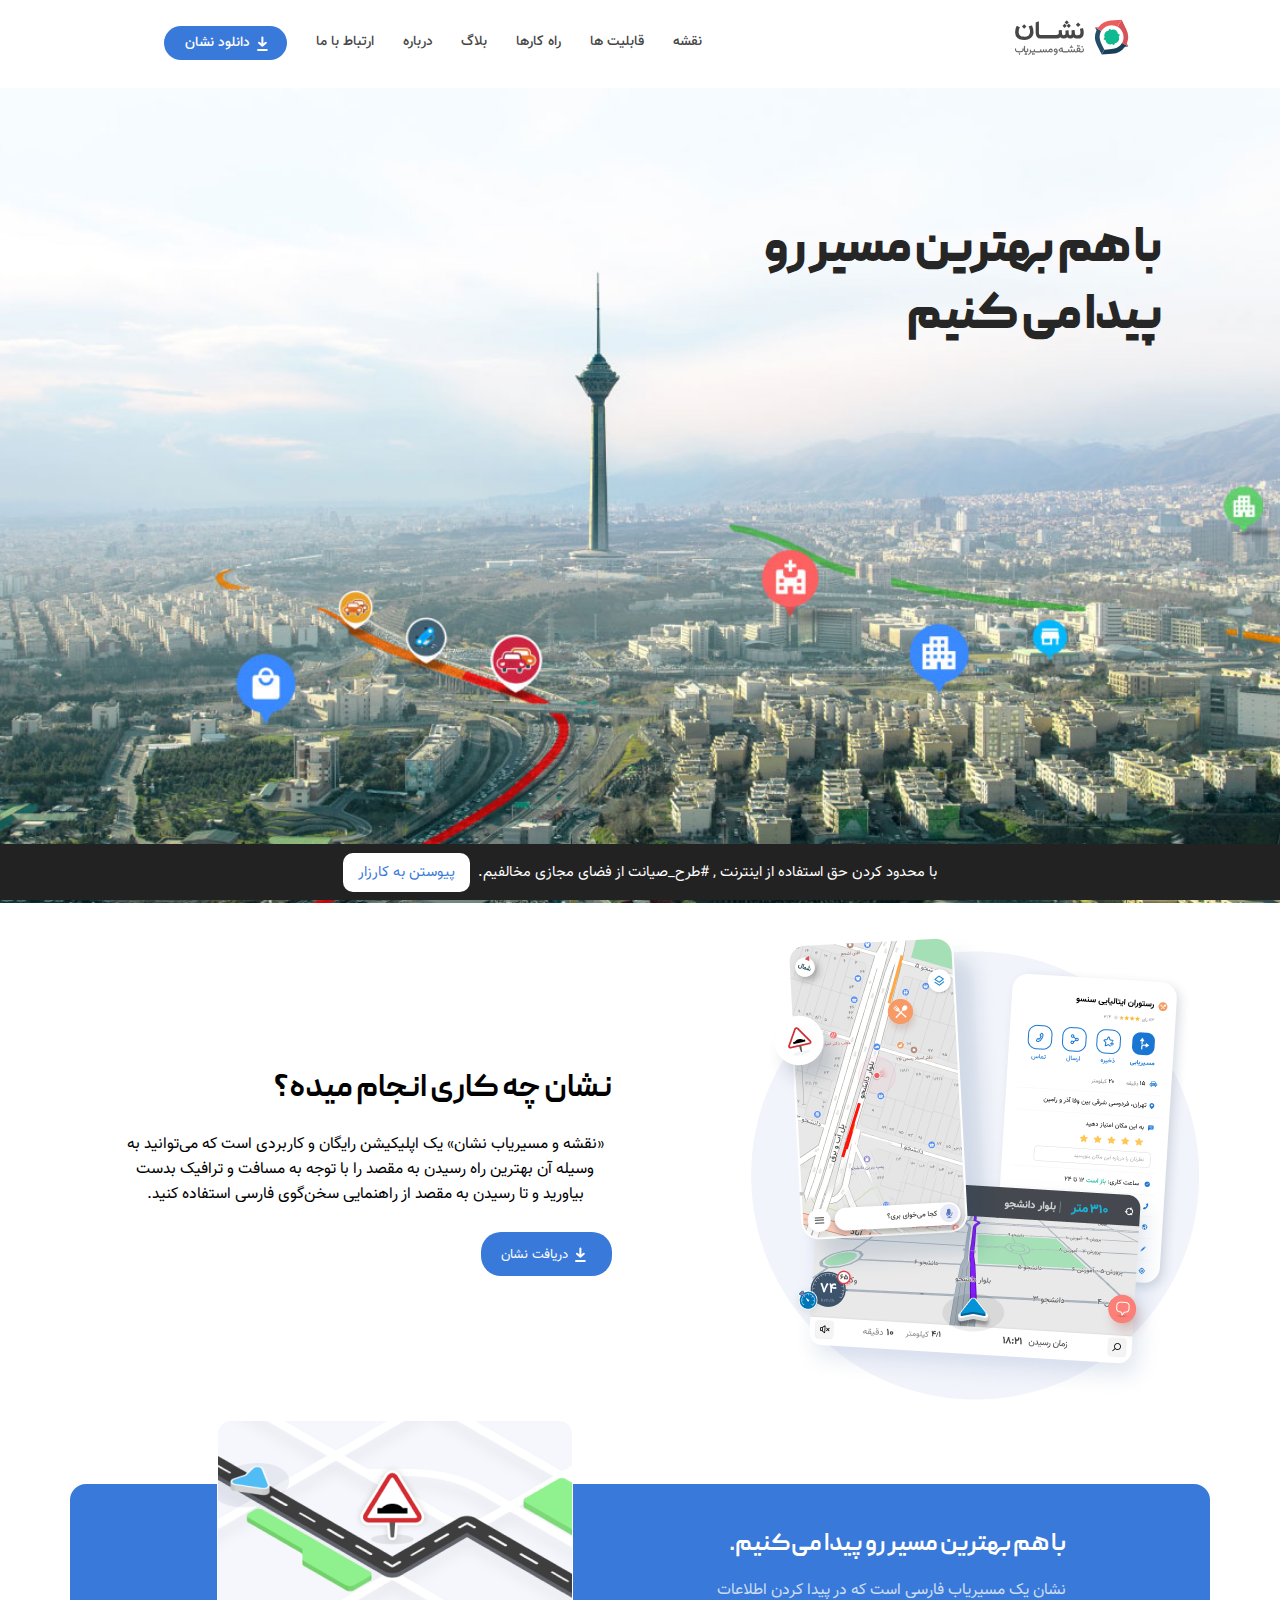
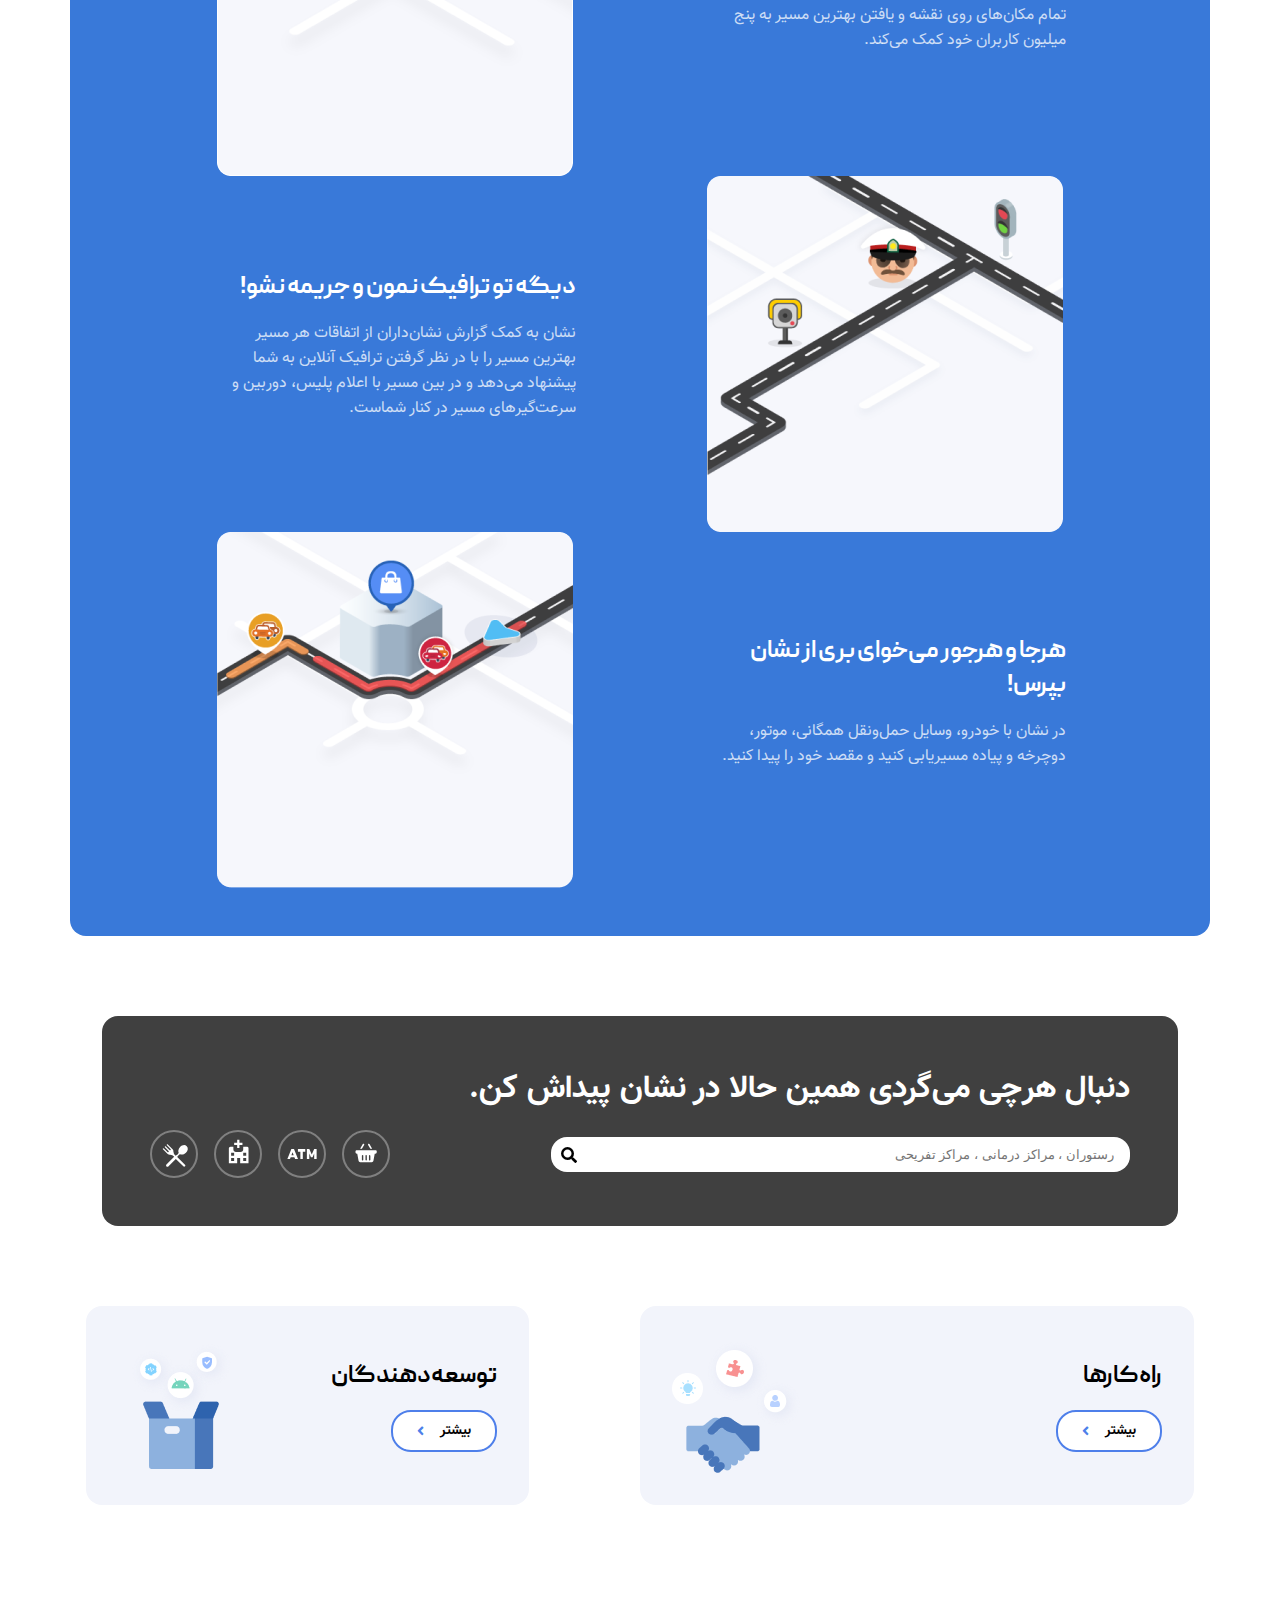
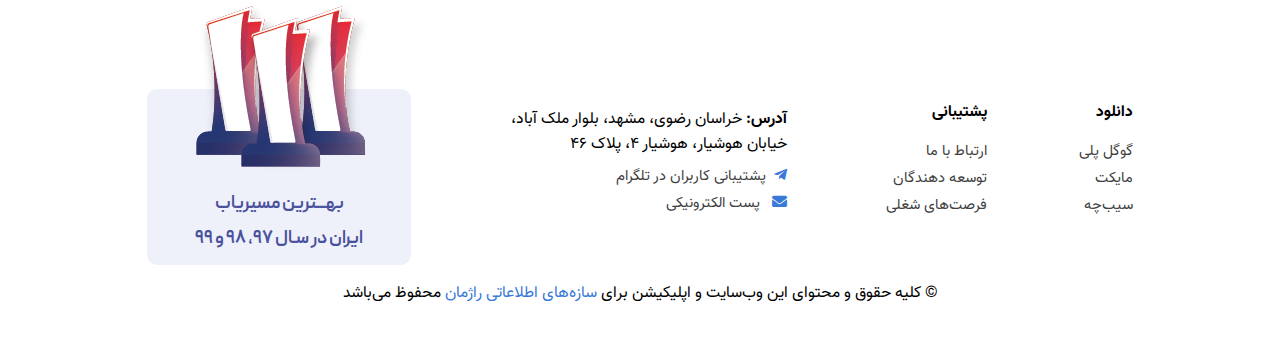
==== index.html @ 0d57cddc "feat: responsive-footer" ====
<!DOCTYPE html>
<html dir="rtl" lang="fa-IR">

<head>
    <meta charset="UTF-8" />
    <meta http-equiv="X-UA-Compatible" content="IE=edge" />
    <meta name="viewport" content="width=device-width, initial-scale=1.0" />
    <!-- --------------------fontawesome Link---------------------------- -->
    <link rel="stylesheet" href="https://cdnjs.cloudflare.com/ajax/libs/font-awesome/5.15.4/css/all.min.css"
        integrity="sha512-1ycn6IcaQQ40/MKBW2W4Rhis/DbILU74C1vSrLJxCq57o941Ym01SwNsOMqvEBFlcgUa6xLiPY/NS5R+E6ztJQ=="
        crossorigin="anonymous" referrerpolicy="no-referrer" />

    <!-- ------------------------Favicon------------------------------------------ -->
    <link rel="icon" href="image/neshan-removebg-preview.png" />
    <link rel="stylesheet" href="style.css" />
    <title>نقشه و مسیریاب نشان</title>
</head>

<body>
    <header>
        <nav class="df ">
            <div class="logo">
                <img src="image/Logo.svg" alt="logo" />
            </div>
            <!-- <input type="checkbox" name="" id="check" />
            <label for="check" class="checkbtn"><i class="fas fa-bars"></i> </label> -->

            <ul class="df nav-menu">
                <li class=" nav-item "><a href="https://neshan.org/maps/35.689200,51.389000,11.0,0.0"
                        class=" nav-link ">نقشه</a></li>
                <li class=" nav-item "><a href="https://neshan.org/abilities/" class=" nav-link ">قابلیت ها</a></li>
                <li class=" nav-item "><a href="" class=" nav-link ">راه کارها</a></li>
                <li class=" nav-item "><a href="https://neshan.blog/" class=" nav-link ">بلاگ</a></li>
                <li class=" nav-item "><a href="" class=" nav-link ">درباره</a></li>
                <li class=" nav-item "><a href="https://neshan.org/contact/" class=" nav-link ">ارتباط با ما</a></li>
                <li class=" nav-item ">
                    <a href="https://neshan.org/download/"><button class="df btn_header nav-link">
                            <!-- <i class="fas fa-arrow-down"></i> -->

                            <svg xmlns="http://www.w3.org/2000/svg" width="24" height="24" viewBox="0 0 24 24">
                                <g style="isolation:isolate">
                                    <rect width="24" height="24" fill="none"></rect>
                                    <g transform="translate(7.255 6)">
                                        <path d="M14.98,28.322H6.223" transform="translate(-5.478 -15.341)" fill="none"
                                            stroke="#fff" stroke-linecap="round" stroke-linejoin="round"
                                            stroke-width="2">
                                        </path>
                                        <path d="M10.5,15l3.4,2.885L17.3,15" transform="translate(-8.777 -9.258)"
                                            fill="none" stroke="#fff" stroke-linecap="round" stroke-linejoin="round"
                                            stroke-width="2"></path>
                                        <path d="M18,12.066V4.5" transform="translate(-12.876 -4.008)" fill="none"
                                            stroke="#fff" stroke-linecap="round" stroke-linejoin="round"
                                            stroke-width="2">
                                        </path>
                                    </g>
                                </g>
                            </svg>
                            دانلود نشان
                            <p></p>
                        </button></a>
                </li>
            </ul>
            <div class="hamburger">

                <span class="bar"></span>
                <span class="bar"></span>
                <span class="bar"></span>
            </div>

        </nav>
    </header>

    <main>

        <div class="hero__image" style="position: relative;">

            <div>
                <a href="#go-down" class="">
                    <span>
                        <i class="fas fa-chevron-down go-down"></i>
                    </span>
                </a>
            </div>
            <div class="hero__text">
                <h1> با هم بهترین مسیر رو
                    پیدا می کنیم</h1>
                <span></span>
            </div>

        </div>
        <div class="container">
            <div class="neshan__do">

                <div class="right" id="go-down">
                    <img src="image/neshan-do.png" alt="">
                </div>

                <div class="left">
                    <h1>نشان چه کاری انجام میده؟</h1>
                    <p class="content">«نقشه و مسیریاب نشان» یک اپلیکیشن رایگان و کاربردی است که می‌توانید به وسیله آن
                        بهترین راه رسیدن
                        به مقصد را با توجه به مسافت و ترافیک بدست بیاورید و تا رسیدن به مقصد از راهنمایی سخن‌گوی فارسی
                        استفاده کنید.</p>
                    <button class="btn__blue" style="display: flex;">
                        <svg xmlns="http://www.w3.org/2000/svg" width="24" height="24" viewBox="0 0 24 24">
                            <g style="isolation:isolate">
                                <rect width="24" height="24" fill="none"></rect>
                                <g transform="translate(7.255 6)">
                                    <path d="M14.98,28.322H6.223" transform="translate(-5.478 -15.341)" fill="none"
                                        stroke="#fff" stroke-linecap="round" stroke-linejoin="round" stroke-width="2">
                                    </path>
                                    <path d="M10.5,15l3.4,2.885L17.3,15" transform="translate(-8.777 -9.258)"
                                        fill="none" stroke="#fff" stroke-linecap="round" stroke-linejoin="round"
                                        stroke-width="2"></path>
                                    <path d="M18,12.066V4.5" transform="translate(-12.876 -4.008)" fill="none"
                                        stroke="#fff" stroke-linecap="round" stroke-linejoin="round" stroke-width="2">
                                    </path>
                                </g>
                            </g>
                        </svg>
                        <p>دریافت نشان</p>
                    </button>
                </div>
            </div>

            <div class="blue_container ">
                <div class="row df top">
                    <div class="section__text">
                        <h1>با هم بهترین مسیر رو پیدا می‌کنیم.

                        </h1>
                        <p>نشان یک مسیریاب فارسی است که در پیدا کردن اطلاعات تمام مکان‌های روی نقشه و یافتن بهترین مسیر
                            به پنج میلیون کاربران خود کمک می‌کند.

                        </p>
                    </div>

                    <div class="section__img">
                        <img src="image/image-4.png" alt="">
                    </div>
                </div>

                <div class="row df">
                    <div class="section__img">
                        <img src="image/image-5.png" alt="">
                    </div>
                    <div class="section__text">
                        <h1>دیگه تو ترافیک نمون و جریمه نشو!

                        </h1>
                        <p>
                            نشان به کمک گزارش نشان‌داران از اتفاقات هر مسیر بهترین مسیر را با در نظر گرفتن ترافیک آنلاین
                            به شما پیشنهاد می‌دهد و در بین مسیر با اعلام پلیس، دوربین و سرعت‌گیرهای مسیر در کنار شماست.
                        </p>
                    </div>


                </div>

                <div class="row df">

                    <div class="section__text">
                        <h1>
                            هرجا و هرجور می‌خوای بری از نشان بپرس!
                        </h1>
                        <p>
                            در نشان با خودرو، وسایل حمل‌ونقل همگانی، موتور، دوچرخه و پیاده مسیریابی کنید و مقصد خود را
                            پیدا کنید.
                        </p>
                    </div>
                    <div class="section__img">
                        <img src="image/image-6.png" alt="">
                    </div>

                </div>
            </div>
            </section>


            <div class="black__container">
                <h1>
                    دنبال هرچی می‌گردی همین حالا در نشان پیداش کن.
                </h1>

                <div class="icon-search">
                    <div class="search__container">


                        <div class="input-search">
                            <form action="GET" style="position: relative;">
                                <input type="text" placeholder="رستوران ، مراکز درمانی ، مراکز تفریحی">
                                <li class="icon__search fas fa-search"></li>
                            </form>

                        </div>


                    </div>

                    <div class="df icon__container">
                        <div class="icon__bag">
                            <svg xmlns="http://www.w3.org/2000/svg" viewBox="0 0 48 48">
                                <g id="Layer_2" data-name="Layer 2">
                                    <g id="Layer_1-2" data-name="Layer 1">
                                        <path d="M47,24A23,23,0,1,1,24,1,23,23,0,0,1,47,24Z" fill="none" stroke="gray"
                                            stroke-width="2"></path>
                                        <path
                                            d="M19.92,18.73H18.1l2.7-4.64a.84.84,0,0,1,.48-.37.79.79,0,0,1,.6.09.76.76,0,0,1,.36.48.84.84,0,0,1-.08.6Zm8.42,0h1.82l-2.7-4.64a.78.78,0,0,0-1.06-.25.83.83,0,0,0-.36.46.86.86,0,0,0,.06.59Zm6.41,2.5v1.12a1.33,1.33,0,0,1-1.33,1.34h-.69l-1.3,7a1.84,1.84,0,0,1-.6,1,1.78,1.78,0,0,1-1.1.45H18.26a1.83,1.83,0,0,1-1.11-.45,1.89,1.89,0,0,1-.59-1l-1.3-7h-.42a1.55,1.55,0,0,1-.52-.1,1.42,1.42,0,0,1-.43-.29,1.46,1.46,0,0,1-.29-.44,1.25,1.25,0,0,1-.1-.51v-.87a1.25,1.25,0,0,1,.1-.51,1.6,1.6,0,0,1,.29-.44,1.23,1.23,0,0,1,.43-.28,1.34,1.34,0,0,1,.51-.11h18.5c.75,0,1.42.35,1.42,1.09ZM21.29,25.8a.7.7,0,0,0-.2-.5.66.66,0,0,0-.51-.21.86.86,0,0,0-.27.05.87.87,0,0,0-.23.16.7.7,0,0,0-.2.5v4a.7.7,0,0,0,.7.71.71.71,0,0,0,.51-.21.7.7,0,0,0,.2-.5Zm3.54,0a.67.67,0,0,0-.21-.5.71.71,0,0,0-.49-.21.66.66,0,0,0-.51.21.76.76,0,0,0-.15.23.81.81,0,0,0,0,.27v4a.72.72,0,0,0,.71.71.7.7,0,0,0,.7-.71Zm3.55,0a.81.81,0,0,0-.05-.27.79.79,0,0,0-.39-.39.86.86,0,0,0-.27-.05.72.72,0,0,0-.71.71v4a.75.75,0,0,0,.21.5.73.73,0,0,0,1,0,.75.75,0,0,0,.21-.5Z"
                                            fill="#fff"></path>
                                    </g>
                                </g>
                            </svg>

                        </div>

                        <div class="icon__atm">
                            <svg xmlns="http://www.w3.org/2000/svg" viewBox="0 0 48 48">
                                <g id="Layer_2" data-name="Layer 2">
                                    <g id="Layer_1-2" data-name="Layer 1">
                                        <path d="M47,24A23,23,0,1,1,24,1,23,23,0,0,1,47,24Z" fill="none" stroke="gray"
                                            stroke-width="2"></path>
                                        <path
                                            d="M16.39,27.19h-3.7L12,29H9.37l4-10H16l4,10H17.09Zm-.71-1.82L14.54,22.3,13.4,25.37Zm6.69-3.65H19.94V19h7.31v2.73H24.81V29H22.37ZM36.19,29V23.54l-1.62,3.65H32.94l-1.63-3.65V29H28.87V19h2.44l2.44,5.47L36.19,19h2.44V29Z"
                                            fill="#fff"></path>
                                    </g>
                                </g>
                            </svg>
                        </div>

                        <div class="icon__build">
                            <svg xmlns="http://www.w3.org/2000/svg" viewBox="0 0 48 48">
                                <g id="Layer_2" data-name="Layer 2">
                                    <g id="Layer_1-2" data-name="Layer 1">
                                        <path d="M47,24A23,23,0,1,1,24,1,23,23,0,0,1,47,24Z" fill="none" stroke="gray"
                                            stroke-width="2"></path>
                                        <path
                                            d="M23.17,9.83v3h-3v2.26h3v3h2.26v-3h3V12.85h-3v-3Zm-6.65,6.8a1.67,1.67,0,0,0-1.66,1.65v15h8.31V28h3v5.29H34.5v-15a1.55,1.55,0,0,0-.13-.63,1.6,1.6,0,0,0-.36-.54,1.77,1.77,0,0,0-.53-.36,1.73,1.73,0,0,0-.64-.12H29.21v2.74a2.55,2.55,0,0,1-.75,1.8,2.62,2.62,0,0,1-1.8.75H21.94a2.64,2.64,0,0,1-1.8-.75,2.55,2.55,0,0,1-.75-1.8V16.63Zm.61,6.05h3v3h-3Zm12.08,0h3v3h-3ZM17.13,28h3v3h-3Zm12.08,0h3v3h-3Z"
                                            fill="#fff"></path>
                                    </g>
                                </g>
                            </svg>
                        </div>

                        <div class="icon__restaurant">
                            <svg xmlns="http://www.w3.org/2000/svg" viewBox="0 0 48 48">
                                <g id="Layer_2" data-name="Layer 2">
                                    <g id="Layer_1-2" data-name="Layer 1">
                                        <path d="M47,24A23,23,0,1,1,24,1,23,23,0,0,1,47,24Z" fill="none" stroke="gray"
                                            stroke-width="2"></path>
                                        <path
                                            d="M30.13,24.25c1.33.71,3.88.48,5.81-1.45s2.64-4.75.84-6.61l-.05-.05c-1.88-1.82-4.68-1.1-6.61.83S28,21.45,28.67,22.78c-.19,1.08-1.67,2.26-3,3a5.11,5.11,0,0,1-2.3-4.19,2.87,2.87,0,0,0-.11-1.3,2.8,2.8,0,0,0-.68-1.12l-4.76-4.76a.6.6,0,0,0-.21-.14.74.74,0,0,0-.25-.05.66.66,0,0,0-.25.05.64.64,0,0,0-.22.14v0a.63.63,0,0,0,0,.92L20.53,19a.63.63,0,0,1,.16.24.67.67,0,0,1,.06.28.71.71,0,0,1-.06.28.53.53,0,0,1-.16.23.7.7,0,0,1-.51.22.73.73,0,0,1-.52-.22l-3.65-3.64a.6.6,0,0,0-.21-.14.56.56,0,0,0-.25-.05.53.53,0,0,0-.25.05.74.74,0,0,0-.22.14h0a.68.68,0,0,0-.19.47.66.66,0,0,0,.19.46L18.55,21a.73.73,0,0,1,.21.52.76.76,0,0,1-.22.51.74.74,0,0,1-.51.21.7.7,0,0,1-.51-.2L13.87,18.4a.66.66,0,0,0-.46-.19.63.63,0,0,0-.46.2.64.64,0,0,0-.19.45.65.65,0,0,0,.18.46l4.76,4.76h0a3.18,3.18,0,0,0,2.26.71s0,0,0,0a5,5,0,0,1,2.36.48,4.85,4.85,0,0,1,1.85,1.54l-7.75,7.76,0,0a1.16,1.16,0,0,0-.26.39,1.15,1.15,0,0,0,0,.94,1.31,1.31,0,0,0,.26.4l.14.14a1.2,1.2,0,0,0,.4.26,1.23,1.23,0,0,0,.47.09,1.18,1.18,0,0,0,.46-.09,1.2,1.2,0,0,0,.4-.26l0,0,3-3,4.55-4.54,7.47,7.47s0,0,0,0a1.23,1.23,0,0,0,.86.33,1.21,1.21,0,0,0,.84-.35,1.29,1.29,0,0,0,.36-.85,1.24,1.24,0,0,0-.34-.85s0,0-.05,0h0l-7.76-7.76C28.05,25.69,29.15,24.4,30.13,24.25Z"
                                            fill="#fff"></path>
                                    </g>
                                </g>
                            </svg>
                        </div>

                    </div>

                </div>

            </div>

            <div class="df card" style="margin-bottom: 5rem;">

                <div class="df card_section card-1">
                    <div class="card__header">
                        <h1>راه‌کارها</h1>
                        <button class="card__btn">
                            بیشتر
                            <i aria-hidden="true" class="fas fa-angle-left"></i>
                        </button>
                    </div>
                    <img src="image/Group-5708.png" alt="">

                </div>

                <div class="df card_section card-2">
                    <div class="card__header">
                        <h1>
                            توسعه‌دهندگان
                        </h1>
                        <button class="card__btn">
                            <p>بیشتر</p>
                            <i aria-hidden="true" class="fas fa-angle-left"></i>
                        </button>
                    </div>
                    <img src="image/Group-5702.png" alt="">


                </div>
            </div>

        </div>

    </main>
    <div class="fixed-footer">
        <div class="df sub-footer">
            <div class="siyanat">
                <p>
                    با محدود کردن حق استفاده از اینترنت , #طرح_صیانت از فضای مجازی
                    مخالفیم.
                </p>
            </div>
            <a href="https://www.karzar.net/internet"><button class="carzar">پیوستن به کارزار</button></a>
        </div>
    </div>
    <footer>
        <div class="main-footer">
            <div class="df container-row">
                <div class="col-footer
                ">
                    <h4>دانلود</h4>
                    <a href="https://play.google.com/store/apps/details?id=org.rajman.neshan.traffic.tehran.navigator">گوگل
                        پلی</a>
                    <a href="https://myket.ir/app/org.rajman.neshan.traffic.tehran.navigator">مایکت</a>
                    <a href="https://sibche.com/applications/%D9%86%D8%B4%D8%A7%D9%86">سیب‌چه</a>
                </div>

                <div class="col-footer
                ">
                    <h4>پشتیبانی</h4>
                    <a href="https://neshan.org/contact/">ارتباط با ما</a>
                    <a href="https://platform.neshan.org/">توسعه دهندگان</a>
                    <a href="https://life.neshan.org/">فرصت‌های شغلی</a>
                </div>

                <div class="col-footer address">
                    <div>
                        <p>
                            <strong class="title">آدرس‌:‌</strong> خراسان رضوی، مشهد،
                            بلوار ملک آباد،<br>
                            خیابان هوشیار، هوشیار ۴، پلاک ۴۶
                        </p>
                    </div>
                    <div class="social-media">
                        <p><a href="https://t.me/neshan_admin"><i class="fab fa-telegram-plane"></i>پشتیبانی کاربران در
                                تلگرام</a></p>
                        <p><a href="https://t.me/neshan_admin"><i class="fas fa-envelope"></i> پست الکترونیکی</a></p>

                    </div>
                </div>

                <div class="col-footer df cap">
                    <img src="image/Artboard-1-1.png" alt="" />
                    <div class="the-best">
                        <p>بهـــترین مسیریاب</p>
                        <p>ایران در سـال ۹۷، ۹۸ و ۹۹</p>
                    </div>
                </div>
            </div>
        </div>
        <div class="copy-right">
            <p>© کلیه حقوق و محتوای این وب‌سایت و اپلیکیشن برای <a href="https://rajman.org/">سازه‌های اطلاعاتی
                    راژمان</a> محفوظ می‌باشد
            </p>
        </div>
    </footer>

    <script src="script.js"></script>
</body>

</html>
---- style.css ----
/* these are constant classes 
Required css
default style
*/

*,
*:before,
*:after {
    box-sizing: border-box;
    margin: 0;
    padding: 0;
}

body {
    margin-top: 5.5rem;
    font-family: Vazir FD !important;
}

/*when scaling webiste image is not disapper behind page and scale */
/* img {
  max-width: 100%;
} */

.df {
    display: flex;
}

li {
    list-style: none;
}

a {
    text-decoration: none;
}

a:hover {
    text-decoration: none;
    /* transition: all ease .3s; */

    cursor: pointer;

    /* transition: all ease .3s; */
}

button {
    font-family: Vazir FD !important;
}

/* end of  constant classes */

/*-----------------START MAIN--------------*/

@media only screen and (min-width: 2000px) {
    .hero__text h1 {
        font-size: 5rem !important;
    }

    .hero__text {
        max-width: 2000px !important;
    }
}

/*common mobile 576*/
@media only screen and (max-width: 1034px) {
    .neshan__do .left {
        align-items: center !important;
    }

    .neshan__do {
        text-align: center;
        flex-wrap: wrap;
        flex-direction: column !important;
        align-items: center !important;
    }

    .row {
        text-align: center;
        flex-wrap: wrap;
        flex-direction: column !important;
    }

    .section__img {
        order: 0;
    }

    .section__text {
        order: 1;
    }

    .blue_container {
        padding: 1rem !important;
    }

    .section__text p {
        padding: 0 12rem 2rem 12rem !important;
    }
}

@media only screen and (max-width: 766px) {
    .section__img {
        width: 100% !important;
    }

    .section__img img {
        max-width: 100% !important;
    }

    .neshan__do .right img {
        width: 100%;
    }
}

@media only screen and (min-width: 761px) {
    .go-down {
        display: none;
    }
}

.go-down {
    border-radius: 50%;
    padding: 1rem;
    background-color: white;
    color: black;
    position: absolute;
    bottom: 5rem;
    right: 1rem;
}

@media only screen and (max-width: 761px) {
    .icon__search {
        left: 10px !important;
    }

    /*for tablets*/
    .icon-search {
        flex-direction: column !important;
    }

    .search__container {
        /* width: 100%; */
        margin-bottom: 1rem !important;
    }

    .black__container h1 {
        text-align: center;
        font-size: 1rem;
    }

    .icon__container div {
        width: 2rem;
        height: 2rem;
    }
}

@media only screen and (max-width: 1012px) {
    .container {
        max-width: unset !important;
        width: 100%;
        margin: 0 0 !important;
    }

    .section__text p {
        padding: 0 !important;
    }
}

/*small mobile 357 */

.hero__image {
    background-image: url(image/tehran.jpg);
    background-repeat: no-repeat;
    background-position: center center;
    background-size: cover;
    height: calc(100vh - 85px) !important;
    /* $a: 100vh 
  height: calc(#{$a} - 85px) */
    position: relative;
}

@media (max-width: 761px) {
    .section__text h1 {
        margin-top: 1rem !important;
    }

    .hero__image {
        background-image: url(image/tehran360.jpg);
        background-position: center center;
        background-size: cover;
    }

    main {
        width: fit-content;
    }

    .hero__text {
        flex-direction: row-reverse;
    }

    .hero__text h1 {
        font-size: 2rem !important;
        flex-basis: 70% !important;
    }

    .neshan__do {
        margin-top: 2rem;
    }
}

.hero__text {
    max-width: 1140px;
    margin: 0 auto;
    display: flex;
    top: 16%;
    position: relative;
    padding: 0 3rem;
}

.hero__text h1 {
    flex-basis: 40%;
    flex-shrink: 0;
    font-size: 3rem;
    font-weight: 900;
    color: #262626 !important;
    font-family: peyda !important;
}

.container {
    max-width: 1140px;
    margin: 0 auto;
    margin-top: 20px;
    width: fit-content;
}

.neshan__do {
    display: flex;
    flex-direction: row;
    justify-content: space-around;
    margin-bottom: 4rem;
}

.row {
    align-items: center;
}

.neshan__do h1 {
    font-family: peyda !important;
}

.section__text {
    flex-basis: 100%;
}

.top {
    margin-top: -7rem;
}

.section__text h1 {
    font-size: 1.5rem;
    font-weight: bold;
    font-family: peyda !important;
    margin: 0 4rem 1rem 4rem;
}

.section__text p {
    color: rgba(255, 255, 255, 0.75);
    margin: 0 4rem 1rem 4rem;
}

.section__img {
    flex-basis: 100%;
    display: flex;
    align-self: center;
    justify-content: center;
}

.neshan__do .left {
    padding: 5rem 3rem;
    flex-basis: 100%;
    display: flex;
    flex-direction: column;
    justify-content: center;
    /* align-items: center; */
}

.neshan__do .left h1 {
    margin-bottom: 20px;
}

.neshan__do .left .content {
    margin-bottom: 1.6em;
    text-align: center;
}

.neshan__do .right {
    padding: 10px;
    flex-basis: 100%;
}

.btn__blue {
    background-color: #3979d9;
    color: white;
    padding: 10px 20px;
    font-family: Vazir FD !important;
    outline: none;
    border: none;
    justify-content: center;
    align-items: center;
    border-radius: 20px;
    width: fit-content;
    transition: all 0.3s ease;
    cursor: pointer;
}

.btn__blue:hover {
    transform: translateY(-10px);
}

.blue_container {
    padding: 3rem 5rem;
    background-color: #3979d9;
    border-radius: 1rem;
    color: white;
}

.black__container {
    border-radius: 1rem;
    background-color: #404040;
    margin: 5rem 2rem;
    padding: 3rem;
}

.black__container h1 {
    color: white;
}

.icon__bag,
.icon__restaurant,
.icon__atm,
.icon__build {
    color: white;
    width: 48px;
    height: 48px;
    margin-right: 1rem;
}

/* search box*/
.icon-search {
    align-items: center;
    margin-top: 1rem;
    display: flex;
}

.search__container {
    flex-grow: 1;
}

@media (min-width: 761px) {
    .input-search input {
        width: 80%;
    }
}

.input-search input {
    /* width: 80%; */
    outline: none;
    border: none;
    border-radius: 1rem;
    background-color: white;
    padding: 10px 1rem;
}

.icon__search {
    position: absolute;
    z-index: 100;
    top: 10px;
    left: calc(20% + 10px);
    margin: 0 auto;
}

/*----------*/
/*---card---*/
/*---------*/
@media only screen and (max-width: 771px) {
    .card {
        flex-wrap: wrap;
        flex-direction: column;
    }

    .card_section {
        margin-top: 1rem;
        flex-grow: 1;
    }
}

.card {
    justify-content: space-between;
    padding: 0 1rem;
    /* flex-wrap: wrap; */
}

.card__header h1 {
    font-size: 1.5rem;
    font-style: normal;
    font-weight: bold;
    font-family: peyda !important;
}

.card-1 {
    flex-basis: 50%;
}

.card-2 {
    flex-basis: 40%;
}

.card_section {
    background-color: #f2f4fb;
    border-radius: 1rem;
    padding: 2rem;
    justify-content: space-between;
    align-items: center;
}

.card__btn p {
    font-size: Vazir FD !important;
}

.card__btn {
    margin-top: 1rem;
    border: 1px solid #4e7fea;
    border-radius: 20px 20px 20px 20px;
    padding: 0.5rem 1.5rem;
    background-color: white;
    color: black;
    font-size: 14px;
    font-weight: bold;
    border-width: 2px 2px 2px 2px;
    transition: all 0.3s ease;
    cursor: pointer;
    outline: 0;
}

.card__btn:hover {
    transform: translateY(-7px);
    box-shadow: 1px 1px 6px 0px rgb(128 128 128 / 35%);
}

.card__btn {
    display: flex;
    align-items: center;
    justify-content: space-between;
}

.card__btn i {
    color: #4e7fea;
    margin-right: 1rem;
}

/*-----------------END MAIN--------------*/

/*---------header--------------*/

header {
    background-color: #fff;
    position: fixed;
    width: 100%;
    z-index: 10;
    height: 5.4rem;
    top: 0;
}

header nav {
    display: flex;
    justify-content: space-around;
    align-items: center;
    height: 100%;
    width: 100%;
    line-height: 2rem;
}

header nav ul {
    display: flex;
}

header nav ul li {
    padding: 0.9rem;
}

header nav ul li a {
    font: 500 0.875rem/1.1rem Vazir FD !important;
    color: #464646;
}

.logo img {
    height: 2.38rem;
}

.btn_header {
    display: flex;
    font: 500 0.875rem/1rem Vazir FD !important;
    align-items: center;
    padding: 0.32rem 0.81rem 0.3rem 1.31rem;
    border-radius: 100px;
    background-color: #3979d9;
    color: #fff;
    border: none;
}

.btn_header:hover {
    transition: all 0.3s ease;
    transform: translatey(-7px);
}

header a:hover {
    color: #3979d9;
}

/* Hamburger menue */

.hamburger {
    display: none;
}

.bar {
    display: block;
    width: 25px;
    height: 3px;
    margin: 5px auto;
    -webkit-transition: all 0.3s ease-in-out;
    transition: all 0.3s ease-in-out;
    background-color: #101010;
}

.fix {
    position: fixed;
}


/*---------end-header-----------------*/

/*---------Footer--------------*/


footer {
    height: 16rem;
}

.sub-footer {
    background-color: #222222;
    height: 3.5rem;
    width: 100%;
    justify-content: center;
    align-items: center;
}

.fixed-footer {
    position: sticky;
    bottom: 0;
    width: 100%;
}

.sub-footer p {
    color: #fff;
    font: 0.93rem Vazir FD;
}

.carzar {
    background-color: #fff;
    color: #3979d9;
    margin-right: 0.5rem;
    font: 0.93rem Vazir FD !important;
    border-radius: 0.62rem;
    padding: 0.5rem 0.93rem;
    border: none;
    cursor: pointer;
}

.main-footer {
    margin: 0 2rem;
}

.container-row {
    flex-wrap: wrap;
    justify-content: space-evenly;
    align-items: center;
    margin: 1em 1.5em;

}


.col-footer h4 {
    margin-bottom: 0.9em;
}

.col-footer a {
    display: block;
    color: #404040;
    font: 0.93rem Vazir FD;
    margin-bottom: 0.3em;
}

.address div {
    margin: 0.5em;
}

/* .col-footer a,
p {
    font: 0.93rem/2em Vazir FD !important;
    color: #404040;
} */

footer i {
    color: #3979d9;
    padding-left: 0.5rem;
}

.cap {
    height: 11rem;
    width: 16.49rem;
    background-color: #eff1fa;
    border-radius: 0.62rem;
    flex-direction: column;
    justify-content: flex-end;
    align-items: center;
    padding-bottom: 7px;
    margin-top: 2rem;
}

.cap p {
    padding: 0.4rem;
    font: bold 1.12rem/1.4rem peyda !important;
    color: #4a529e;
    text-align: center;
}

.cap img {
    justify-self: flex-start;
    z-index: 1;
}

.copy-right {
    width: 100%;
    text-align: center;
    height: 3.5rem;
}

.copy-right a {
    color: #3979d9;
}

/*--------end-Footer-----------------*/
/* hamburger menu with CSS */
/* .checkbtn {
    font-size: 30px;
    color: #404040;
    float: left;
    line-height: 88px;
    margin-right: 40px;
    cursor: pointer;
    display: none;
}

#check {
    display: none;
} */





@media only screen and (max-width: 962px) {
    header nav ul li a {
        font-size: 26px;
        color: #fff !important;
    }


    /* .checkbtn {
        display: block;
    } */

    .nav-menu {
        position: fixed;
        width: 100%;
        height: 100vh;
        top: 80px;
        right: -100%;
        text-align: center;
        transition: all 0.3s;
        flex-direction: column;
        background-color: #3979d9;
    }

    .nav-menu.active {
        right: 0;
    }

    .hamburger {
        display: block;
        cursor: pointer;
    }

    .hamburger.active .bar:nth-child(2) {
        opacity: 0;
    }

    .hamburger.active .bar:nth-child(1) {
        transform: translateY(8px) rotate(45deg);
    }

    .hamburger.active .bar:nth-child(3) {
        transform: translateY(-8px) rotate(-45deg);
    }


    .btn_header {
        background-color: #fff;
        color: #3979d9;
        height: 30px;
        margin: 0 auto;
    }

    .fixed-footer {
        position: sticky;
        bottom: 0;
        width: 100%;
    }

    /* #check:checked~ul {
        right: 0;
    } */
    .cap {
        width: fit-content;
        flex-direction: row-reverse;
    }
}


@media only screen and (min-width: 601px) and(max-width: 850px) {
    .address {
        flex-basis: 27%;
    }
}

@media only screen and (max-width: 600px) {
    body {
        width: fit-content;
        /* font-size: 0.7rem; */
    }


    .carzar {

        font: 0.7em Vazir FD !important;
        width: 100px;
        padding: 5px 0px;
    }

    .sub-footer p {
        font: 0.7rem Vazir FD;
    }


    .container-row {
        justify-content: flex-start;
    }

    .col-footer {
        flex-basis: 50%;
    }


    .address {
        display: flex;
        flex-direction: column-reverse;
        flex-basis: 100%;
    }

    br {
        display: none;
    }

    .social-media {
        display: flex;
        align-items: center;
    }

    .social-media p {
        margin-left: 20px;
    }

    .cap {
        width: fit-content;
        flex-direction: row-reverse;
        flex-grow: 1;
    }

    .cap p {
        align-items: flex-end;
    }

    .cap img {
        width: 40%;
    }

    .copy-right {
        font-size: 0.5rem;
    }

}

/* section {
        width: 100%;
        height: calc(110vh - 80vw);
    } */


@media screen and (max-width: 374px) {
    .nav-menu {
        display: none;
    }

    /* .social-media {
        display: flex;
        justify-content: space-around;
    } */

    .cap img {
        width: 60%;
    }

}


/*--------------#####---FONTS---#######33----------*/
@font-face {
    font-family: Vazir FD;
    font-weight: normal;
    src: url('fonts/Vazir-FD.woff2') format('woff2'),
        url('fonts/Vazir-FD.woff') format('woff');
}

@font-face {
    font-family: Vazir FD;
    font-weight: bold;
    src: url('fonts/Vazir-Bold-FD.woff2') format('woff2'),
        url('fonts/Vazir-Bold-FD.woff') format('woff');
}

@font-face {
    font-family: Vazir FD;
    font-weight: 500;
    src: url('fonts/Vazir-Medium-FD.woff2') format('woff2'),
        url('fonts/Vazir-Medium-FD.woff') format('woff');
}

@font-face {
    font-family: Vazir FD;
    font-weight: 900;
    src: url('fonts/Vazir-Black-FD.woff2') format('woff2'),
        url('fonts/Vazir-Black-FD.woff') format('woff');
}

@font-face {
    font-family: peyda;
    font-style: normal;
    font-weight: 600;
    src: url('fonts/woff2/PeydaWeb-SemiBold.woff2') format('woff2'),
        url('fonts/woff/PeydaWeb-SemiBold.woff') format('woff');
}

@font-face {
    font-family: peyda;
    font-style: normal;
    font-weight: 750;
    src: url('fonts/woff2/PeydaWeb-Ultrabold.woff2') format('woff2'),
        url('fonts/woff/PeydaWeb-Ultrabold.woff') format('woff');
}

@font-face {
    font-family: peyda;
    font-style: normal;
    font-weight: 800;
    src: url('fonts/woff2/PeydaWeb-ExtraBold.woff2') format('woff2'),
        url('fonts/woff/PeydaWeb-ExtraBold.woff') format('woff');
}

@font-face {
    font-family: peyda;
    font-style: normal;
    font-weight: 900;
    src: url('fonts/woff2/PeydaWeb-Black.woff2') format('woff2'),
        url('fonts/woff/PeydaWeb-Black.woff') format('woff');
}

@font-face {
    font-family: peyda;
    font-style: normal;
    font-weight: bold;
    src: url('fonts/woff2/PeydaWeb-Bold.woff2') format('woff2'),
        url('fonts/woff/PeydaWeb-Bold.woff') format('woff');
}

@font-face {
    font-family: peyda;
    font-style: normal;
    font-weight: normal;
    src: url('fonts/woff2/PeydaWeb-Regular.woff2') format('woff2'),
        url('fonts/woff/PeydaWeb-Regular.woff') format('woff');
}

@font-face {
    font-family: peyda;
    font-style: normal;
    font-weight: 600;
    src: url('fonts/woff2/PeydaWeb-SemiBold.woff2') format('woff2'),
        url('fonts/woff/PeydaWeb-SemiBold.woff') format('woff');
}

@font-face {
    font-family: peyda;
    font-style: normal;
    font-weight: 750;
    src: url('fonts/woff2/PeydaWeb-Ultrabold.woff2') format('woff2'),
        url('fonts/woff/PeydaWeb-Ultrabold.woff') format('woff');
}

@font-face {
    font-family: peyda;
    font-style: normal;
    font-weight: 800;
    src: url('fonts/woff2/PeydaWeb-ExtraBold.woff2') format('woff2'),
        url('fonts/woff/PeydaWeb-ExtraBold.woff') format('woff');
}

@font-face {
    font-family: peyda;
    font-style: normal;
    font-weight: 900;
    src: url('fonts/woff2/PeydaWeb-Black.woff2') format('woff2'),
        url('fonts/woff/PeydaWeb-Black.woff') format('woff');
}

@font-face {
    font-family: peyda;
    font-style: normal;
    font-weight: bold;
    src: url('fonts/woff2/PeydaWeb-Bold.woff2') format('woff2'),
        url('fonts/woff/PeydaWeb-Bold.woff') format('woff');
}

@font-face {
    font-family: peyda;
    font-style: normal;
    font-weight: normal;
    src: url('fonts/woff2/PeydaWeb-Regular.woff2') format('woff2'),
        url('fonts/woff/PeydaWeb-Regular.woff') format('woff');
}
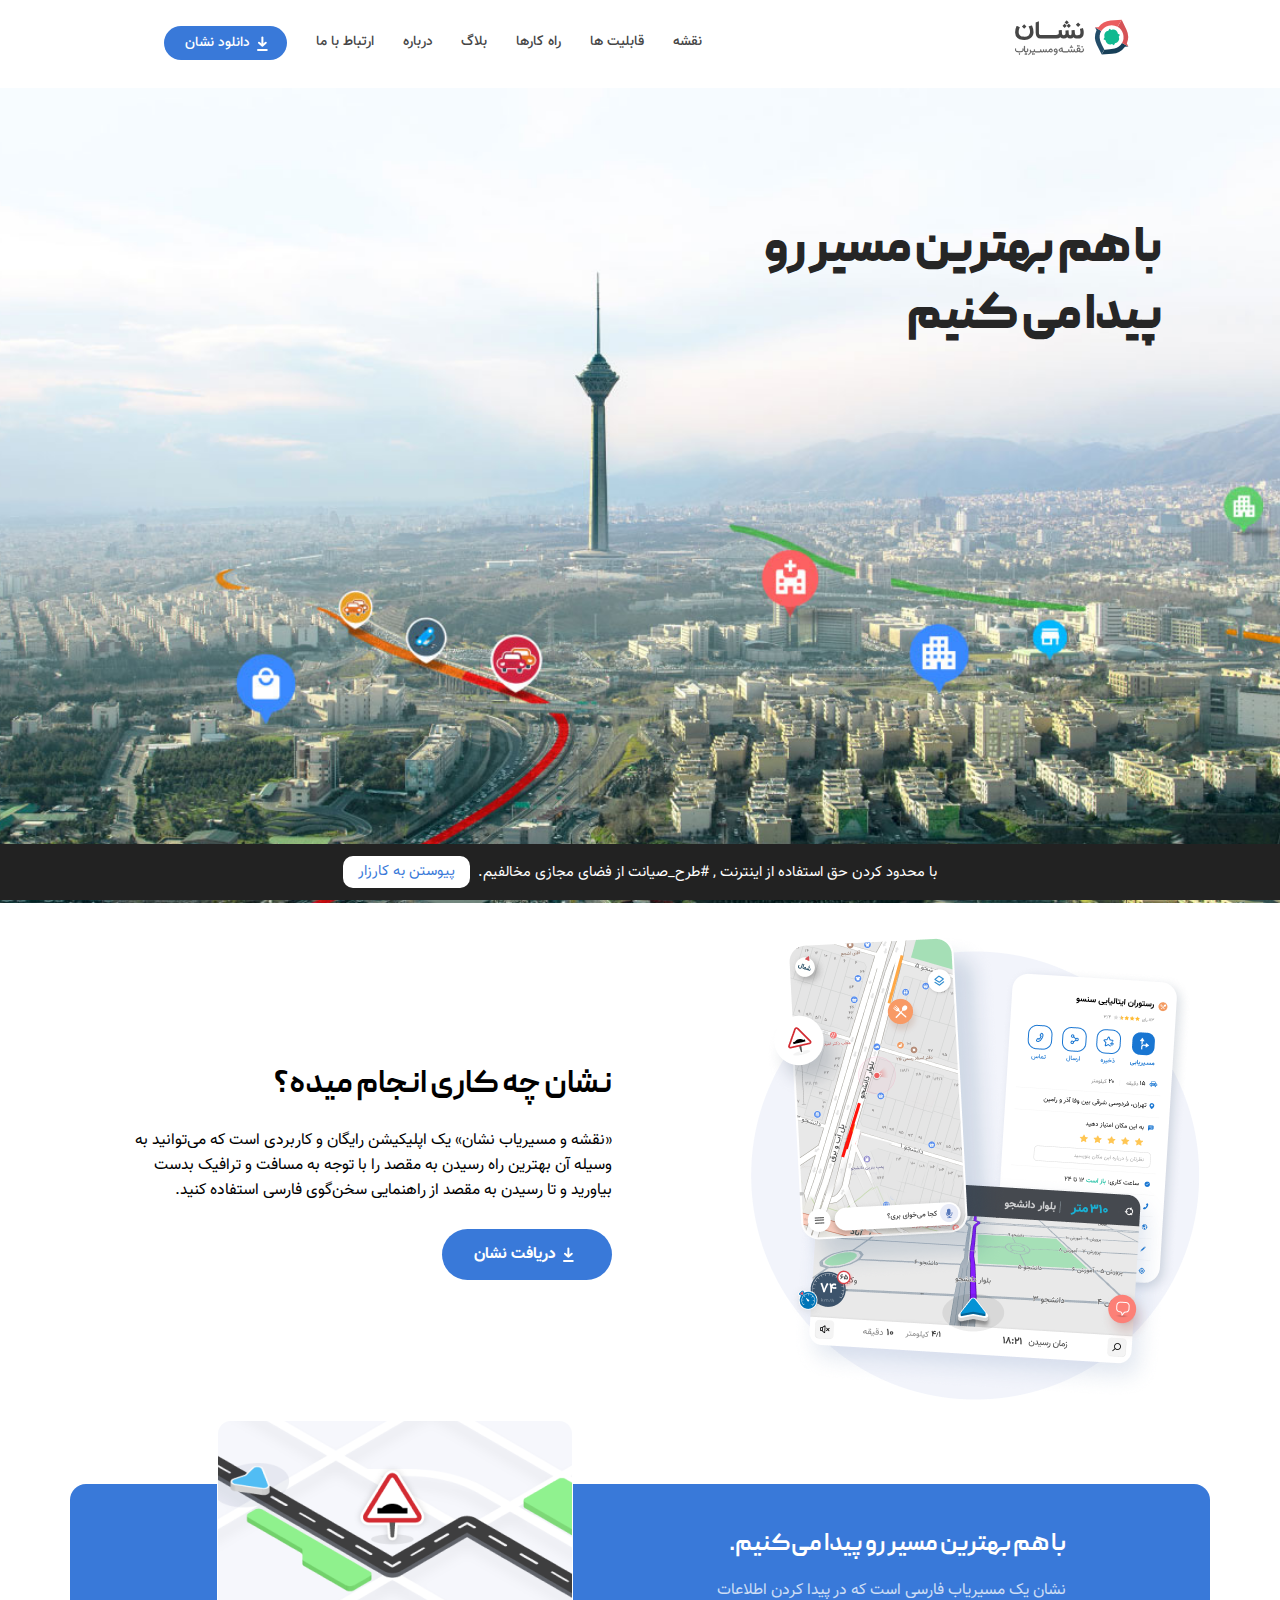
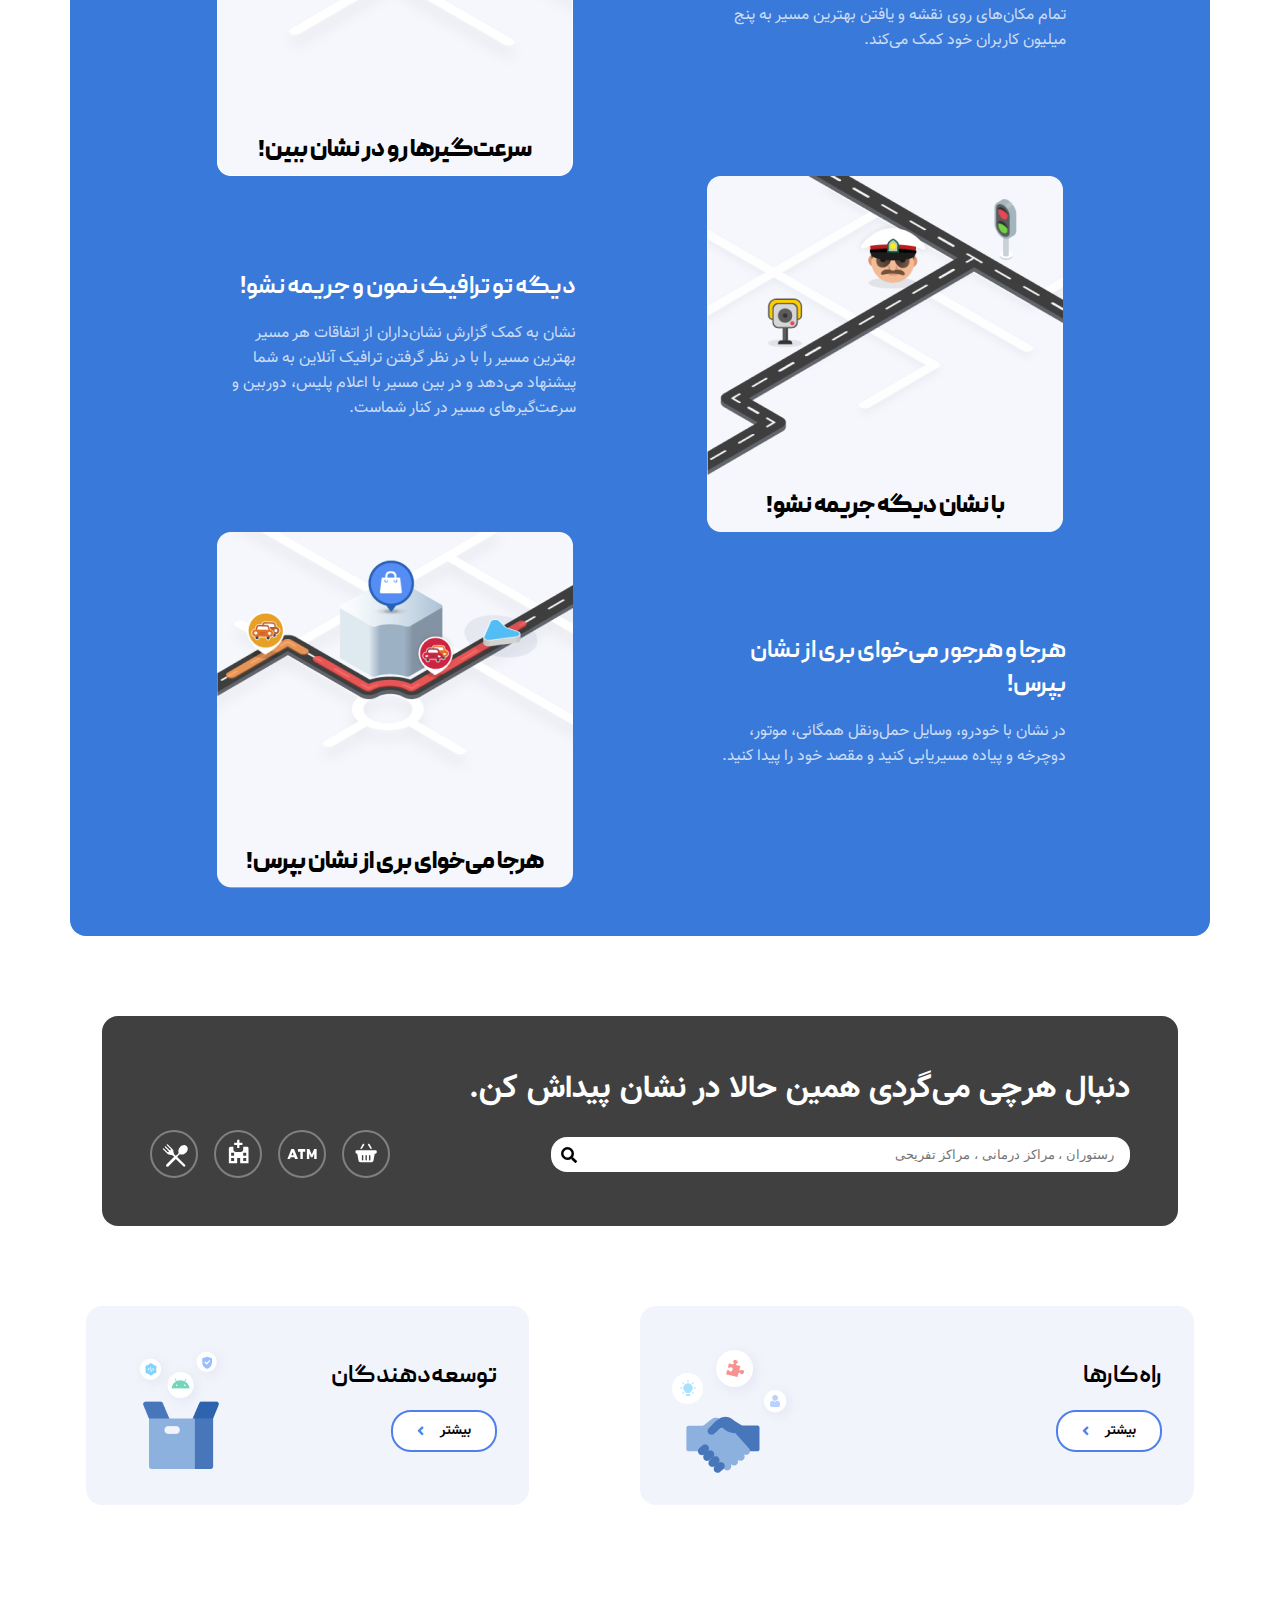
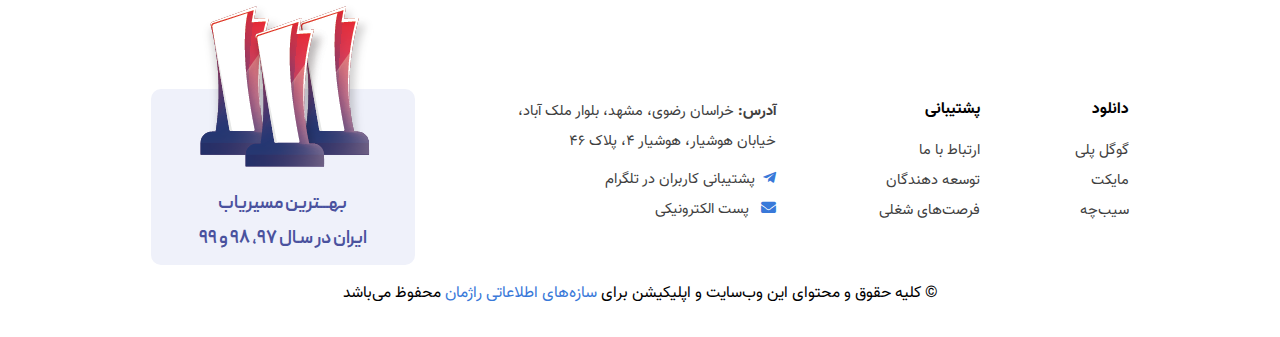
==== commit 7a8819da: "feat: add-server" ====
--- a/index.html
+++ b/index.html
@@ -26,15 +26,14 @@
             <label for="check" class="checkbtn"><i class="fas fa-bars"></i> </label> -->
 
             <ul class="df nav-menu">
-                <li class=" nav-item "><a href="https://neshan.org/maps/35.689200,51.389000,11.0,0.0"
-                        class=" nav-link ">نقشه</a></li>
-                <li class=" nav-item "><a href="https://neshan.org/abilities/" class=" nav-link ">قابلیت ها</a></li>
-                <li class=" nav-item "><a href="" class=" nav-link ">راه کارها</a></li>
-                <li class=" nav-item "><a href="https://neshan.blog/" class=" nav-link ">بلاگ</a></li>
-                <li class=" nav-item "><a href="" class=" nav-link ">درباره</a></li>
-                <li class=" nav-item "><a href="https://neshan.org/contact/" class=" nav-link ">ارتباط با ما</a></li>
+                <li class=" nav-item "><a href="">نقشه</a></li>
+                <li class=" nav-item "><a href="">قابلیت ها</a></li>
+                <li class=" nav-item "><a href="">راه کارها</a></li>
+                <li class=" nav-item "><a href="">بلاگ</a></li>
+                <li class=" nav-item "><a href="">درباره</a></li>
+                <li class=" nav-item "><a href="">ارتباط با ما</a></li>
                 <li class=" nav-item ">
-                    <a href="https://neshan.org/download/"><button class="df btn_header nav-link">
+                    <a href="/download"><button class="df btn_header">
                             <!-- <i class="fas fa-arrow-down"></i> -->
 
                             <svg xmlns="http://www.w3.org/2000/svg" width="24" height="24" viewBox="0 0 24 24">
@@ -81,17 +80,21 @@
                     </span>
                 </a>
             </div>
-            <div class="hero__text">
+            <div class="hero__text" >
                 <h1> با هم بهترین مسیر رو
                     پیدا می کنیم</h1>
                 <span></span>
             </div>
 
         </div>
-        <div class="container">
+        <div id="go-down" class="space">
+            
+        </div>
+
+        <div class="container" >
             <div class="neshan__do">
 
-                <div class="right" id="go-down">
+                <div class="right" >
                     <img src="image/neshan-do.png" alt="">
                 </div>
 
@@ -101,7 +104,7 @@
                         بهترین راه رسیدن
                         به مقصد را با توجه به مسافت و ترافیک بدست بیاورید و تا رسیدن به مقصد از راهنمایی سخن‌گوی فارسی
                         استفاده کنید.</p>
-                    <button class="btn__blue" style="display: flex;">
+                    <button class="btn__blue">
                         <svg xmlns="http://www.w3.org/2000/svg" width="24" height="24" viewBox="0 0 24 24">
                             <g style="isolation:isolate">
                                 <rect width="24" height="24" fill="none"></rect>
@@ -135,13 +138,13 @@
                         </p>
                     </div>
 
-                    <div class="section__img">
+                    <div class="section__img text">
                         <img src="image/image-4.png" alt="">
                     </div>
                 </div>
 
                 <div class="row df">
-                    <div class="section__img">
+                    <div class="section__img text">
                         <img src="image/image-5.png" alt="">
                     </div>
                     <div class="section__text">
@@ -168,8 +171,9 @@
                             پیدا کنید.
                         </p>
                     </div>
-                    <div class="section__img">
-                        <img src="image/image-6.png" alt="">
+
+                    <div class="section__img df text">
+                        <img src="image/image-6.png" alt="">    
                     </div>
 
                 </div>
@@ -202,9 +206,9 @@
                             <svg xmlns="http://www.w3.org/2000/svg" viewBox="0 0 48 48">
                                 <g id="Layer_2" data-name="Layer 2">
                                     <g id="Layer_1-2" data-name="Layer 1">
-                                        <path d="M47,24A23,23,0,1,1,24,1,23,23,0,0,1,47,24Z" fill="none" stroke="gray"
-                                            stroke-width="2"></path>
-                                        <path
+                                        <path class="path-bg" d="M47,24A23,23,0,1,1,24,1,23,23,0,0,1,47,24Z" fill="none" stroke="gray"
+                                            stroke-width="2"></path>
+                                        <path class="path-text"
                                             d="M19.92,18.73H18.1l2.7-4.64a.84.84,0,0,1,.48-.37.79.79,0,0,1,.6.09.76.76,0,0,1,.36.48.84.84,0,0,1-.08.6Zm8.42,0h1.82l-2.7-4.64a.78.78,0,0,0-1.06-.25.83.83,0,0,0-.36.46.86.86,0,0,0,.06.59Zm6.41,2.5v1.12a1.33,1.33,0,0,1-1.33,1.34h-.69l-1.3,7a1.84,1.84,0,0,1-.6,1,1.78,1.78,0,0,1-1.1.45H18.26a1.83,1.83,0,0,1-1.11-.45,1.89,1.89,0,0,1-.59-1l-1.3-7h-.42a1.55,1.55,0,0,1-.52-.1,1.42,1.42,0,0,1-.43-.29,1.46,1.46,0,0,1-.29-.44,1.25,1.25,0,0,1-.1-.51v-.87a1.25,1.25,0,0,1,.1-.51,1.6,1.6,0,0,1,.29-.44,1.23,1.23,0,0,1,.43-.28,1.34,1.34,0,0,1,.51-.11h18.5c.75,0,1.42.35,1.42,1.09ZM21.29,25.8a.7.7,0,0,0-.2-.5.66.66,0,0,0-.51-.21.86.86,0,0,0-.27.05.87.87,0,0,0-.23.16.7.7,0,0,0-.2.5v4a.7.7,0,0,0,.7.71.71.71,0,0,0,.51-.21.7.7,0,0,0,.2-.5Zm3.54,0a.67.67,0,0,0-.21-.5.71.71,0,0,0-.49-.21.66.66,0,0,0-.51.21.76.76,0,0,0-.15.23.81.81,0,0,0,0,.27v4a.72.72,0,0,0,.71.71.7.7,0,0,0,.7-.71Zm3.55,0a.81.81,0,0,0-.05-.27.79.79,0,0,0-.39-.39.86.86,0,0,0-.27-.05.72.72,0,0,0-.71.71v4a.75.75,0,0,0,.21.5.73.73,0,0,0,1,0,.75.75,0,0,0,.21-.5Z"
                                             fill="#fff"></path>
                                     </g>
@@ -217,9 +221,9 @@
                             <svg xmlns="http://www.w3.org/2000/svg" viewBox="0 0 48 48">
                                 <g id="Layer_2" data-name="Layer 2">
                                     <g id="Layer_1-2" data-name="Layer 1">
-                                        <path d="M47,24A23,23,0,1,1,24,1,23,23,0,0,1,47,24Z" fill="none" stroke="gray"
-                                            stroke-width="2"></path>
-                                        <path
+                                        <path class="path-bg" d="M47,24A23,23,0,1,1,24,1,23,23,0,0,1,47,24Z" fill="none" stroke="gray"
+                                            stroke-width="2"></path>
+                                        <path class="path-text"
                                             d="M16.39,27.19h-3.7L12,29H9.37l4-10H16l4,10H17.09Zm-.71-1.82L14.54,22.3,13.4,25.37Zm6.69-3.65H19.94V19h7.31v2.73H24.81V29H22.37ZM36.19,29V23.54l-1.62,3.65H32.94l-1.63-3.65V29H28.87V19h2.44l2.44,5.47L36.19,19h2.44V29Z"
                                             fill="#fff"></path>
                                     </g>
@@ -231,9 +235,9 @@
                             <svg xmlns="http://www.w3.org/2000/svg" viewBox="0 0 48 48">
                                 <g id="Layer_2" data-name="Layer 2">
                                     <g id="Layer_1-2" data-name="Layer 1">
-                                        <path d="M47,24A23,23,0,1,1,24,1,23,23,0,0,1,47,24Z" fill="none" stroke="gray"
-                                            stroke-width="2"></path>
-                                        <path
+                                        <path class="path-bg" d="M47,24A23,23,0,1,1,24,1,23,23,0,0,1,47,24Z" fill="none" stroke="gray"
+                                            stroke-width="2"></path>
+                                        <path class="path-text"
                                             d="M23.17,9.83v3h-3v2.26h3v3h2.26v-3h3V12.85h-3v-3Zm-6.65,6.8a1.67,1.67,0,0,0-1.66,1.65v15h8.31V28h3v5.29H34.5v-15a1.55,1.55,0,0,0-.13-.63,1.6,1.6,0,0,0-.36-.54,1.77,1.77,0,0,0-.53-.36,1.73,1.73,0,0,0-.64-.12H29.21v2.74a2.55,2.55,0,0,1-.75,1.8,2.62,2.62,0,0,1-1.8.75H21.94a2.64,2.64,0,0,1-1.8-.75,2.55,2.55,0,0,1-.75-1.8V16.63Zm.61,6.05h3v3h-3Zm12.08,0h3v3h-3ZM17.13,28h3v3h-3Zm12.08,0h3v3h-3Z"
                                             fill="#fff"></path>
                                     </g>
@@ -245,9 +249,9 @@
                             <svg xmlns="http://www.w3.org/2000/svg" viewBox="0 0 48 48">
                                 <g id="Layer_2" data-name="Layer 2">
                                     <g id="Layer_1-2" data-name="Layer 1">
-                                        <path d="M47,24A23,23,0,1,1,24,1,23,23,0,0,1,47,24Z" fill="none" stroke="gray"
-                                            stroke-width="2"></path>
-                                        <path
+                                        <path class="path-bg" d="M47,24A23,23,0,1,1,24,1,23,23,0,0,1,47,24Z" fill="none" stroke="gray"
+                                            stroke-width="2"></path>
+                                        <path class="path-text"
                                             d="M30.13,24.25c1.33.71,3.88.48,5.81-1.45s2.64-4.75.84-6.61l-.05-.05c-1.88-1.82-4.68-1.1-6.61.83S28,21.45,28.67,22.78c-.19,1.08-1.67,2.26-3,3a5.11,5.11,0,0,1-2.3-4.19,2.87,2.87,0,0,0-.11-1.3,2.8,2.8,0,0,0-.68-1.12l-4.76-4.76a.6.6,0,0,0-.21-.14.74.74,0,0,0-.25-.05.66.66,0,0,0-.25.05.64.64,0,0,0-.22.14v0a.63.63,0,0,0,0,.92L20.53,19a.63.63,0,0,1,.16.24.67.67,0,0,1,.06.28.71.71,0,0,1-.06.28.53.53,0,0,1-.16.23.7.7,0,0,1-.51.22.73.73,0,0,1-.52-.22l-3.65-3.64a.6.6,0,0,0-.21-.14.56.56,0,0,0-.25-.05.53.53,0,0,0-.25.05.74.74,0,0,0-.22.14h0a.68.68,0,0,0-.19.47.66.66,0,0,0,.19.46L18.55,21a.73.73,0,0,1,.21.52.76.76,0,0,1-.22.51.74.74,0,0,1-.51.21.7.7,0,0,1-.51-.2L13.87,18.4a.66.66,0,0,0-.46-.19.63.63,0,0,0-.46.2.64.64,0,0,0-.19.45.65.65,0,0,0,.18.46l4.76,4.76h0a3.18,3.18,0,0,0,2.26.71s0,0,0,0a5,5,0,0,1,2.36.48,4.85,4.85,0,0,1,1.85,1.54l-7.75,7.76,0,0a1.16,1.16,0,0,0-.26.39,1.15,1.15,0,0,0,0,.94,1.31,1.31,0,0,0,.26.4l.14.14a1.2,1.2,0,0,0,.4.26,1.23,1.23,0,0,0,.47.09,1.18,1.18,0,0,0,.46-.09,1.2,1.2,0,0,0,.4-.26l0,0,3-3,4.55-4.54,7.47,7.47s0,0,0,0a1.23,1.23,0,0,0,.86.33,1.21,1.21,0,0,0,.84-.35,1.29,1.29,0,0,0,.36-.85,1.24,1.24,0,0,0-.34-.85s0,0-.05,0h0l-7.76-7.76C28.05,25.69,29.15,24.4,30.13,24.25Z"
                                             fill="#fff"></path>
                                     </g>
@@ -294,15 +298,14 @@
         </div>
 
     </main>
+    
     <div class="fixed-footer">
         <div class="df sub-footer">
-            <div class="siyanat">
-                <p>
-                    با محدود کردن حق استفاده از اینترنت , #طرح_صیانت از فضای مجازی
-                    مخالفیم.
-                </p>
-            </div>
-            <a href="https://www.karzar.net/internet"><button class="carzar">پیوستن به کارزار</button></a>
+            <p>
+                با محدود کردن حق استفاده از اینترنت , #طرح_صیانت از فضای مجازی
+                مخالفیم.
+            </p>
+            <button class="carzar">پیوستن به کارزار</button>
         </div>
     </div>
     <footer>
@@ -311,18 +314,17 @@
                 <div class="col-footer
                 ">
                     <h4>دانلود</h4>
-                    <a href="https://play.google.com/store/apps/details?id=org.rajman.neshan.traffic.tehran.navigator">گوگل
-                        پلی</a>
-                    <a href="https://myket.ir/app/org.rajman.neshan.traffic.tehran.navigator">مایکت</a>
-                    <a href="https://sibche.com/applications/%D9%86%D8%B4%D8%A7%D9%86">سیب‌چه</a>
+                    <a href="#">گوگل پلی</a>
+                    <a href="#">مایکت</a>
+                    <a href="#">سیب‌چه</a>
                 </div>
 
                 <div class="col-footer
                 ">
                     <h4>پشتیبانی</h4>
-                    <a href="https://neshan.org/contact/">ارتباط با ما</a>
-                    <a href="https://platform.neshan.org/">توسعه دهندگان</a>
-                    <a href="https://life.neshan.org/">فرصت‌های شغلی</a>
+                    <a href="#">ارتباط با ما</a>
+                    <a href="#">توسعه دهندگان</a>
+                    <a href="#">فرصت‌های شغلی</a>
                 </div>
 
                 <div class="col-footer address">
@@ -334,9 +336,9 @@
                         </p>
                     </div>
                     <div class="social-media">
-                        <p><a href="https://t.me/neshan_admin"><i class="fab fa-telegram-plane"></i>پشتیبانی کاربران در
+                        <p><a href="#"><i class="fab fa-telegram-plane"></i>پشتیبانی کاربران در
                                 تلگرام</a></p>
-                        <p><a href="https://t.me/neshan_admin"><i class="fas fa-envelope"></i> پست الکترونیکی</a></p>
+                        <p><a href="#"><i class="fas fa-envelope"></i> پست الکترونیکی</a></p>
 
                     </div>
                 </div>
@@ -351,11 +353,12 @@
             </div>
         </div>
         <div class="copy-right">
-            <p>© کلیه حقوق و محتوای این وب‌سایت و اپلیکیشن برای <a href="https://rajman.org/">سازه‌های اطلاعاتی
-                    راژمان</a> محفوظ می‌باشد
+            <p>© کلیه حقوق و محتوای این وب‌سایت و اپلیکیشن برای <a>سازه‌های اطلاعاتی راژمان</a> محفوظ می‌باشد
             </p>
         </div>
     </footer>
+
+
 
     <script src="script.js"></script>
 </body>
--- a/style.css
+++ b/style.css
@@ -6,9 +6,14 @@
 *,
 *:before,
 *:after {
-    box-sizing: border-box;
+    box-sizing: inherit;
     margin: 0;
     padding: 0;
+}
+
+html{
+    scroll-behavior: smooth;
+    box-sizing: border-box;
 }
 
 body {
@@ -17,9 +22,10 @@
 }
 
 /*when scaling webiste image is not disapper behind page and scale */
-/* img {
-  max-width: 100%;
-} */
+img {
+  max-width: 100% !important;
+
+}
 
 .df {
     display: flex;
@@ -31,6 +37,10 @@
 
 a {
     text-decoration: none;
+}
+
+.fix-poz{
+    position: fixed;
 }
 
 a:hover {
@@ -46,9 +56,45 @@
     font-family: Vazir FD !important;
 }
 
+
+
+:root{
+    --icon-hover:#3979D9;
+    --icon-bg-hover :rgba(255, 255, 255, 0.85);
+    --text-selection : #0274be;
+}
+
+::selection {
+    background-color: var(--text-selection);
+    color: #fff;
+}
+
 /* end of  constant classes */
 
 /*-----------------START MAIN--------------*/
+ @media only screen and (max-width: 392px) {
+        /* for firefox */
+     .card_section{
+
+         justify-content: center !important;
+         text-align: center;
+     }
+  
+   .card_section img{
+       display: none;
+       
+    }
+    .card-2{
+        flex-basis: 50% !important;
+    }
+    .card__header{
+        display: flex;
+        justify-content: center;
+        flex-direction: column;
+    }
+    
+  
+} 
 
 @media only screen and (min-width: 2000px) {
     .hero__text h1 {
@@ -62,6 +108,10 @@
 
 /*common mobile 576*/
 @media only screen and (max-width: 1034px) {
+    .space{
+        height: 9rem;
+
+    }
     .neshan__do .left {
         align-items: center !important;
     }
@@ -105,9 +155,10 @@
         max-width: 100% !important;
     }
 
-    .neshan__do .right img {
+    .neshan__do  .right  img {
         width: 100%;
     }
+
 }
 
 @media only screen and (min-width: 761px) {
@@ -117,13 +168,15 @@
 }
 
 .go-down {
+    font-size: 20px;
     border-radius: 50%;
-    padding: 1rem;
+    padding: 11px 12px 6px 12px;;
     background-color: white;
     color: black;
     position: absolute;
-    bottom: 5rem;
-    right: 1rem;
+    bottom: 3rem;
+    right: 45.5%;
+    transform: translate(-50%, 0);
 }
 
 @media only screen and (max-width: 761px) {
@@ -200,10 +253,6 @@
         font-size: 2rem !important;
         flex-basis: 70% !important;
     }
-
-    .neshan__do {
-        margin-top: 2rem;
-    }
 }
 
 .hero__text {
@@ -279,7 +328,6 @@
     display: flex;
     flex-direction: column;
     justify-content: center;
-    /* align-items: center; */
 }
 
 .neshan__do .left h1 {
@@ -288,7 +336,7 @@
 
 .neshan__do .left .content {
     margin-bottom: 1.6em;
-    text-align: center;
+    /* text-align: center; */
 }
 
 .neshan__do .right {
@@ -297,20 +345,24 @@
 }
 
 .btn__blue {
+    display: flex;
     background-color: #3979d9;
-    color: white;
-    padding: 10px 20px;
     font-family: Vazir FD !important;
     outline: none;
     border: none;
     justify-content: center;
     align-items: center;
-    border-radius: 20px;
+    border-radius: 2rem;
+    padding: 0.8rem 2rem 0.8rem 2rem;
     width: fit-content;
     transition: all 0.3s ease;
     cursor: pointer;
 }
-
+.btn__blue p{
+    color: white;
+    font-weight: bold;
+    font-size: 1rem;
+}
 .btn__blue:hover {
     transform: translateY(-10px);
 }
@@ -337,11 +389,52 @@
 .icon__restaurant,
 .icon__atm,
 .icon__build {
-    color: white;
     width: 48px;
     height: 48px;
     margin-right: 1rem;
-}
+
+}
+
+.icon__build  svg .path-bg ,.icon__atm  svg .path-bg ,.icon__restaurant  svg .path-bg ,.icon__bag  svg .path-bg 
+{
+    fill: #404040;
+    transition:0.4s; 
+}
+
+.icon__atm:hover > svg path{
+    fill: var(--icon-hover);  
+    stroke: var(--icon-hover);
+}
+.icon__atm:hover  .path-text{
+    fill: white !important;
+}
+
+.icon__bag:hover > svg path{
+    fill: var(--icon-hover);
+    stroke: var(--icon-hover);
+    
+}
+.icon__bag:hover  .path-text{
+    fill: white !important;
+}
+
+.icon__restaurant:hover > svg path{
+    fill: var(--icon-hover);
+    stroke: var(--icon-hover);
+   
+}
+.icon__restaurant:hover  .path-text{
+    fill: white !important;
+}
+.icon__build:hover > svg path{
+    fill: var(--icon-hover);
+    stroke: var(--icon-hover);
+   
+}
+.icon__build:hover  .path-text{
+    fill: white !important;
+}
+
 
 /* search box*/
 .icon-search {
@@ -455,7 +548,27 @@
     color: #4e7fea;
     margin-right: 1rem;
 }
-
+/* img section and text behind it */
+.section__img.text{
+    position: relative;
+}
+.blue_container .row .section__img::after{
+    position: absolute;
+    color: black;
+    bottom: 0.5rem;
+    font-weight: 900;
+    font-size: 1.5rem;
+    font-family: peyda;
+}
+.blue_container .row:nth-of-type(1) .section__img.text::after{
+    content: "سرعت‌گیرها رو در نشان ببین!";
+}
+.blue_container .row:nth-of-type(2) .section__img.text::after{
+    content: "با نشان دیگه جریمه نشو!";
+}
+.blue_container .row:nth-of-type(3) .section__img.text::after{
+    content: "هرجا می‌خوای بری از نشان بپرس!";
+}
 /*-----------------END MAIN--------------*/
 
 /*---------header--------------*/
@@ -531,11 +644,6 @@
     background-color: #101010;
 }
 
-.fix {
-    position: fixed;
-}
-
-
 /*---------end-header-----------------*/
 
 /*---------Footer--------------*/
@@ -568,7 +676,7 @@
     background-color: #fff;
     color: #3979d9;
     margin-right: 0.5rem;
-    font: 0.93rem Vazir FD !important;
+    font: 0.93rem/1rem Vazir FD !important;
     border-radius: 0.62rem;
     padding: 0.5rem 0.93rem;
     border: none;
@@ -594,20 +702,17 @@
 
 .col-footer a {
     display: block;
-    color: #404040;
-    font: 0.93rem Vazir FD;
-    margin-bottom: 0.3em;
 }
 
 .address div {
     margin: 0.5em;
 }
 
-/* .col-footer a,
-p {
+.col-footer a,.col-footer p
+{
     font: 0.93rem/2em Vazir FD !important;
     color: #404040;
-} */
+}
 
 footer i {
     color: #3979d9;
@@ -674,7 +779,7 @@
         color: #fff !important;
     }
 
-
+  
     /* .checkbtn {
         display: block;
     } */
@@ -691,6 +796,8 @@
         background-color: #3979d9;
     }
 
+
+
     .nav-menu.active {
         right: 0;
     }
@@ -723,8 +830,13 @@
     .fixed-footer {
         position: sticky;
         bottom: 0;
+        /* z-index: 1000; */
         width: 100%;
     }
+
+    /* .address {
+        width: 27%;
+    } */
 
     /* #check:checked~ul {
         right: 0;
@@ -735,6 +847,15 @@
     }
 }
 
+/* ipad */
+
+/* @media screen and (max-width: 767px) {
+    .col-footer .address {
+        flex-basis: 27%;
+
+
+    }
+} */
 
 @media only screen and (min-width: 601px) and(max-width: 850px) {
     .address {
@@ -745,48 +866,53 @@
 @media only screen and (max-width: 600px) {
     body {
         width: fit-content;
-        /* font-size: 0.7rem; */
-    }
-
+        font-size: 0.7em;
+    }
+
+    .nav-menu {
+        display: none;
+    }
+
+    .nav-menu {
+        position: fixed;
+        width: 100%;
+        height: 100vh;
+        background-color: #3979d9;
+        color: #fff;
+        top: 80px;
+        right: -100%;
+        text-align: center;
+        transition: all 0.5s;
+        flex-direction: column;
+    }
+
+    p {
+        font-size: 0.7em;
+    }
 
     .carzar {
-
-        font: 0.7em Vazir FD !important;
-        width: 100px;
-        padding: 5px 0px;
-    }
-
-    .sub-footer p {
-        font: 0.7rem Vazir FD;
-    }
-
-
-    .container-row {
-        justify-content: flex-start;
-    }
-
-    .col-footer {
-        flex-basis: 50%;
-    }
-
+        width: 50%;
+    }
+
+    /* .col-footer {
+        width: 27%;
+    } */
 
     .address {
         display: flex;
         flex-direction: column-reverse;
         flex-basis: 100%;
-    }
-
-    br {
-        display: none;
+
+    }
+
+    .address p {
+        font-size: 0.5em;
     }
 
     .social-media {
         display: flex;
+        justify-content: space-around;
         align-items: center;
-    }
-
-    .social-media p {
-        margin-left: 20px;
     }
 
     .cap {
@@ -800,7 +926,7 @@
     }
 
     .cap img {
-        width: 40%;
+        width: 60%;
     }
 
     .copy-right {
@@ -816,14 +942,12 @@
 
 
 @media screen and (max-width: 374px) {
-    .nav-menu {
-        display: none;
-    }
-
-    /* .social-media {
+ 
+
+    .social-media {
         display: flex;
         justify-content: space-around;
-    } */
+    }
 
     .cap img {
         width: 60%;
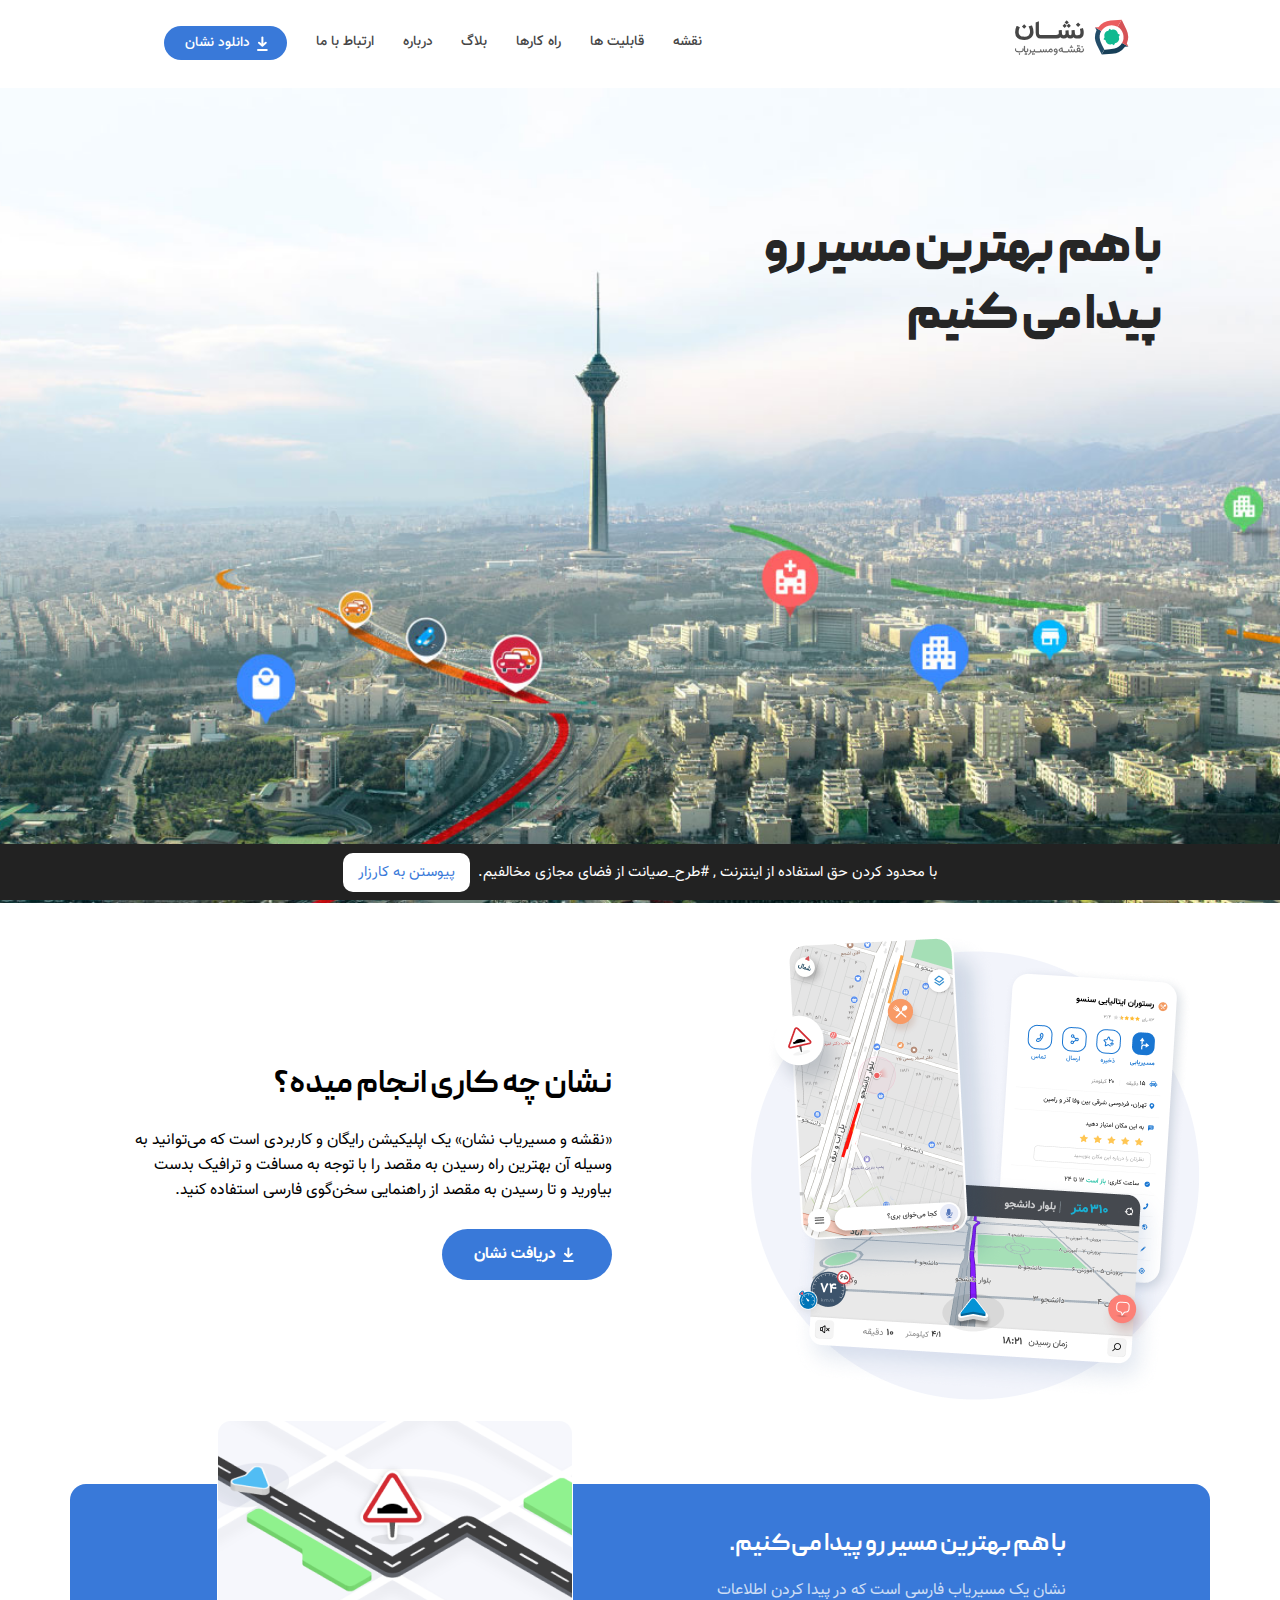
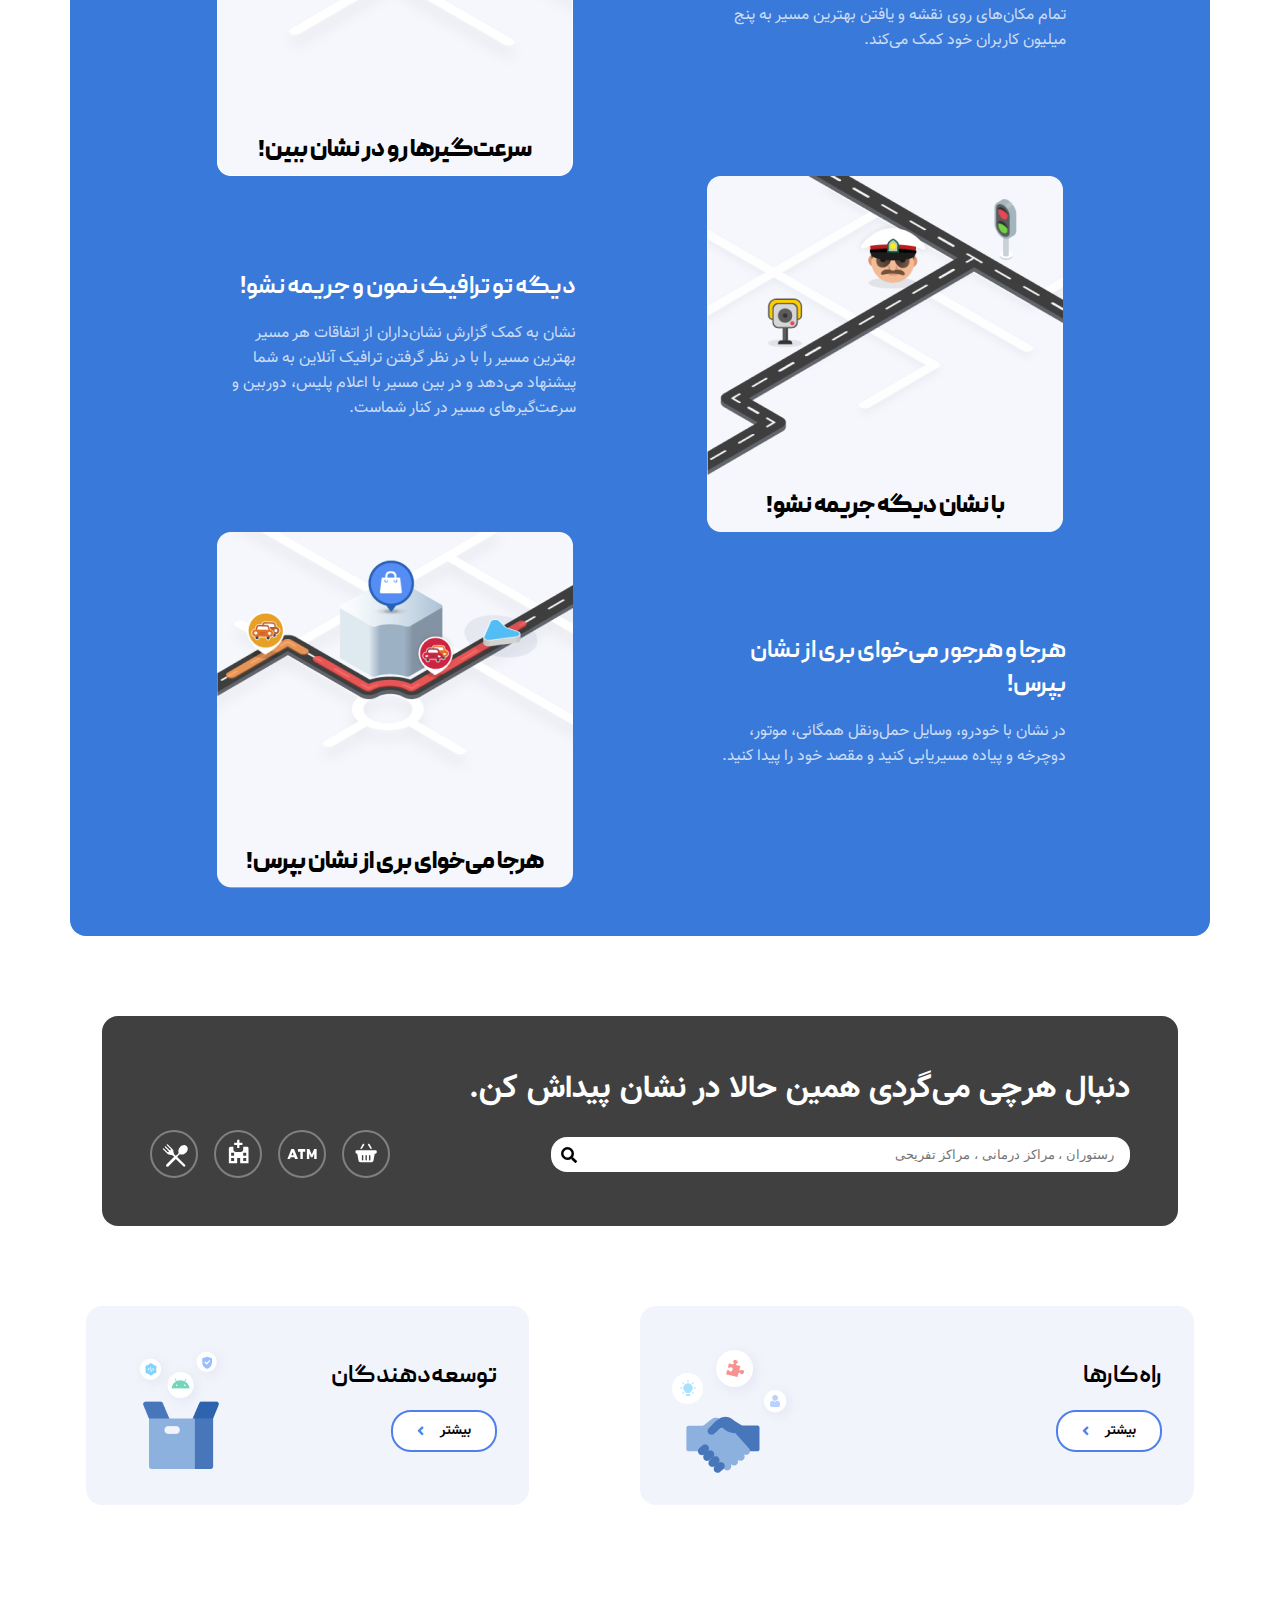
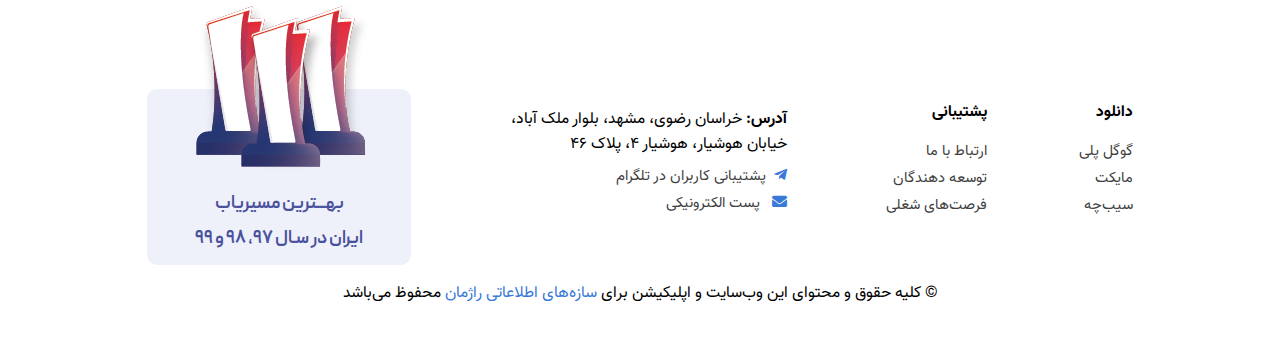
==== commit 03c7bfad: "merge-from-master" ====
--- a/index.html
+++ b/index.html
@@ -26,14 +26,15 @@
             <label for="check" class="checkbtn"><i class="fas fa-bars"></i> </label> -->
 
             <ul class="df nav-menu">
-                <li class=" nav-item "><a href="">نقشه</a></li>
-                <li class=" nav-item "><a href="">قابلیت ها</a></li>
-                <li class=" nav-item "><a href="">راه کارها</a></li>
-                <li class=" nav-item "><a href="">بلاگ</a></li>
-                <li class=" nav-item "><a href="">درباره</a></li>
-                <li class=" nav-item "><a href="">ارتباط با ما</a></li>
+                <li class=" nav-item "><a href="https://neshan.org/maps/35.689200,51.389000,11.0,0.0"
+                        class=" nav-link ">نقشه</a></li>
+                <li class=" nav-item "><a href="https://neshan.org/abilities/" class=" nav-link ">قابلیت ها</a></li>
+                <li class=" nav-item "><a href="" class=" nav-link ">راه کارها</a></li>
+                <li class=" nav-item "><a href="https://neshan.blog/" class=" nav-link ">بلاگ</a></li>
+                <li class=" nav-item "><a href="" class=" nav-link ">درباره</a></li>
+                <li class=" nav-item "><a href="https://neshan.org/contact/" class=" nav-link ">ارتباط با ما</a></li>
                 <li class=" nav-item ">
-                    <a href="/download"><button class="df btn_header">
+                    <a href="https://neshan.org/download/"><button class="df btn_header nav-link">
                             <!-- <i class="fas fa-arrow-down"></i> -->
 
                             <svg xmlns="http://www.w3.org/2000/svg" width="24" height="24" viewBox="0 0 24 24">
@@ -301,11 +302,13 @@
     
     <div class="fixed-footer">
         <div class="df sub-footer">
-            <p>
-                با محدود کردن حق استفاده از اینترنت , #طرح_صیانت از فضای مجازی
-                مخالفیم.
-            </p>
-            <button class="carzar">پیوستن به کارزار</button>
+            <div class="siyanat">
+                <p>
+                    با محدود کردن حق استفاده از اینترنت , #طرح_صیانت از فضای مجازی
+                    مخالفیم.
+                </p>
+            </div>
+            <a href="https://www.karzar.net/internet"><button class="carzar">پیوستن به کارزار</button></a>
         </div>
     </div>
     <footer>
@@ -314,17 +317,18 @@
                 <div class="col-footer
                 ">
                     <h4>دانلود</h4>
-                    <a href="#">گوگل پلی</a>
-                    <a href="#">مایکت</a>
-                    <a href="#">سیب‌چه</a>
+                    <a href="https://play.google.com/store/apps/details?id=org.rajman.neshan.traffic.tehran.navigator">گوگل
+                        پلی</a>
+                    <a href="https://myket.ir/app/org.rajman.neshan.traffic.tehran.navigator">مایکت</a>
+                    <a href="https://sibche.com/applications/%D9%86%D8%B4%D8%A7%D9%86">سیب‌چه</a>
                 </div>
 
                 <div class="col-footer
                 ">
                     <h4>پشتیبانی</h4>
-                    <a href="#">ارتباط با ما</a>
-                    <a href="#">توسعه دهندگان</a>
-                    <a href="#">فرصت‌های شغلی</a>
+                    <a href="https://neshan.org/contact/">ارتباط با ما</a>
+                    <a href="https://platform.neshan.org/">توسعه دهندگان</a>
+                    <a href="https://life.neshan.org/">فرصت‌های شغلی</a>
                 </div>
 
                 <div class="col-footer address">
@@ -336,9 +340,9 @@
                         </p>
                     </div>
                     <div class="social-media">
-                        <p><a href="#"><i class="fab fa-telegram-plane"></i>پشتیبانی کاربران در
+                        <p><a href="https://t.me/neshan_admin"><i class="fab fa-telegram-plane"></i>پشتیبانی کاربران در
                                 تلگرام</a></p>
-                        <p><a href="#"><i class="fas fa-envelope"></i> پست الکترونیکی</a></p>
+                        <p><a href="https://t.me/neshan_admin"><i class="fas fa-envelope"></i> پست الکترونیکی</a></p>
 
                     </div>
                 </div>
@@ -353,12 +357,11 @@
             </div>
         </div>
         <div class="copy-right">
-            <p>© کلیه حقوق و محتوای این وب‌سایت و اپلیکیشن برای <a>سازه‌های اطلاعاتی راژمان</a> محفوظ می‌باشد
+            <p>© کلیه حقوق و محتوای این وب‌سایت و اپلیکیشن برای <a href="https://rajman.org/">سازه‌های اطلاعاتی
+                    راژمان</a> محفوظ می‌باشد
             </p>
         </div>
     </footer>
-
-
 
     <script src="script.js"></script>
 </body>
--- a/style.css
+++ b/style.css
@@ -6,751 +6,743 @@
 *,
 *:before,
 *:after {
-    box-sizing: inherit;
-    margin: 0;
-    padding: 0;
-}
-
-html{
-    scroll-behavior: smooth;
-    box-sizing: border-box;
+  box-sizing: border-box;
+  margin: 0;
+  padding: 0;
+}
+
+html {
+  scroll-behavior: smooth;
+  box-sizing: border-box;
 }
 
 body {
-    margin-top: 5.5rem;
-    font-family: Vazir FD !important;
+  margin-top: 5.5rem;
+  font-family: Vazir FD !important;
 }
 
 /*when scaling webiste image is not disapper behind page and scale */
 img {
   max-width: 100% !important;
-
 }
 
 .df {
+  display: flex;
+}
+
+li {
+  list-style: none;
+}
+
+a {
+  text-decoration: none;
+}
+
+.fix-poz {
+  position: fixed;
+}
+
+a:hover {
+  text-decoration: none;
+  /* transition: all ease .3s; */
+
+  cursor: pointer;
+
+  /* transition: all ease .3s; */
+}
+
+button {
+  font-family: Vazir FD !important;
+}
+
+:root {
+  --icon-hover: #3979d9;
+  --icon-bg-hover: rgba(255, 255, 255, 0.85);
+  --text-selection: #0274be;
+}
+
+::selection {
+  background-color: var(--text-selection);
+  color: #fff;
+}
+
+/* end of  constant classes */
+
+/*-----------------START MAIN--------------*/
+@media only screen and (max-width: 392px) {
+  /* for firefox */
+  .card_section {
+    justify-content: center !important;
+    text-align: center;
+  }
+
+  .card_section img {
+    display: none;
+  }
+  .card-2 {
+    flex-basis: 50% !important;
+  }
+  .card__header {
     display: flex;
-}
-
-li {
-    list-style: none;
-}
-
-a {
-    text-decoration: none;
-}
-
-.fix-poz{
-    position: fixed;
-}
-
-a:hover {
-    text-decoration: none;
-    /* transition: all ease .3s; */
-
-    cursor: pointer;
-
-    /* transition: all ease .3s; */
-}
-
-button {
-    font-family: Vazir FD !important;
-}
-
-
-
-:root{
-    --icon-hover:#3979D9;
-    --icon-bg-hover :rgba(255, 255, 255, 0.85);
-    --text-selection : #0274be;
-}
-
-::selection {
-    background-color: var(--text-selection);
-    color: #fff;
-}
-
-/* end of  constant classes */
-
-/*-----------------START MAIN--------------*/
- @media only screen and (max-width: 392px) {
-        /* for firefox */
-     .card_section{
-
-         justify-content: center !important;
-         text-align: center;
-     }
-  
-   .card_section img{
-       display: none;
-       
-    }
-    .card-2{
-        flex-basis: 50% !important;
-    }
-    .card__header{
-        display: flex;
-        justify-content: center;
-        flex-direction: column;
-    }
-    
-  
-} 
+    justify-content: center;
+    flex-direction: column;
+  }
+}
 
 @media only screen and (min-width: 2000px) {
-    .hero__text h1 {
-        font-size: 5rem !important;
-    }
-
-    .hero__text {
-        max-width: 2000px !important;
-    }
+  .hero__text h1 {
+    font-size: 5rem !important;
+  }
+
+  .hero__text {
+    max-width: 2000px !important;
+  }
 }
 
 /*common mobile 576*/
 @media only screen and (max-width: 1034px) {
-    .space{
-        height: 9rem;
-
-    }
-    .neshan__do .left {
-        align-items: center !important;
-    }
-
-    .neshan__do {
-        text-align: center;
-        flex-wrap: wrap;
-        flex-direction: column !important;
-        align-items: center !important;
-    }
-
-    .row {
-        text-align: center;
-        flex-wrap: wrap;
-        flex-direction: column !important;
-    }
-
-    .section__img {
-        order: 0;
-    }
-
-    .section__text {
-        order: 1;
-    }
-
-    .blue_container {
-        padding: 1rem !important;
-    }
-
-    .section__text p {
-        padding: 0 12rem 2rem 12rem !important;
-    }
+  .space {
+    height: 9rem;
+  }
+  .neshan__do .left {
+    align-items: center !important;
+  }
+
+  .neshan__do {
+    text-align: center;
+    flex-wrap: wrap;
+    flex-direction: column !important;
+    align-items: center !important;
+  }
+
+  .row {
+    text-align: center;
+    flex-wrap: wrap;
+    flex-direction: column !important;
+  }
+
+  .section__img {
+    order: 0;
+  }
+
+  .section__text {
+    order: 1;
+  }
+
+  .blue_container {
+    padding: 1rem !important;
+  }
+
+  .section__text p {
+    padding: 0 12rem 2rem 12rem !important;
+  }
 }
 
 @media only screen and (max-width: 766px) {
-    .section__img {
-        width: 100% !important;
-    }
-
-    .section__img img {
-        max-width: 100% !important;
-    }
-
-    .neshan__do  .right  img {
-        width: 100%;
-    }
-
+  .section__img {
+    width: 100% !important;
+  }
+
+  .section__img img {
+    max-width: 100% !important;
+  }
+
+  .neshan__do .right img {
+    width: 100%;
+  }
 }
 
 @media only screen and (min-width: 761px) {
-    .go-down {
-        display: none;
-    }
+  .go-down {
+    display: none;
+  }
 }
 
 .go-down {
-    font-size: 20px;
-    border-radius: 50%;
-    padding: 11px 12px 6px 12px;;
-    background-color: white;
-    color: black;
-    position: absolute;
-    bottom: 3rem;
-    right: 45.5%;
-    transform: translate(-50%, 0);
+  font-size: 20px;
+  border-radius: 50%;
+  padding: 11px 12px 6px 12px;
+  background-color: white;
+  color: black;
+  position: absolute;
+  bottom: 3rem;
+  right: 45.5%;
+  transform: translate(-50%, 0);
 }
 
 @media only screen and (max-width: 761px) {
-    .icon__search {
-        left: 10px !important;
-    }
-
-    /*for tablets*/
-    .icon-search {
-        flex-direction: column !important;
-    }
-
-    .search__container {
-        /* width: 100%; */
-        margin-bottom: 1rem !important;
-    }
-
-    .black__container h1 {
-        text-align: center;
-        font-size: 1rem;
-    }
-
-    .icon__container div {
-        width: 2rem;
-        height: 2rem;
-    }
+  .icon__search {
+    left: 10px !important;
+  }
+
+  /*for tablets*/
+  .icon-search {
+    flex-direction: column !important;
+  }
+
+  .search__container {
+    /* width: 100%; */
+    margin-bottom: 1rem !important;
+  }
+
+  .black__container h1 {
+    text-align: center;
+    font-size: 1rem;
+  }
+
+  .icon__container div {
+    width: 2rem;
+    height: 2rem;
+  }
 }
 
 @media only screen and (max-width: 1012px) {
-    .container {
-        max-width: unset !important;
-        width: 100%;
-        margin: 0 0 !important;
-    }
-
-    .section__text p {
-        padding: 0 !important;
-    }
+  .container {
+    max-width: unset !important;
+    width: 100%;
+    margin: 0 0 !important;
+  }
+
+  .section__text p {
+    padding: 0 !important;
+  }
 }
 
 /*small mobile 357 */
 
 .hero__image {
-    background-image: url(image/tehran.jpg);
-    background-repeat: no-repeat;
+  background-image: url(image/tehran.jpg);
+  background-repeat: no-repeat;
+  background-position: center center;
+  background-size: cover;
+  height: calc(100vh - 85px) !important;
+  /* $a: 100vh 
+  height: calc(#{$a} - 85px) */
+  position: relative;
+}
+
+@media (max-width: 761px) {
+  .section__text h1 {
+    margin-top: 1rem !important;
+  }
+
+  .hero__image {
+    background-image: url(image/tehran360.jpg);
     background-position: center center;
     background-size: cover;
-    height: calc(100vh - 85px) !important;
-    /* $a: 100vh 
-  height: calc(#{$a} - 85px) */
-    position: relative;
-}
-
-@media (max-width: 761px) {
-    .section__text h1 {
-        margin-top: 1rem !important;
-    }
-
-    .hero__image {
-        background-image: url(image/tehran360.jpg);
-        background-position: center center;
-        background-size: cover;
-    }
-
-    main {
-        width: fit-content;
-    }
-
-    .hero__text {
-        flex-direction: row-reverse;
-    }
-
-    .hero__text h1 {
-        font-size: 2rem !important;
-        flex-basis: 70% !important;
-    }
+  }
+
+  main {
+    width: fit-content;
+  }
+
+  .hero__text {
+    flex-direction: row-reverse;
+  }
+
+  .hero__text h1 {
+    font-size: 2rem !important;
+    flex-basis: 70% !important;
+  }
 }
 
 .hero__text {
-    max-width: 1140px;
-    margin: 0 auto;
-    display: flex;
-    top: 16%;
-    position: relative;
-    padding: 0 3rem;
+  max-width: 1140px;
+  margin: 0 auto;
+  display: flex;
+  top: 16%;
+  position: relative;
+  padding: 0 3rem;
 }
 
 .hero__text h1 {
-    flex-basis: 40%;
-    flex-shrink: 0;
-    font-size: 3rem;
-    font-weight: 900;
-    color: #262626 !important;
-    font-family: peyda !important;
+  flex-basis: 40%;
+  flex-shrink: 0;
+  font-size: 3rem;
+  font-weight: 900;
+  color: #262626 !important;
+  font-family: peyda !important;
 }
 
 .container {
-    max-width: 1140px;
-    margin: 0 auto;
-    margin-top: 20px;
-    width: fit-content;
+  max-width: 1140px;
+  margin: 0 auto;
+  margin-top: 20px;
+  width: fit-content;
 }
 
 .neshan__do {
-    display: flex;
-    flex-direction: row;
-    justify-content: space-around;
-    margin-bottom: 4rem;
+  display: flex;
+  flex-direction: row;
+  justify-content: space-around;
+  margin-bottom: 4rem;
 }
 
 .row {
-    align-items: center;
+  align-items: center;
 }
 
 .neshan__do h1 {
-    font-family: peyda !important;
+  font-family: peyda !important;
 }
 
 .section__text {
-    flex-basis: 100%;
+  flex-basis: 100%;
 }
 
 .top {
-    margin-top: -7rem;
+  margin-top: -7rem;
 }
 
 .section__text h1 {
-    font-size: 1.5rem;
-    font-weight: bold;
-    font-family: peyda !important;
-    margin: 0 4rem 1rem 4rem;
+  font-size: 1.5rem;
+  font-weight: bold;
+  font-family: peyda !important;
+  margin: 0 4rem 1rem 4rem;
 }
 
 .section__text p {
-    color: rgba(255, 255, 255, 0.75);
-    margin: 0 4rem 1rem 4rem;
+  color: rgba(255, 255, 255, 0.75);
+  margin: 0 4rem 1rem 4rem;
 }
 
 .section__img {
-    flex-basis: 100%;
-    display: flex;
-    align-self: center;
-    justify-content: center;
+  flex-basis: 100%;
+  display: flex;
+  align-self: center;
+  justify-content: center;
 }
 
 .neshan__do .left {
-    padding: 5rem 3rem;
-    flex-basis: 100%;
-    display: flex;
-    flex-direction: column;
-    justify-content: center;
+  padding: 5rem 3rem;
+  flex-basis: 100%;
+  display: flex;
+  flex-direction: column;
+  justify-content: center;
 }
 
 .neshan__do .left h1 {
-    margin-bottom: 20px;
+  margin-bottom: 20px;
 }
 
 .neshan__do .left .content {
-    margin-bottom: 1.6em;
-    /* text-align: center; */
+  margin-bottom: 1.6em;
+  /* text-align: center; */
 }
 
 .neshan__do .right {
-    padding: 10px;
-    flex-basis: 100%;
+  padding: 10px;
+  flex-basis: 100%;
 }
 
 .btn__blue {
-    display: flex;
-    background-color: #3979d9;
-    font-family: Vazir FD !important;
-    outline: none;
-    border: none;
-    justify-content: center;
-    align-items: center;
-    border-radius: 2rem;
-    padding: 0.8rem 2rem 0.8rem 2rem;
-    width: fit-content;
-    transition: all 0.3s ease;
-    cursor: pointer;
-}
-.btn__blue p{
-    color: white;
-    font-weight: bold;
-    font-size: 1rem;
+  display: flex;
+  background-color: #3979d9;
+  font-family: Vazir FD !important;
+  outline: none;
+  border: none;
+  justify-content: center;
+  align-items: center;
+  border-radius: 2rem;
+  padding: 0.8rem 2rem 0.8rem 2rem;
+  width: fit-content;
+  transition: all 0.3s ease;
+  cursor: pointer;
+}
+.btn__blue p {
+  color: white;
+  font-weight: bold;
+  font-size: 1rem;
 }
 .btn__blue:hover {
-    transform: translateY(-10px);
+  transform: translateY(-10px);
 }
 
 .blue_container {
-    padding: 3rem 5rem;
-    background-color: #3979d9;
-    border-radius: 1rem;
-    color: white;
+  padding: 3rem 5rem;
+  background-color: #3979d9;
+  border-radius: 1rem;
+  color: white;
 }
 
 .black__container {
-    border-radius: 1rem;
-    background-color: #404040;
-    margin: 5rem 2rem;
-    padding: 3rem;
+  border-radius: 1rem;
+  background-color: #404040;
+  margin: 5rem 2rem;
+  padding: 3rem;
 }
 
 .black__container h1 {
-    color: white;
+  color: white;
 }
 
 .icon__bag,
 .icon__restaurant,
 .icon__atm,
 .icon__build {
-    width: 48px;
-    height: 48px;
-    margin-right: 1rem;
-
-}
-
-.icon__build  svg .path-bg ,.icon__atm  svg .path-bg ,.icon__restaurant  svg .path-bg ,.icon__bag  svg .path-bg 
-{
-    fill: #404040;
-    transition:0.4s; 
-}
-
-.icon__atm:hover > svg path{
-    fill: var(--icon-hover);  
-    stroke: var(--icon-hover);
-}
-.icon__atm:hover  .path-text{
-    fill: white !important;
-}
-
-.icon__bag:hover > svg path{
-    fill: var(--icon-hover);
-    stroke: var(--icon-hover);
-    
-}
-.icon__bag:hover  .path-text{
-    fill: white !important;
-}
-
-.icon__restaurant:hover > svg path{
-    fill: var(--icon-hover);
-    stroke: var(--icon-hover);
-   
-}
-.icon__restaurant:hover  .path-text{
-    fill: white !important;
-}
-.icon__build:hover > svg path{
-    fill: var(--icon-hover);
-    stroke: var(--icon-hover);
-   
-}
-.icon__build:hover  .path-text{
-    fill: white !important;
-}
-
+  width: 48px;
+  height: 48px;
+  margin-right: 1rem;
+}
+
+.icon__build svg .path-bg,
+.icon__atm svg .path-bg,
+.icon__restaurant svg .path-bg,
+.icon__bag svg .path-bg {
+  fill: #404040;
+  transition: 0.4s;
+}
+
+.icon__atm:hover > svg path {
+  fill: var(--icon-hover);
+  stroke: var(--icon-hover);
+}
+.icon__atm:hover .path-text {
+  fill: white !important;
+}
+
+.icon__bag:hover > svg path {
+  fill: var(--icon-hover);
+  stroke: var(--icon-hover);
+}
+.icon__bag:hover .path-text {
+  fill: white !important;
+}
+
+.icon__restaurant:hover > svg path {
+  fill: var(--icon-hover);
+  stroke: var(--icon-hover);
+}
+.icon__restaurant:hover .path-text {
+  fill: white !important;
+}
+.icon__build:hover > svg path {
+  fill: var(--icon-hover);
+  stroke: var(--icon-hover);
+}
+.icon__build:hover .path-text {
+  fill: white !important;
+}
 
 /* search box*/
 .icon-search {
-    align-items: center;
-    margin-top: 1rem;
-    display: flex;
+  align-items: center;
+  margin-top: 1rem;
+  display: flex;
 }
 
 .search__container {
-    flex-grow: 1;
+  flex-grow: 1;
 }
 
 @media (min-width: 761px) {
-    .input-search input {
-        width: 80%;
-    }
+  .input-search input {
+    width: 80%;
+  }
 }
 
 .input-search input {
-    /* width: 80%; */
-    outline: none;
-    border: none;
-    border-radius: 1rem;
-    background-color: white;
-    padding: 10px 1rem;
+  /* width: 80%; */
+  outline: none;
+  border: none;
+  border-radius: 1rem;
+  background-color: white;
+  padding: 10px 1rem;
 }
 
 .icon__search {
-    position: absolute;
-    z-index: 100;
-    top: 10px;
-    left: calc(20% + 10px);
-    margin: 0 auto;
+  position: absolute;
+  z-index: 100;
+  top: 10px;
+  left: calc(20% + 10px);
+  margin: 0 auto;
 }
 
 /*----------*/
 /*---card---*/
 /*---------*/
 @media only screen and (max-width: 771px) {
-    .card {
-        flex-wrap: wrap;
-        flex-direction: column;
-    }
-
-    .card_section {
-        margin-top: 1rem;
-        flex-grow: 1;
-    }
+  .card {
+    flex-wrap: wrap;
+    flex-direction: column;
+  }
+
+  .card_section {
+    margin-top: 1rem;
+    flex-grow: 1;
+  }
 }
 
 .card {
-    justify-content: space-between;
-    padding: 0 1rem;
-    /* flex-wrap: wrap; */
+  justify-content: space-between;
+  padding: 0 1rem;
+  /* flex-wrap: wrap; */
 }
 
 .card__header h1 {
-    font-size: 1.5rem;
-    font-style: normal;
-    font-weight: bold;
-    font-family: peyda !important;
+  font-size: 1.5rem;
+  font-style: normal;
+  font-weight: bold;
+  font-family: peyda !important;
 }
 
 .card-1 {
-    flex-basis: 50%;
+  flex-basis: 50%;
 }
 
 .card-2 {
-    flex-basis: 40%;
+  flex-basis: 40%;
 }
 
 .card_section {
-    background-color: #f2f4fb;
-    border-radius: 1rem;
-    padding: 2rem;
-    justify-content: space-between;
-    align-items: center;
+  background-color: #f2f4fb;
+  border-radius: 1rem;
+  padding: 2rem;
+  justify-content: space-between;
+  align-items: center;
 }
 
 .card__btn p {
-    font-size: Vazir FD !important;
+  font-size: Vazir FD !important;
 }
 
 .card__btn {
-    margin-top: 1rem;
-    border: 1px solid #4e7fea;
-    border-radius: 20px 20px 20px 20px;
-    padding: 0.5rem 1.5rem;
-    background-color: white;
-    color: black;
-    font-size: 14px;
-    font-weight: bold;
-    border-width: 2px 2px 2px 2px;
-    transition: all 0.3s ease;
-    cursor: pointer;
-    outline: 0;
+  margin-top: 1rem;
+  border: 1px solid #4e7fea;
+  border-radius: 20px 20px 20px 20px;
+  padding: 0.5rem 1.5rem;
+  background-color: white;
+  color: black;
+  font-size: 14px;
+  font-weight: bold;
+  border-width: 2px 2px 2px 2px;
+  transition: all 0.3s ease;
+  cursor: pointer;
+  outline: 0;
 }
 
 .card__btn:hover {
-    transform: translateY(-7px);
-    box-shadow: 1px 1px 6px 0px rgb(128 128 128 / 35%);
+  transform: translateY(-7px);
+  box-shadow: 1px 1px 6px 0px rgb(128 128 128 / 35%);
 }
 
 .card__btn {
-    display: flex;
-    align-items: center;
-    justify-content: space-between;
+  display: flex;
+  align-items: center;
+  justify-content: space-between;
 }
 
 .card__btn i {
-    color: #4e7fea;
-    margin-right: 1rem;
+  color: #4e7fea;
+  margin-right: 1rem;
 }
 /* img section and text behind it */
-.section__img.text{
-    position: relative;
-}
-.blue_container .row .section__img::after{
-    position: absolute;
-    color: black;
-    bottom: 0.5rem;
-    font-weight: 900;
-    font-size: 1.5rem;
-    font-family: peyda;
-}
-.blue_container .row:nth-of-type(1) .section__img.text::after{
-    content: "سرعت‌گیرها رو در نشان ببین!";
-}
-.blue_container .row:nth-of-type(2) .section__img.text::after{
-    content: "با نشان دیگه جریمه نشو!";
-}
-.blue_container .row:nth-of-type(3) .section__img.text::after{
-    content: "هرجا می‌خوای بری از نشان بپرس!";
+.section__img.text {
+  position: relative;
+}
+.blue_container .row .section__img::after {
+  position: absolute;
+  color: black;
+  bottom: 0.5rem;
+  font-weight: 900;
+  font-size: 1.5rem;
+  font-family: peyda;
+}
+.blue_container .row:nth-of-type(1) .section__img.text::after {
+  content: "سرعت‌گیرها رو در نشان ببین!";
+}
+.blue_container .row:nth-of-type(2) .section__img.text::after {
+  content: "با نشان دیگه جریمه نشو!";
+}
+.blue_container .row:nth-of-type(3) .section__img.text::after {
+  content: "هرجا می‌خوای بری از نشان بپرس!";
 }
 /*-----------------END MAIN--------------*/
 
 /*---------header--------------*/
 
 header {
-    background-color: #fff;
-    position: fixed;
-    width: 100%;
-    z-index: 10;
-    height: 5.4rem;
-    top: 0;
+  background-color: #fff;
+  position: fixed;
+  width: 100%;
+  z-index: 10;
+  height: 5.4rem;
+  top: 0;
 }
 
 header nav {
-    display: flex;
-    justify-content: space-around;
-    align-items: center;
-    height: 100%;
-    width: 100%;
-    line-height: 2rem;
+  display: flex;
+  justify-content: space-around;
+  align-items: center;
+  height: 100%;
+  width: 100%;
+  line-height: 2rem;
 }
 
 header nav ul {
-    display: flex;
+  display: flex;
 }
 
 header nav ul li {
-    padding: 0.9rem;
+  padding: 0.9rem;
 }
 
 header nav ul li a {
-    font: 500 0.875rem/1.1rem Vazir FD !important;
-    color: #464646;
+  font: 500 0.875rem/1.1rem Vazir FD !important;
+  color: #464646;
 }
 
 .logo img {
-    height: 2.38rem;
+  height: 2.38rem;
 }
 
 .btn_header {
-    display: flex;
-    font: 500 0.875rem/1rem Vazir FD !important;
-    align-items: center;
-    padding: 0.32rem 0.81rem 0.3rem 1.31rem;
-    border-radius: 100px;
-    background-color: #3979d9;
-    color: #fff;
-    border: none;
+  display: flex;
+  font: 500 0.875rem/1rem Vazir FD !important;
+  align-items: center;
+  padding: 0.32rem 0.81rem 0.3rem 1.31rem;
+  border-radius: 100px;
+  background-color: #3979d9;
+  color: #fff;
+  border: none;
 }
 
 .btn_header:hover {
-    transition: all 0.3s ease;
-    transform: translatey(-7px);
+  transition: all 0.3s ease;
+  transform: translatey(-7px);
 }
 
 header a:hover {
-    color: #3979d9;
+  color: #3979d9;
 }
 
 /* Hamburger menue */
 
 .hamburger {
-    display: none;
+  display: none;
 }
 
 .bar {
-    display: block;
-    width: 25px;
-    height: 3px;
-    margin: 5px auto;
-    -webkit-transition: all 0.3s ease-in-out;
-    transition: all 0.3s ease-in-out;
-    background-color: #101010;
+  display: block;
+  width: 25px;
+  height: 3px;
+  margin: 5px auto;
+  -webkit-transition: all 0.3s ease-in-out;
+  transition: all 0.3s ease-in-out;
+  background-color: #101010;
+}
+
+.fix {
+  position: fixed;
 }
 
 /*---------end-header-----------------*/
 
 /*---------Footer--------------*/
 
-
 footer {
-    height: 16rem;
+  height: 16rem;
 }
 
 .sub-footer {
-    background-color: #222222;
-    height: 3.5rem;
-    width: 100%;
-    justify-content: center;
-    align-items: center;
+  background-color: #222222;
+  height: 3.5rem;
+  width: 100%;
+  justify-content: center;
+  align-items: center;
 }
 
 .fixed-footer {
-    position: sticky;
-    bottom: 0;
-    width: 100%;
+  position: sticky;
+  bottom: 0;
+  width: 100%;
 }
 
 .sub-footer p {
-    color: #fff;
-    font: 0.93rem Vazir FD;
+  color: #fff;
+  font: 0.93rem Vazir FD;
 }
 
 .carzar {
-    background-color: #fff;
-    color: #3979d9;
-    margin-right: 0.5rem;
-    font: 0.93rem/1rem Vazir FD !important;
-    border-radius: 0.62rem;
-    padding: 0.5rem 0.93rem;
-    border: none;
-    cursor: pointer;
+  background-color: #fff;
+  color: #3979d9;
+  margin-right: 0.5rem;
+  font: 0.93rem Vazir FD !important;
+  border-radius: 0.62rem;
+  padding: 0.5rem 0.93rem;
+  border: none;
+  cursor: pointer;
 }
 
 .main-footer {
-    margin: 0 2rem;
+  margin: 0 2rem;
 }
 
 .container-row {
-    flex-wrap: wrap;
-    justify-content: space-evenly;
-    align-items: center;
-    margin: 1em 1.5em;
-
-}
-
+  flex-wrap: wrap;
+  justify-content: space-evenly;
+  align-items: center;
+  margin: 1em 1.5em;
+}
 
 .col-footer h4 {
-    margin-bottom: 0.9em;
+  margin-bottom: 0.9em;
 }
 
 .col-footer a {
-    display: block;
+  display: block;
+  color: #404040;
+  font: 0.93rem Vazir FD;
+  margin-bottom: 0.3em;
 }
 
 .address div {
-    margin: 0.5em;
-}
-
-.col-footer a,.col-footer p
-{
+  margin: 0.5em;
+}
+
+/* .col-footer a,
+p {
     font: 0.93rem/2em Vazir FD !important;
     color: #404040;
-}
+} */
 
 footer i {
-    color: #3979d9;
-    padding-left: 0.5rem;
+  color: #3979d9;
+  padding-left: 0.5rem;
 }
 
 .cap {
-    height: 11rem;
-    width: 16.49rem;
-    background-color: #eff1fa;
-    border-radius: 0.62rem;
-    flex-direction: column;
-    justify-content: flex-end;
-    align-items: center;
-    padding-bottom: 7px;
-    margin-top: 2rem;
+  height: 11rem;
+  width: 16.49rem;
+  background-color: #eff1fa;
+  border-radius: 0.62rem;
+  flex-direction: column;
+  justify-content: flex-end;
+  align-items: center;
+  padding-bottom: 7px;
+  margin-top: 2rem;
 }
 
 .cap p {
-    padding: 0.4rem;
-    font: bold 1.12rem/1.4rem peyda !important;
-    color: #4a529e;
-    text-align: center;
+  padding: 0.4rem;
+  font: bold 1.12rem/1.4rem peyda !important;
+  color: #4a529e;
+  text-align: center;
 }
 
 .cap img {
-    justify-self: flex-start;
-    z-index: 1;
+  justify-self: flex-start;
+  z-index: 1;
 }
 
 .copy-right {
-    width: 100%;
-    text-align: center;
-    height: 3.5rem;
+  width: 100%;
+  text-align: center;
+  height: 3.5rem;
 }
 
 .copy-right a {
-    color: #3979d9;
+  color: #3979d9;
 }
 
 /*--------end-Footer-----------------*/
@@ -769,170 +761,154 @@
     display: none;
 } */
 
-
-
-
-
 @media only screen and (max-width: 962px) {
-    header nav ul li a {
-        font-size: 26px;
-        color: #fff !important;
-    }
-
-  
-    /* .checkbtn {
+  header nav ul li a {
+    font-size: 26px;
+    color: #fff !important;
+  }
+
+  /* .checkbtn {
         display: block;
     } */
 
-    .nav-menu {
-        position: fixed;
-        width: 100%;
-        height: 100vh;
-        top: 80px;
-        right: -100%;
-        text-align: center;
-        transition: all 0.3s;
-        flex-direction: column;
-        background-color: #3979d9;
-    }
-
-
-
-    .nav-menu.active {
-        right: 0;
-    }
-
-    .hamburger {
-        display: block;
-        cursor: pointer;
-    }
-
-    .hamburger.active .bar:nth-child(2) {
-        opacity: 0;
-    }
-
-    .hamburger.active .bar:nth-child(1) {
-        transform: translateY(8px) rotate(45deg);
-    }
-
-    .hamburger.active .bar:nth-child(3) {
-        transform: translateY(-8px) rotate(-45deg);
-    }
-
-
-    .btn_header {
-        background-color: #fff;
-        color: #3979d9;
-        height: 30px;
-        margin: 0 auto;
-    }
-
-    .fixed-footer {
-        position: sticky;
-        bottom: 0;
-        /* z-index: 1000; */
-        width: 100%;
-    }
-
-    /* .address {
-        width: 27%;
-    } */
-
-    /* #check:checked~ul {
+  .nav-menu {
+    position: fixed;
+    width: 100%;
+    height: 100vh;
+    top: 80px;
+    right: -100%;
+    text-align: center;
+    transition: all 0.3s;
+    flex-direction: column;
+    background-color: #3979d9;
+  }
+
+  .nav-menu.active {
+    right: 0;
+  }
+
+  .hamburger {
+    display: block;
+    cursor: pointer;
+  }
+
+  .hamburger.active .bar:nth-child(2) {
+    opacity: 0;
+  }
+
+  .hamburger.active .bar:nth-child(1) {
+    transform: translateY(8px) rotate(45deg);
+  }
+
+  .hamburger.active .bar:nth-child(3) {
+    transform: translateY(-8px) rotate(-45deg);
+  }
+
+  .btn_header {
+    background-color: #fff;
+    color: #3979d9;
+    height: 30px;
+    margin: 0 auto;
+  }
+
+  .fixed-footer {
+    position: sticky;
+    bottom: 0;
+    width: 100%;
+  }
+
+  /* #check:checked~ul {
         right: 0;
     } */
-    .cap {
-        width: fit-content;
-        flex-direction: row-reverse;
-    }
-}
-
-/* ipad */
-
-/* @media screen and (max-width: 767px) {
-    .col-footer .address {
-        flex-basis: 27%;
-
-
-    }
-} */
+  .cap {
+    width: fit-content;
+    flex-direction: row-reverse;
+  }
+}
 
 @media only screen and (min-width: 601px) and(max-width: 850px) {
-    .address {
-        flex-basis: 27%;
-    }
+  .address {
+    flex-basis: 27%;
+  }
 }
 
 @media only screen and (max-width: 600px) {
-    body {
-        width: fit-content;
-        font-size: 0.7em;
-    }
-
-    .nav-menu {
-        display: none;
-    }
-
-    .nav-menu {
-        position: fixed;
-        width: 100%;
-        height: 100vh;
-        background-color: #3979d9;
-        color: #fff;
-        top: 80px;
-        right: -100%;
-        text-align: center;
-        transition: all 0.5s;
-        flex-direction: column;
-    }
-
-    p {
-        font-size: 0.7em;
-    }
-
-    .carzar {
-        width: 50%;
-    }
-
-    /* .col-footer {
-        width: 27%;
-    } */
-
-    .address {
-        display: flex;
-        flex-direction: column-reverse;
-        flex-basis: 100%;
-
-    }
-
-    .address p {
-        font-size: 0.5em;
-    }
-
-    .social-media {
-        display: flex;
-        justify-content: space-around;
-        align-items: center;
-    }
-
-    .cap {
-        width: fit-content;
-        flex-direction: row-reverse;
-        flex-grow: 1;
-    }
-
-    .cap p {
-        align-items: flex-end;
-    }
-
-    .cap img {
-        width: 60%;
-    }
-
-    .copy-right {
-        font-size: 0.5rem;
-    }
-
+  body {
+    width: fit-content;
+    /* font-size: 0.7rem; */
+  }
+
+  .nav-menu {
+    display: none;
+  }
+
+  .nav-menu {
+    position: fixed;
+    width: 100%;
+    height: 100vh;
+    background-color: #3979d9;
+    color: #fff;
+    top: 80px;
+    right: -100%;
+    text-align: center;
+    transition: all 0.5s;
+    flex-direction: column;
+  }
+
+  .carzar {
+    font: 0.7em Vazir FD !important;
+    width: 100px;
+    padding: 5px 0px;
+  }
+
+  .sub-footer p {
+    font: 0.7rem Vazir FD;
+  }
+
+  .container-row {
+    justify-content: flex-start;
+  }
+
+  .col-footer {
+    flex-basis: 50%;
+  }
+
+  .address {
+    display: flex;
+    flex-direction: column-reverse;
+    flex-basis: 100%;
+  }
+
+  br {
+    display: none;
+  }
+
+  .social-media {
+    display: flex;
+    align-items: center;
+  }
+
+  .social-media p {
+    margin-left: 20px;
+  }
+
+  .cap {
+    width: fit-content;
+    flex-direction: row-reverse;
+    flex-grow: 1;
+  }
+
+  .cap p {
+    align-items: flex-end;
+  }
+
+  .cap img {
+    width: 40%;
+  }
+
+  .copy-right {
+    font-size: 0.5rem;
+  }
 }
 
 /* section {
@@ -940,143 +916,138 @@
         height: calc(110vh - 80vw);
     } */
 
-
 @media screen and (max-width: 374px) {
- 
-
-    .social-media {
+  /* .social-media {
         display: flex;
         justify-content: space-around;
-    }
-
-    .cap img {
-        width: 60%;
-    }
-
-}
-
+    } */
+
+  .cap img {
+    width: 60%;
+  }
+}
 
 /*--------------#####---FONTS---#######33----------*/
 @font-face {
-    font-family: Vazir FD;
-    font-weight: normal;
-    src: url('fonts/Vazir-FD.woff2') format('woff2'),
-        url('fonts/Vazir-FD.woff') format('woff');
-}
-
-@font-face {
-    font-family: Vazir FD;
-    font-weight: bold;
-    src: url('fonts/Vazir-Bold-FD.woff2') format('woff2'),
-        url('fonts/Vazir-Bold-FD.woff') format('woff');
-}
-
-@font-face {
-    font-family: Vazir FD;
-    font-weight: 500;
-    src: url('fonts/Vazir-Medium-FD.woff2') format('woff2'),
-        url('fonts/Vazir-Medium-FD.woff') format('woff');
-}
-
-@font-face {
-    font-family: Vazir FD;
-    font-weight: 900;
-    src: url('fonts/Vazir-Black-FD.woff2') format('woff2'),
-        url('fonts/Vazir-Black-FD.woff') format('woff');
-}
-
-@font-face {
-    font-family: peyda;
-    font-style: normal;
-    font-weight: 600;
-    src: url('fonts/woff2/PeydaWeb-SemiBold.woff2') format('woff2'),
-        url('fonts/woff/PeydaWeb-SemiBold.woff') format('woff');
-}
-
-@font-face {
-    font-family: peyda;
-    font-style: normal;
-    font-weight: 750;
-    src: url('fonts/woff2/PeydaWeb-Ultrabold.woff2') format('woff2'),
-        url('fonts/woff/PeydaWeb-Ultrabold.woff') format('woff');
-}
-
-@font-face {
-    font-family: peyda;
-    font-style: normal;
-    font-weight: 800;
-    src: url('fonts/woff2/PeydaWeb-ExtraBold.woff2') format('woff2'),
-        url('fonts/woff/PeydaWeb-ExtraBold.woff') format('woff');
-}
-
-@font-face {
-    font-family: peyda;
-    font-style: normal;
-    font-weight: 900;
-    src: url('fonts/woff2/PeydaWeb-Black.woff2') format('woff2'),
-        url('fonts/woff/PeydaWeb-Black.woff') format('woff');
-}
-
-@font-face {
-    font-family: peyda;
-    font-style: normal;
-    font-weight: bold;
-    src: url('fonts/woff2/PeydaWeb-Bold.woff2') format('woff2'),
-        url('fonts/woff/PeydaWeb-Bold.woff') format('woff');
-}
-
-@font-face {
-    font-family: peyda;
-    font-style: normal;
-    font-weight: normal;
-    src: url('fonts/woff2/PeydaWeb-Regular.woff2') format('woff2'),
-        url('fonts/woff/PeydaWeb-Regular.woff') format('woff');
-}
-
-@font-face {
-    font-family: peyda;
-    font-style: normal;
-    font-weight: 600;
-    src: url('fonts/woff2/PeydaWeb-SemiBold.woff2') format('woff2'),
-        url('fonts/woff/PeydaWeb-SemiBold.woff') format('woff');
-}
-
-@font-face {
-    font-family: peyda;
-    font-style: normal;
-    font-weight: 750;
-    src: url('fonts/woff2/PeydaWeb-Ultrabold.woff2') format('woff2'),
-        url('fonts/woff/PeydaWeb-Ultrabold.woff') format('woff');
-}
-
-@font-face {
-    font-family: peyda;
-    font-style: normal;
-    font-weight: 800;
-    src: url('fonts/woff2/PeydaWeb-ExtraBold.woff2') format('woff2'),
-        url('fonts/woff/PeydaWeb-ExtraBold.woff') format('woff');
-}
-
-@font-face {
-    font-family: peyda;
-    font-style: normal;
-    font-weight: 900;
-    src: url('fonts/woff2/PeydaWeb-Black.woff2') format('woff2'),
-        url('fonts/woff/PeydaWeb-Black.woff') format('woff');
-}
-
-@font-face {
-    font-family: peyda;
-    font-style: normal;
-    font-weight: bold;
-    src: url('fonts/woff2/PeydaWeb-Bold.woff2') format('woff2'),
-        url('fonts/woff/PeydaWeb-Bold.woff') format('woff');
-}
-
-@font-face {
-    font-family: peyda;
-    font-style: normal;
-    font-weight: normal;
-    src: url('fonts/woff2/PeydaWeb-Regular.woff2') format('woff2'),
-        url('fonts/woff/PeydaWeb-Regular.woff') format('woff');
-}+  font-family: Vazir FD;
+  font-weight: normal;
+  src: url("fonts/Vazir-FD.woff2") format("woff2"),
+    url("fonts/Vazir-FD.woff") format("woff");
+}
+
+@font-face {
+  font-family: Vazir FD;
+  font-weight: bold;
+  src: url("fonts/Vazir-Bold-FD.woff2") format("woff2"),
+    url("fonts/Vazir-Bold-FD.woff") format("woff");
+}
+
+@font-face {
+  font-family: Vazir FD;
+  font-weight: 500;
+  src: url("fonts/Vazir-Medium-FD.woff2") format("woff2"),
+    url("fonts/Vazir-Medium-FD.woff") format("woff");
+}
+
+@font-face {
+  font-family: Vazir FD;
+  font-weight: 900;
+  src: url("fonts/Vazir-Black-FD.woff2") format("woff2"),
+    url("fonts/Vazir-Black-FD.woff") format("woff");
+}
+
+@font-face {
+  font-family: peyda;
+  font-style: normal;
+  font-weight: 600;
+  src: url("fonts/woff2/PeydaWeb-SemiBold.woff2") format("woff2"),
+    url("fonts/woff/PeydaWeb-SemiBold.woff") format("woff");
+}
+
+@font-face {
+  font-family: peyda;
+  font-style: normal;
+  font-weight: 750;
+  src: url("fonts/woff2/PeydaWeb-Ultrabold.woff2") format("woff2"),
+    url("fonts/woff/PeydaWeb-Ultrabold.woff") format("woff");
+}
+
+@font-face {
+  font-family: peyda;
+  font-style: normal;
+  font-weight: 800;
+  src: url("fonts/woff2/PeydaWeb-ExtraBold.woff2") format("woff2"),
+    url("fonts/woff/PeydaWeb-ExtraBold.woff") format("woff");
+}
+
+@font-face {
+  font-family: peyda;
+  font-style: normal;
+  font-weight: 900;
+  src: url("fonts/woff2/PeydaWeb-Black.woff2") format("woff2"),
+    url("fonts/woff/PeydaWeb-Black.woff") format("woff");
+}
+
+@font-face {
+  font-family: peyda;
+  font-style: normal;
+  font-weight: bold;
+  src: url("fonts/woff2/PeydaWeb-Bold.woff2") format("woff2"),
+    url("fonts/woff/PeydaWeb-Bold.woff") format("woff");
+}
+
+@font-face {
+  font-family: peyda;
+  font-style: normal;
+  font-weight: normal;
+  src: url("fonts/woff2/PeydaWeb-Regular.woff2") format("woff2"),
+    url("fonts/woff/PeydaWeb-Regular.woff") format("woff");
+}
+
+@font-face {
+  font-family: peyda;
+  font-style: normal;
+  font-weight: 600;
+  src: url("fonts/woff2/PeydaWeb-SemiBold.woff2") format("woff2"),
+    url("fonts/woff/PeydaWeb-SemiBold.woff") format("woff");
+}
+
+@font-face {
+  font-family: peyda;
+  font-style: normal;
+  font-weight: 750;
+  src: url("fonts/woff2/PeydaWeb-Ultrabold.woff2") format("woff2"),
+    url("fonts/woff/PeydaWeb-Ultrabold.woff") format("woff");
+}
+
+@font-face {
+  font-family: peyda;
+  font-style: normal;
+  font-weight: 800;
+  src: url("fonts/woff2/PeydaWeb-ExtraBold.woff2") format("woff2"),
+    url("fonts/woff/PeydaWeb-ExtraBold.woff") format("woff");
+}
+
+@font-face {
+  font-family: peyda;
+  font-style: normal;
+  font-weight: 900;
+  src: url("fonts/woff2/PeydaWeb-Black.woff2") format("woff2"),
+    url("fonts/woff/PeydaWeb-Black.woff") format("woff");
+}
+
+@font-face {
+  font-family: peyda;
+  font-style: normal;
+  font-weight: bold;
+  src: url("fonts/woff2/PeydaWeb-Bold.woff2") format("woff2"),
+    url("fonts/woff/PeydaWeb-Bold.woff") format("woff");
+}
+
+@font-face {
+  font-family: peyda;
+  font-style: normal;
+  font-weight: normal;
+  src: url("fonts/woff2/PeydaWeb-Regular.woff2") format("woff2"),
+    url("fonts/woff/PeydaWeb-Regular.woff") format("woff");
+}
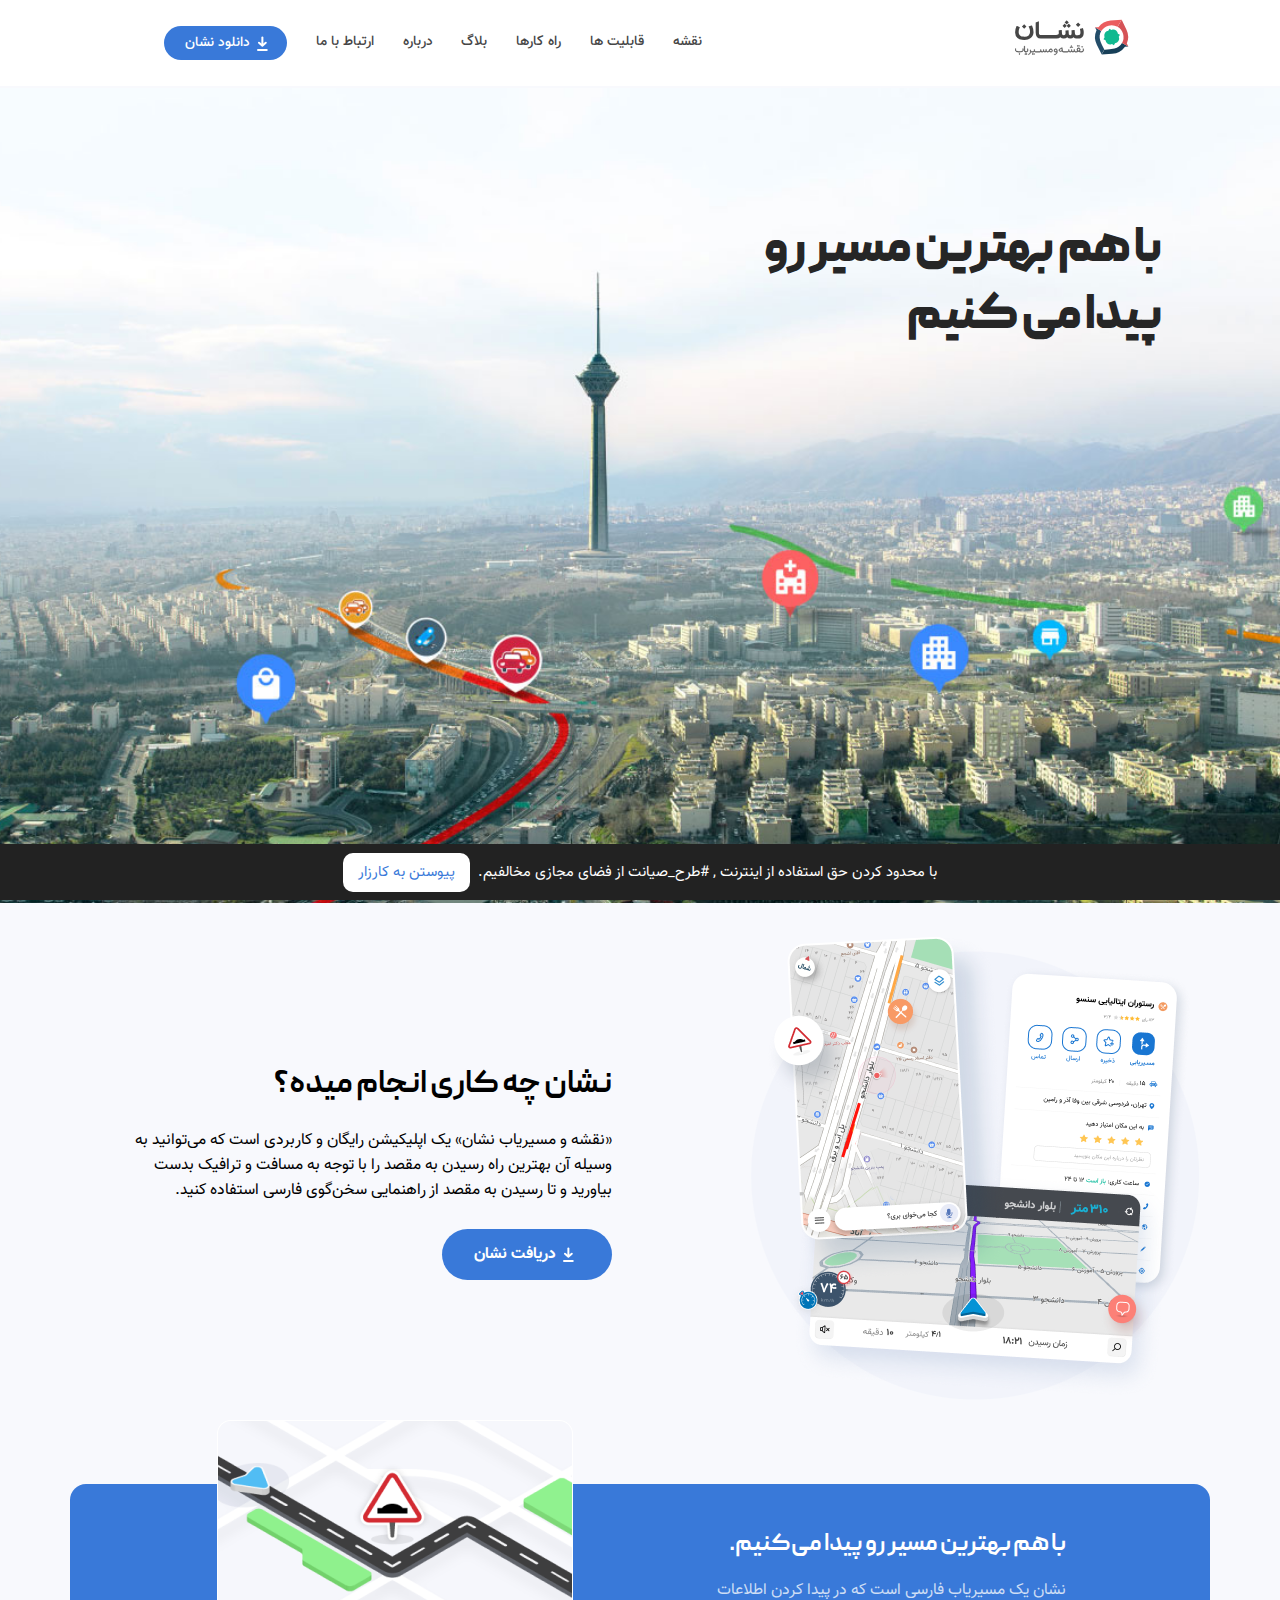
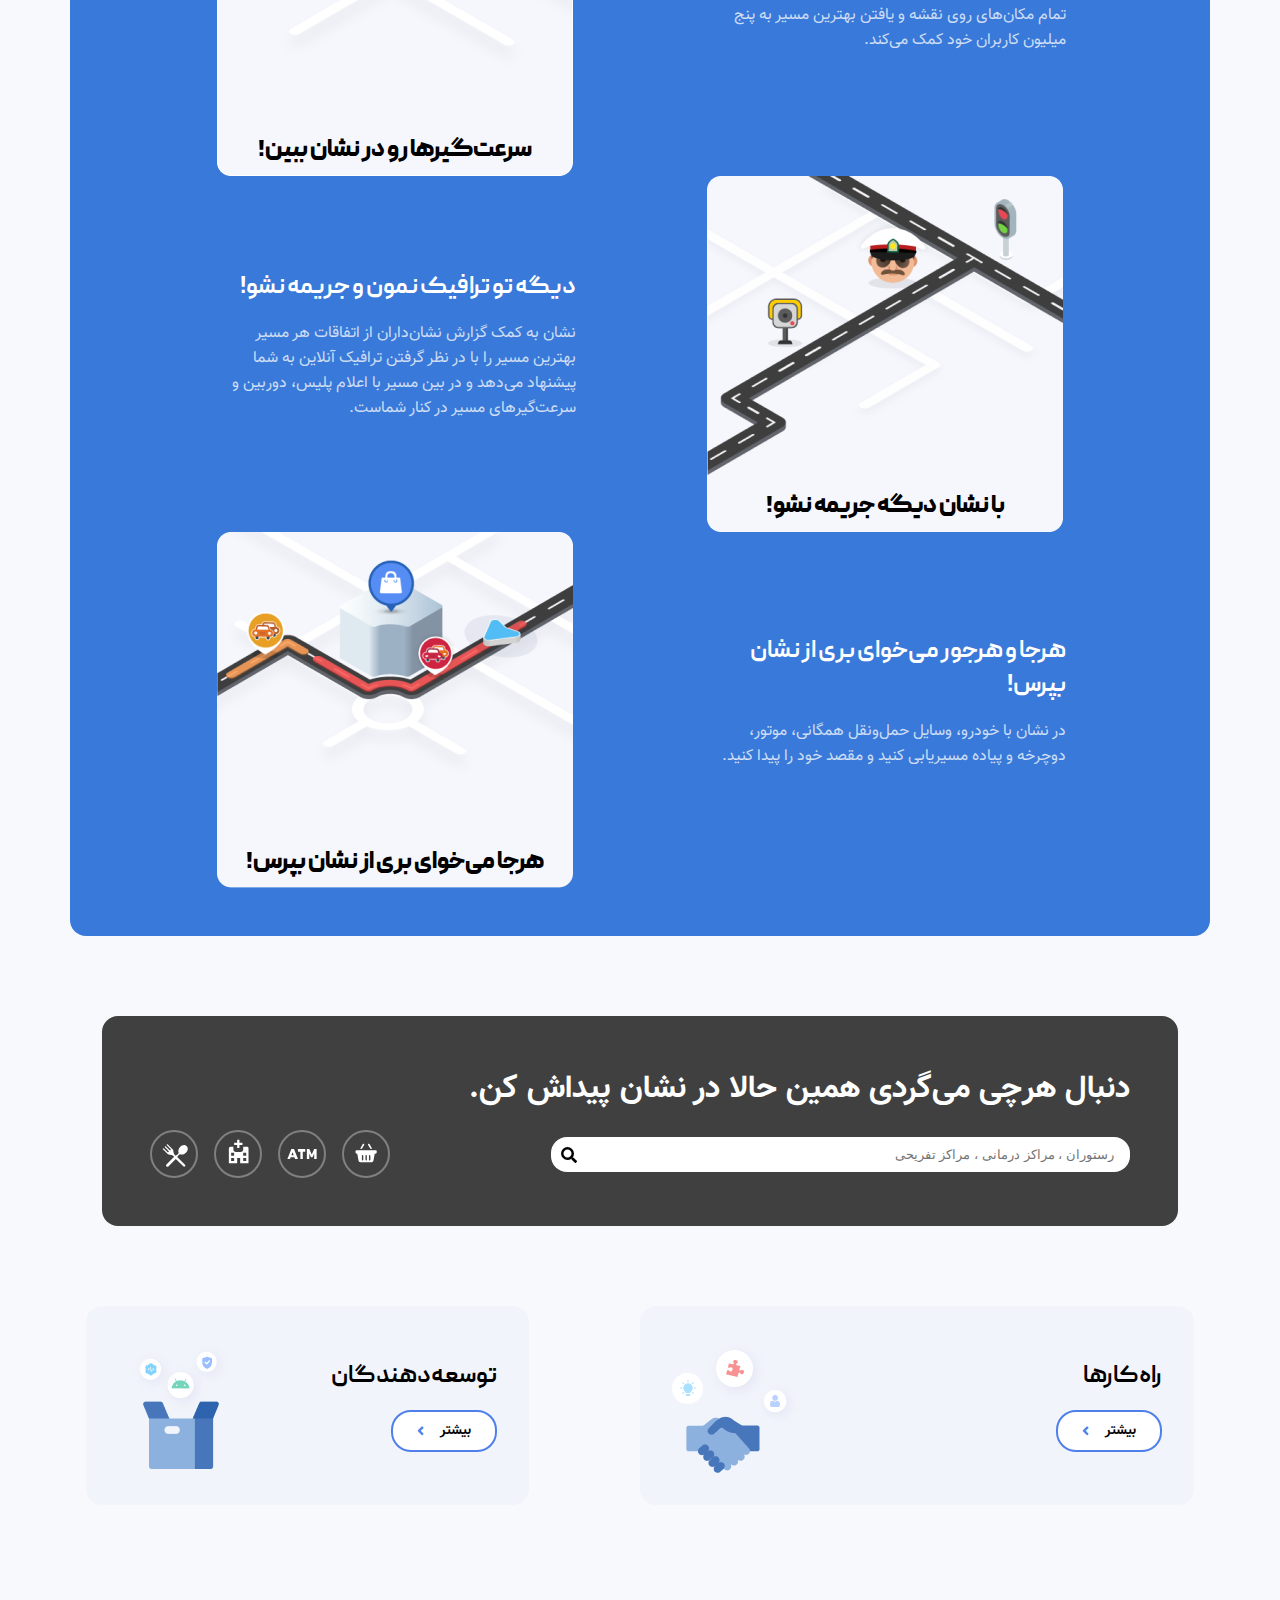
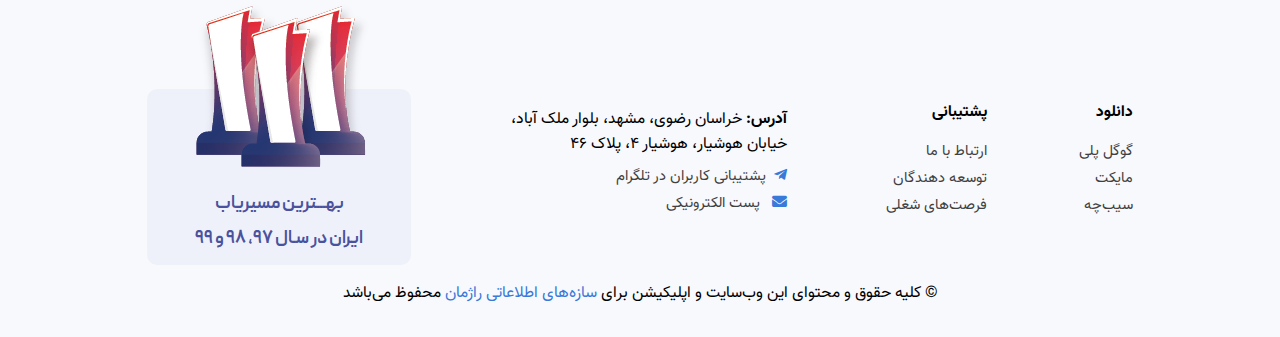
==== commit dd528591: "feat: bg-color-body" ====
--- a/index.html
+++ b/index.html
@@ -88,9 +88,7 @@
             </div>
 
         </div>
-        <div id="go-down" class="space">
-            
-        </div>
+        <div id="go-down" class="space"></div>
 
         <div class="container" >
             <div class="neshan__do">
--- a/style.css
+++ b/style.css
@@ -19,6 +19,7 @@
 body {
   margin-top: 5.5rem;
   font-family: Vazir FD !important;
+  background-color: #F8F9FD !important;
 }
 
 /*when scaling webiste image is not disapper behind page and scale */
@@ -346,6 +347,7 @@
   border-radius: 2rem;
   padding: 0.8rem 2rem 0.8rem 2rem;
   width: fit-content;
+  width: -moz-fit-content;
   transition: all 0.3s ease;
   cursor: pointer;
 }
@@ -571,7 +573,6 @@
 }
 
 header nav {
-  display: flex;
   justify-content: space-around;
   align-items: center;
   height: 100%;
@@ -836,10 +837,6 @@
   body {
     width: fit-content;
     /* font-size: 0.7rem; */
-  }
-
-  .nav-menu {
-    display: none;
   }
 
   .nav-menu {
@@ -915,7 +912,11 @@
         width: 100%;
         height: calc(110vh - 80vw);
     } */
-
+@media screen and (max-width: 390px) {
+  /* .nav-menu {
+    display: none;
+  } */
+}
 @media screen and (max-width: 374px) {
   /* .social-media {
         display: flex;
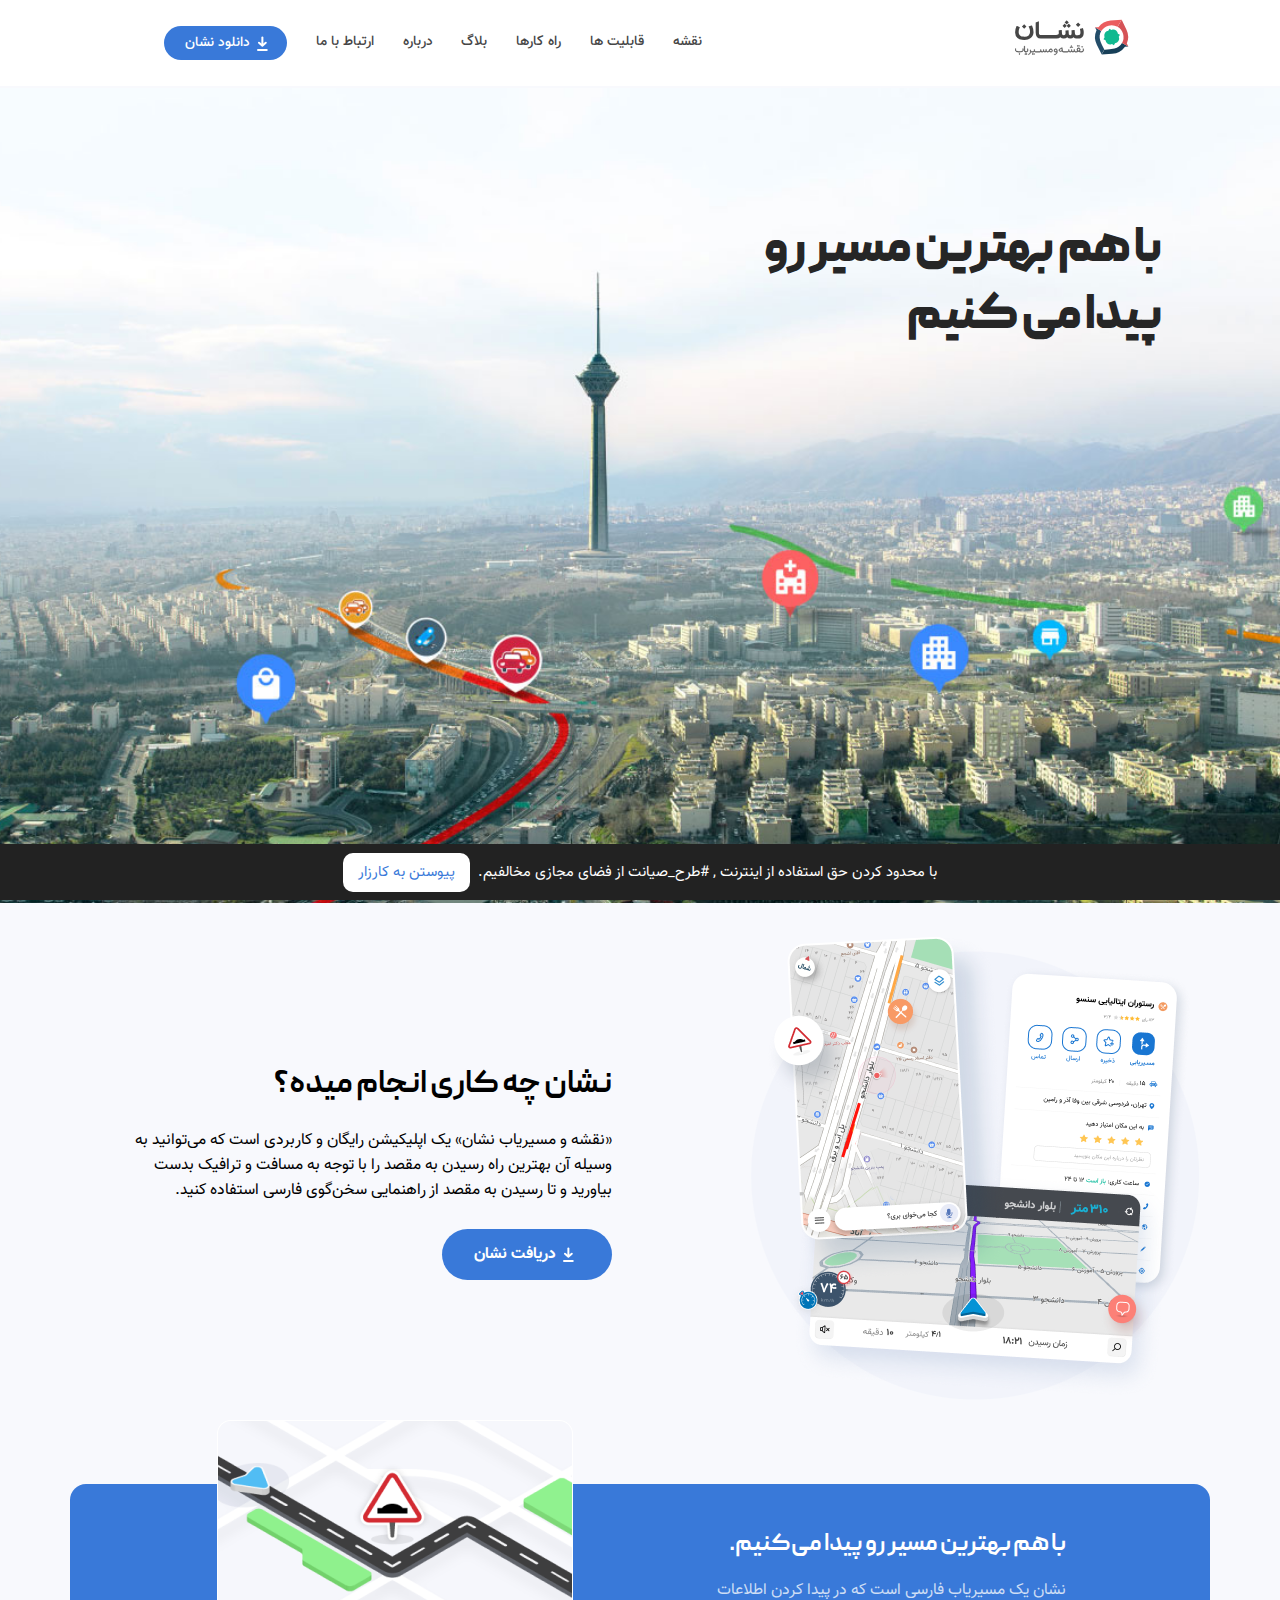
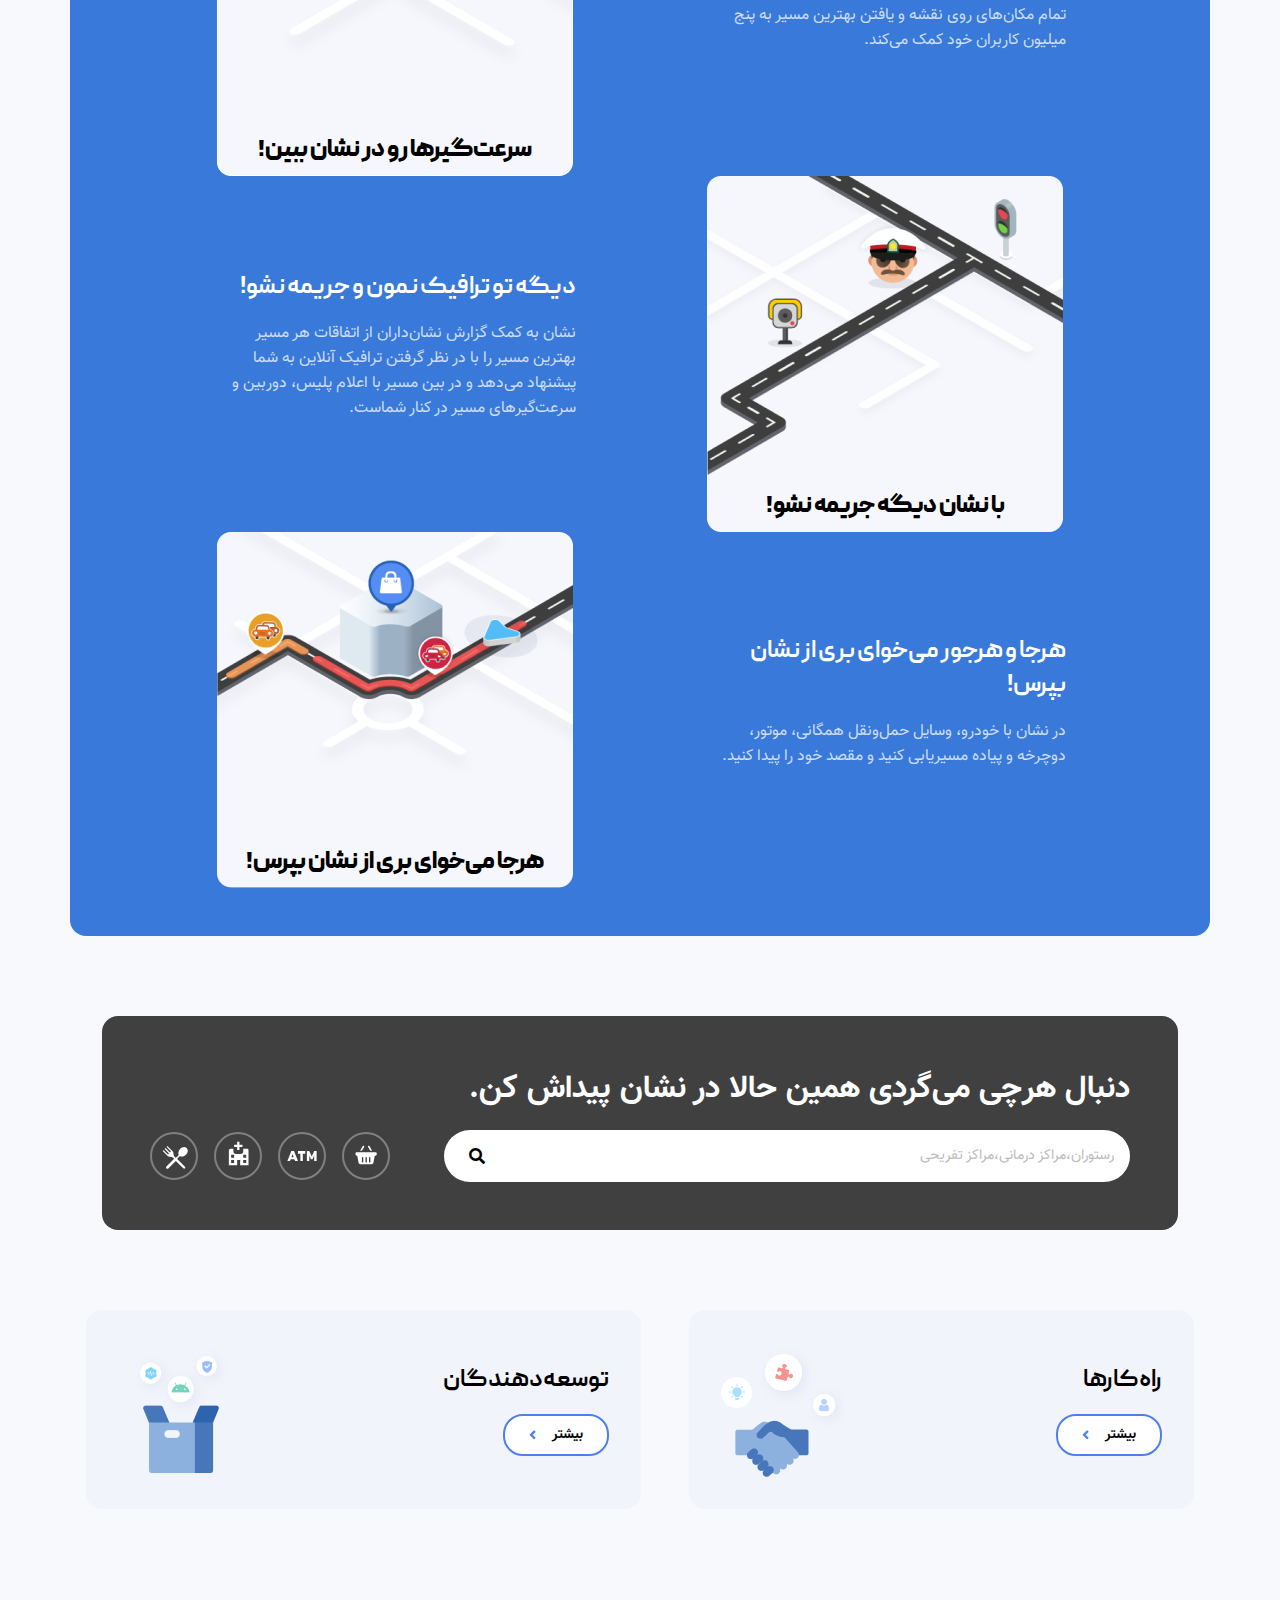
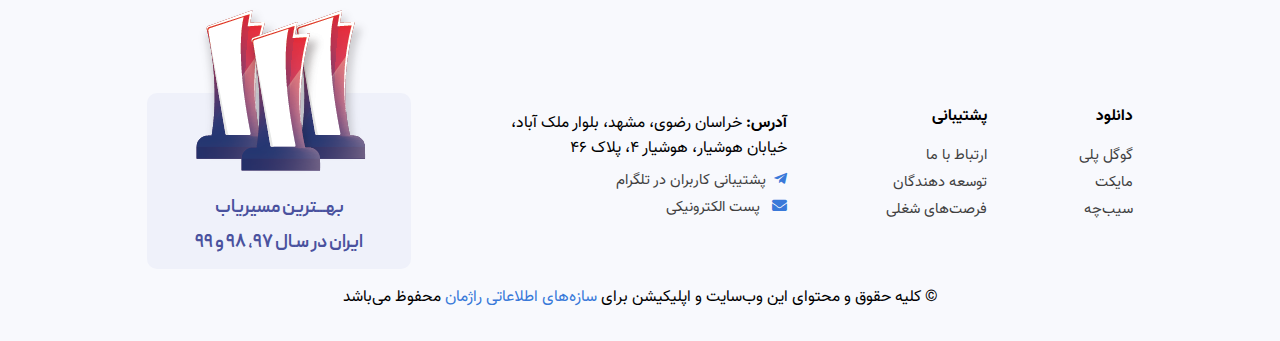
==== commit 8d1ba773: "feat: margin" ====
--- a/index.html
+++ b/index.html
@@ -191,7 +191,7 @@
 
                         <div class="input-search">
                             <form action="GET" style="position: relative;">
-                                <input type="text" placeholder="رستوران ، مراکز درمانی ، مراکز تفریحی">
+                                <input type="text" placeholder="رستوران،مراکز درمانی،مراکز تفریحی">
                                 <li class="icon__search fas fa-search"></li>
                             </form>
 
--- a/style.css
+++ b/style.css
@@ -6,6 +6,7 @@
 *,
 *:before,
 *:after {
+  -webkit-box-sizing: border-box;
   box-sizing: border-box;
   margin: 0;
   padding: 0;
@@ -85,8 +86,9 @@
   }
   .card__header {
     display: flex;
-    justify-content: center;
+    /* justify-content: center; */
     flex-direction: column;
+    align-items: center;
   }
 }
 
@@ -100,8 +102,23 @@
   }
 }
 
+@media (max-width:551px){
+  .section__text h1 {
+    font-size: 1rem !important;
+    margin: 0 0 1rem 0 !important;
+  }
+  .section__text p{
+    margin: 0 0 1rem 0 !important;
+  }
+
+}
+
 /*common mobile 576*/
 @media only screen and (max-width: 1034px) {
+  .section__text h1 {
+    margin-top: 1rem !important;
+  }
+
   .space {
     height: 9rem;
   }
@@ -176,14 +193,18 @@
     left: 10px !important;
   }
 
+  .icon__container{
+    justify-content: space-around;
+  }
   /*for tablets*/
   .icon-search {
     flex-direction: column !important;
+    align-items: stretch !important;
   }
 
   .search__container {
-    /* width: 100%; */
     margin-bottom: 1rem !important;
+
   }
 
   .black__container h1 {
@@ -223,9 +244,6 @@
 }
 
 @media (max-width: 761px) {
-  .section__text h1 {
-    margin-top: 1rem !important;
-  }
 
   .hero__image {
     background-image: url(image/tehran360.jpg);
@@ -431,33 +449,40 @@
   align-items: center;
   margin-top: 1rem;
   display: flex;
+  justify-content: space-between;
 }
 
 .search__container {
-  flex-grow: 1;
-}
-
-@media (min-width: 761px) {
-  .input-search input {
-    width: 80%;
-  }
-}
-
+  flex-basis: 70%;
+}
+ @media  (max-width:425px){
+   .black__container{
+     padding: 2rem !important;
+   }
+   
+ }
 .input-search input {
-  /* width: 80%; */
   outline: none;
   border: none;
-  border-radius: 1rem;
+  border-radius: 100px;
   background-color: white;
   padding: 10px 1rem;
+  font-family: Vazir FD !important;
+  font-size: 0.9rem !important;
+  width: 100%;
+  line-height: 2rem;
 }
 
 .icon__search {
   position: absolute;
-  z-index: 100;
-  top: 10px;
-  left: calc(20% + 10px);
+  top: 0.8rem;
+  left: 20px;
   margin: 0 auto;
+  padding: 5px;
+}
+
+::placeholder {
+  color: #BBBBBB;
 }
 
 /*----------*/
@@ -473,6 +498,13 @@
     margin-top: 1rem;
     flex-grow: 1;
   }
+  .card-1{
+    margin-left: 0 !important;
+  }
+  .card_section img{
+    margin-left: 3rem;
+
+  }
 }
 
 .card {
@@ -489,11 +521,14 @@
 }
 
 .card-1 {
-  flex-basis: 50%;
+  /* flex-basis: 50%; */
+  flex-grow: 1;
+  margin-left: 3rem;
 }
 
 .card-2 {
-  flex-basis: 40%;
+  /* flex-basis: 40%; */
+  flex-grow: 1;
 }
 
 .card_section {
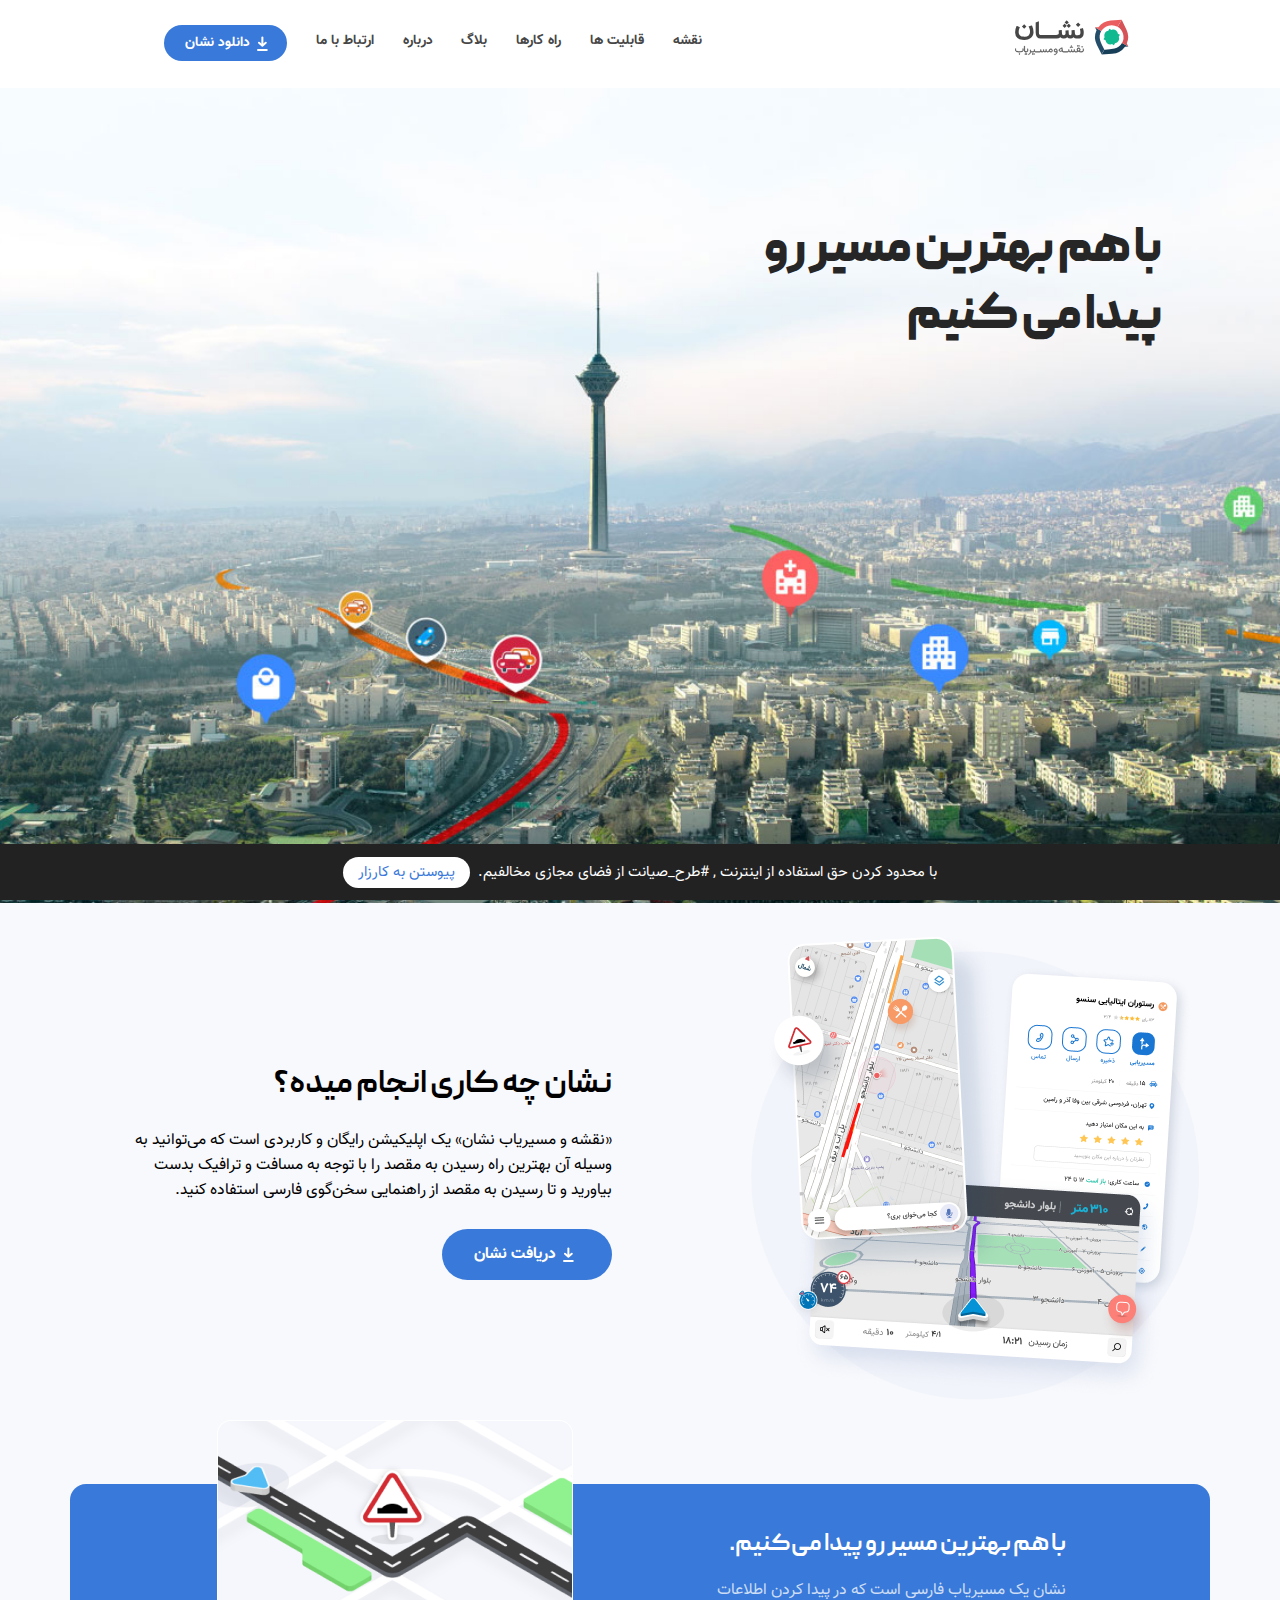
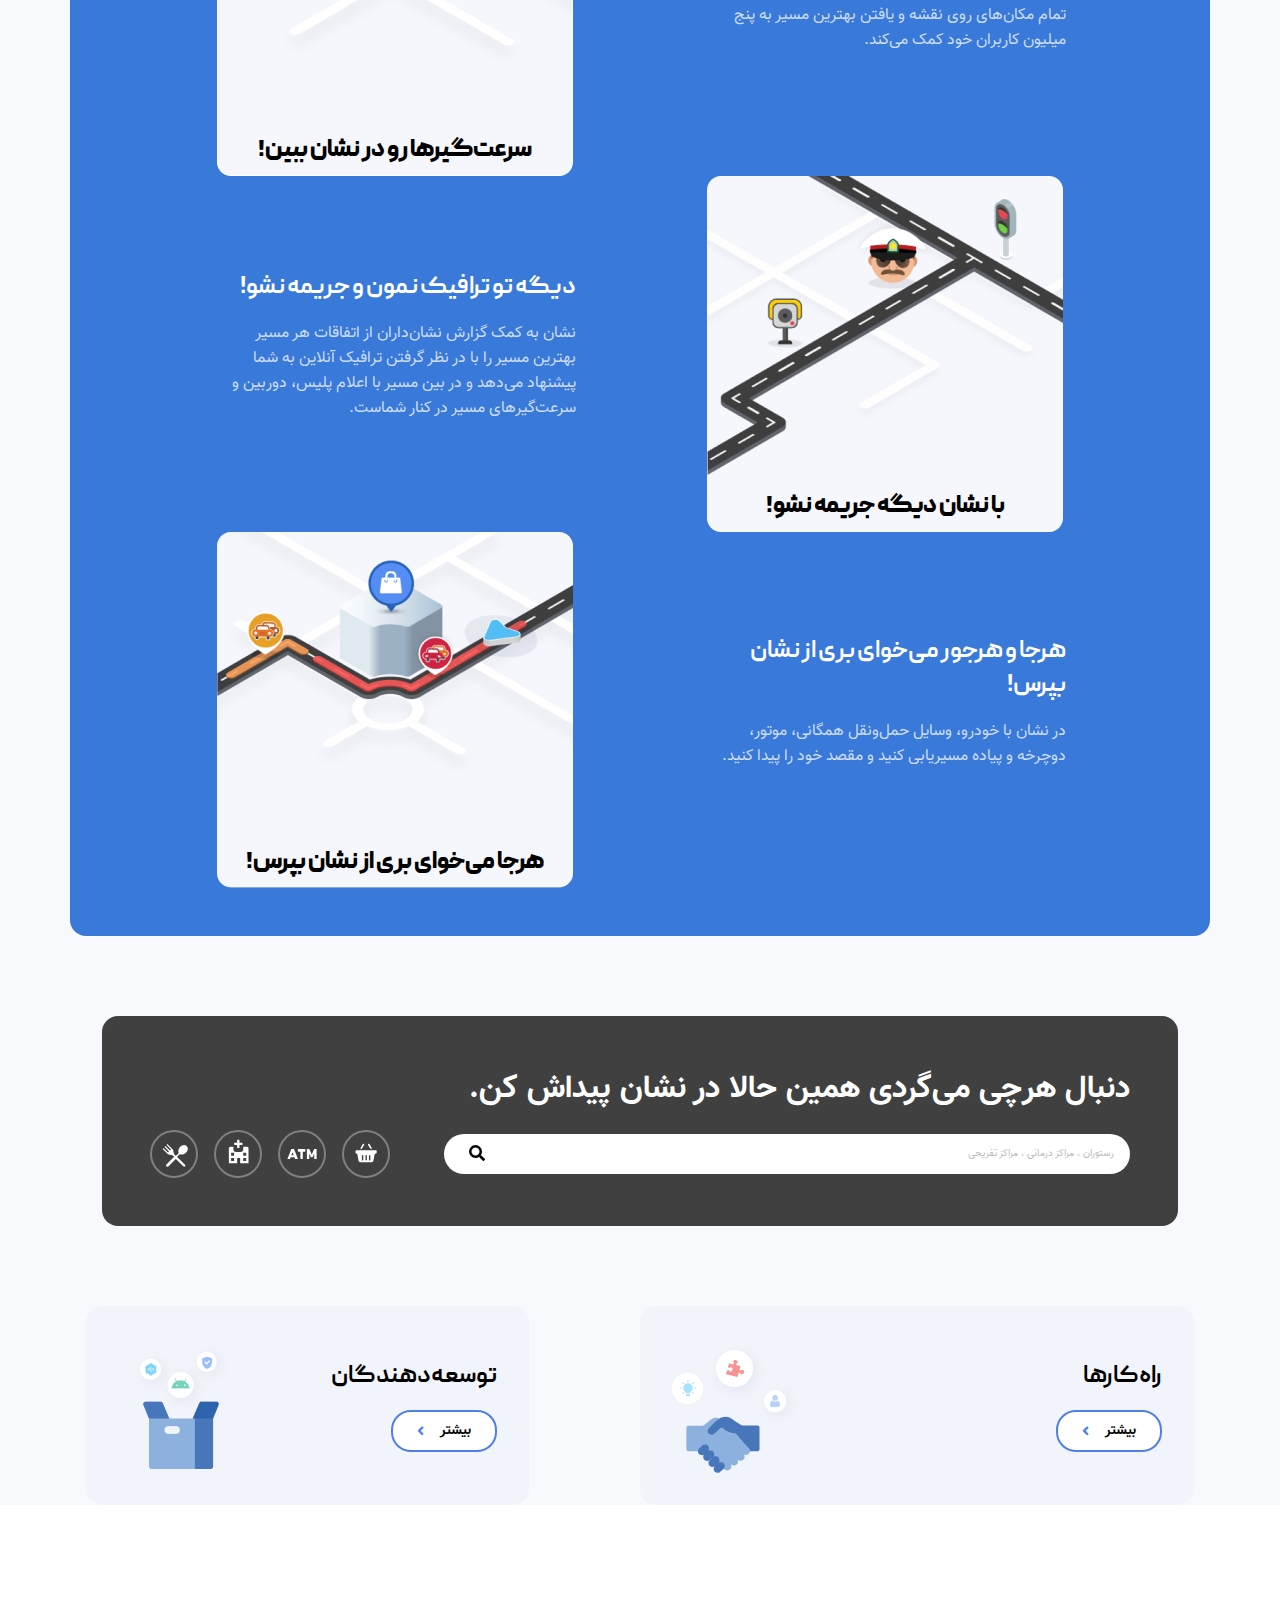
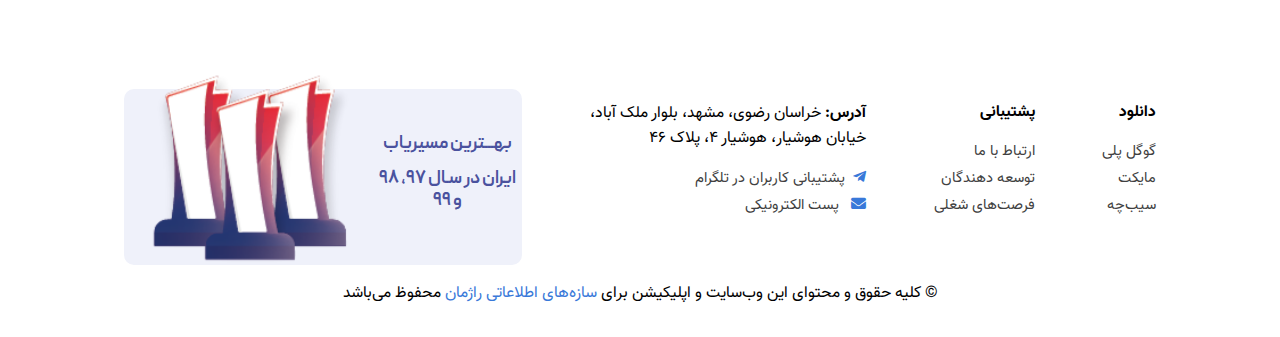
==== commit 78050e4b: "feat: navMenu-hover" ====
--- a/index.html
+++ b/index.html
@@ -42,14 +42,14 @@
                                     <rect width="24" height="24" fill="none"></rect>
                                     <g transform="translate(7.255 6)">
                                         <path d="M14.98,28.322H6.223" transform="translate(-5.478 -15.341)" fill="none"
-                                            stroke="#fff" stroke-linecap="round" stroke-linejoin="round"
+                                            stroke="currentColor" stroke-linecap="round" stroke-linejoin="round"
                                             stroke-width="2">
                                         </path>
                                         <path d="M10.5,15l3.4,2.885L17.3,15" transform="translate(-8.777 -9.258)"
-                                            fill="none" stroke="#fff" stroke-linecap="round" stroke-linejoin="round"
-                                            stroke-width="2"></path>
+                                            fill="none" stroke="currentColor" stroke-linecap="round"
+                                            stroke-linejoin="round" stroke-width="2"></path>
                                         <path d="M18,12.066V4.5" transform="translate(-12.876 -4.008)" fill="none"
-                                            stroke="#fff" stroke-linecap="round" stroke-linejoin="round"
+                                            stroke="currentColor" stroke-linecap="round" stroke-linejoin="round"
                                             stroke-width="2">
                                         </path>
                                     </g>
@@ -81,7 +81,7 @@
                     </span>
                 </a>
             </div>
-            <div class="hero__text" >
+            <div class="hero__text">
                 <h1> با هم بهترین مسیر رو
                     پیدا می کنیم</h1>
                 <span></span>
@@ -90,10 +90,10 @@
         </div>
         <div id="go-down" class="space"></div>
 
-        <div class="container" >
+        <div class="container">
             <div class="neshan__do">
 
-                <div class="right" >
+                <div class="right">
                     <img src="image/neshan-do.png" alt="">
                 </div>
 
@@ -172,7 +172,7 @@
                     </div>
 
                     <div class="section__img df text">
-                        <img src="image/image-6.png" alt="">    
+                        <img src="image/image-6.png" alt="">
                     </div>
 
                 </div>
@@ -191,7 +191,7 @@
 
                         <div class="input-search">
                             <form action="GET" style="position: relative;">
-                                <input type="text" placeholder="رستوران،مراکز درمانی،مراکز تفریحی">
+                                <input type="text" placeholder="رستوران ، مراکز درمانی ، مراکز تفریحی">
                                 <li class="icon__search fas fa-search"></li>
                             </form>
 
@@ -205,8 +205,8 @@
                             <svg xmlns="http://www.w3.org/2000/svg" viewBox="0 0 48 48">
                                 <g id="Layer_2" data-name="Layer 2">
                                     <g id="Layer_1-2" data-name="Layer 1">
-                                        <path class="path-bg" d="M47,24A23,23,0,1,1,24,1,23,23,0,0,1,47,24Z" fill="none" stroke="gray"
-                                            stroke-width="2"></path>
+                                        <path class="path-bg" d="M47,24A23,23,0,1,1,24,1,23,23,0,0,1,47,24Z" fill="none"
+                                            stroke="gray" stroke-width="2"></path>
                                         <path class="path-text"
                                             d="M19.92,18.73H18.1l2.7-4.64a.84.84,0,0,1,.48-.37.79.79,0,0,1,.6.09.76.76,0,0,1,.36.48.84.84,0,0,1-.08.6Zm8.42,0h1.82l-2.7-4.64a.78.78,0,0,0-1.06-.25.83.83,0,0,0-.36.46.86.86,0,0,0,.06.59Zm6.41,2.5v1.12a1.33,1.33,0,0,1-1.33,1.34h-.69l-1.3,7a1.84,1.84,0,0,1-.6,1,1.78,1.78,0,0,1-1.1.45H18.26a1.83,1.83,0,0,1-1.11-.45,1.89,1.89,0,0,1-.59-1l-1.3-7h-.42a1.55,1.55,0,0,1-.52-.1,1.42,1.42,0,0,1-.43-.29,1.46,1.46,0,0,1-.29-.44,1.25,1.25,0,0,1-.1-.51v-.87a1.25,1.25,0,0,1,.1-.51,1.6,1.6,0,0,1,.29-.44,1.23,1.23,0,0,1,.43-.28,1.34,1.34,0,0,1,.51-.11h18.5c.75,0,1.42.35,1.42,1.09ZM21.29,25.8a.7.7,0,0,0-.2-.5.66.66,0,0,0-.51-.21.86.86,0,0,0-.27.05.87.87,0,0,0-.23.16.7.7,0,0,0-.2.5v4a.7.7,0,0,0,.7.71.71.71,0,0,0,.51-.21.7.7,0,0,0,.2-.5Zm3.54,0a.67.67,0,0,0-.21-.5.71.71,0,0,0-.49-.21.66.66,0,0,0-.51.21.76.76,0,0,0-.15.23.81.81,0,0,0,0,.27v4a.72.72,0,0,0,.71.71.7.7,0,0,0,.7-.71Zm3.55,0a.81.81,0,0,0-.05-.27.79.79,0,0,0-.39-.39.86.86,0,0,0-.27-.05.72.72,0,0,0-.71.71v4a.75.75,0,0,0,.21.5.73.73,0,0,0,1,0,.75.75,0,0,0,.21-.5Z"
                                             fill="#fff"></path>
@@ -220,8 +220,8 @@
                             <svg xmlns="http://www.w3.org/2000/svg" viewBox="0 0 48 48">
                                 <g id="Layer_2" data-name="Layer 2">
                                     <g id="Layer_1-2" data-name="Layer 1">
-                                        <path class="path-bg" d="M47,24A23,23,0,1,1,24,1,23,23,0,0,1,47,24Z" fill="none" stroke="gray"
-                                            stroke-width="2"></path>
+                                        <path class="path-bg" d="M47,24A23,23,0,1,1,24,1,23,23,0,0,1,47,24Z" fill="none"
+                                            stroke="gray" stroke-width="2"></path>
                                         <path class="path-text"
                                             d="M16.39,27.19h-3.7L12,29H9.37l4-10H16l4,10H17.09Zm-.71-1.82L14.54,22.3,13.4,25.37Zm6.69-3.65H19.94V19h7.31v2.73H24.81V29H22.37ZM36.19,29V23.54l-1.62,3.65H32.94l-1.63-3.65V29H28.87V19h2.44l2.44,5.47L36.19,19h2.44V29Z"
                                             fill="#fff"></path>
@@ -234,8 +234,8 @@
                             <svg xmlns="http://www.w3.org/2000/svg" viewBox="0 0 48 48">
                                 <g id="Layer_2" data-name="Layer 2">
                                     <g id="Layer_1-2" data-name="Layer 1">
-                                        <path class="path-bg" d="M47,24A23,23,0,1,1,24,1,23,23,0,0,1,47,24Z" fill="none" stroke="gray"
-                                            stroke-width="2"></path>
+                                        <path class="path-bg" d="M47,24A23,23,0,1,1,24,1,23,23,0,0,1,47,24Z" fill="none"
+                                            stroke="gray" stroke-width="2"></path>
                                         <path class="path-text"
                                             d="M23.17,9.83v3h-3v2.26h3v3h2.26v-3h3V12.85h-3v-3Zm-6.65,6.8a1.67,1.67,0,0,0-1.66,1.65v15h8.31V28h3v5.29H34.5v-15a1.55,1.55,0,0,0-.13-.63,1.6,1.6,0,0,0-.36-.54,1.77,1.77,0,0,0-.53-.36,1.73,1.73,0,0,0-.64-.12H29.21v2.74a2.55,2.55,0,0,1-.75,1.8,2.62,2.62,0,0,1-1.8.75H21.94a2.64,2.64,0,0,1-1.8-.75,2.55,2.55,0,0,1-.75-1.8V16.63Zm.61,6.05h3v3h-3Zm12.08,0h3v3h-3ZM17.13,28h3v3h-3Zm12.08,0h3v3h-3Z"
                                             fill="#fff"></path>
@@ -248,8 +248,8 @@
                             <svg xmlns="http://www.w3.org/2000/svg" viewBox="0 0 48 48">
                                 <g id="Layer_2" data-name="Layer 2">
                                     <g id="Layer_1-2" data-name="Layer 1">
-                                        <path class="path-bg" d="M47,24A23,23,0,1,1,24,1,23,23,0,0,1,47,24Z" fill="none" stroke="gray"
-                                            stroke-width="2"></path>
+                                        <path class="path-bg" d="M47,24A23,23,0,1,1,24,1,23,23,0,0,1,47,24Z" fill="none"
+                                            stroke="gray" stroke-width="2"></path>
                                         <path class="path-text"
                                             d="M30.13,24.25c1.33.71,3.88.48,5.81-1.45s2.64-4.75.84-6.61l-.05-.05c-1.88-1.82-4.68-1.1-6.61.83S28,21.45,28.67,22.78c-.19,1.08-1.67,2.26-3,3a5.11,5.11,0,0,1-2.3-4.19,2.87,2.87,0,0,0-.11-1.3,2.8,2.8,0,0,0-.68-1.12l-4.76-4.76a.6.6,0,0,0-.21-.14.74.74,0,0,0-.25-.05.66.66,0,0,0-.25.05.64.64,0,0,0-.22.14v0a.63.63,0,0,0,0,.92L20.53,19a.63.63,0,0,1,.16.24.67.67,0,0,1,.06.28.71.71,0,0,1-.06.28.53.53,0,0,1-.16.23.7.7,0,0,1-.51.22.73.73,0,0,1-.52-.22l-3.65-3.64a.6.6,0,0,0-.21-.14.56.56,0,0,0-.25-.05.53.53,0,0,0-.25.05.74.74,0,0,0-.22.14h0a.68.68,0,0,0-.19.47.66.66,0,0,0,.19.46L18.55,21a.73.73,0,0,1,.21.52.76.76,0,0,1-.22.51.74.74,0,0,1-.51.21.7.7,0,0,1-.51-.2L13.87,18.4a.66.66,0,0,0-.46-.19.63.63,0,0,0-.46.2.64.64,0,0,0-.19.45.65.65,0,0,0,.18.46l4.76,4.76h0a3.18,3.18,0,0,0,2.26.71s0,0,0,0a5,5,0,0,1,2.36.48,4.85,4.85,0,0,1,1.85,1.54l-7.75,7.76,0,0a1.16,1.16,0,0,0-.26.39,1.15,1.15,0,0,0,0,.94,1.31,1.31,0,0,0,.26.4l.14.14a1.2,1.2,0,0,0,.4.26,1.23,1.23,0,0,0,.47.09,1.18,1.18,0,0,0,.46-.09,1.2,1.2,0,0,0,.4-.26l0,0,3-3,4.55-4.54,7.47,7.47s0,0,0,0a1.23,1.23,0,0,0,.86.33,1.21,1.21,0,0,0,.84-.35,1.29,1.29,0,0,0,.36-.85,1.24,1.24,0,0,0-.34-.85s0,0-.05,0h0l-7.76-7.76C28.05,25.69,29.15,24.4,30.13,24.25Z"
                                             fill="#fff"></path>
@@ -297,7 +297,7 @@
         </div>
 
     </main>
-    
+
     <div class="fixed-footer">
         <div class="df sub-footer">
             <div class="siyanat">
@@ -330,7 +330,7 @@
                 </div>
 
                 <div class="col-footer address">
-                    <div>
+                    <div class="container-addresse">
                         <p>
                             <strong class="title">آدرس‌:‌</strong> خراسان رضوی، مشهد،
                             بلوار ملک آباد،<br>
--- a/style.css
+++ b/style.css
@@ -20,6 +20,11 @@
 body {
   margin-top: 5.5rem;
   font-family: Vazir FD !important;
+
+}
+
+
+main {
   background-color: #F8F9FD !important;
 }
 
@@ -72,6 +77,7 @@
 
 /*-----------------START MAIN--------------*/
 @media only screen and (max-width: 392px) {
+
   /* for firefox */
   .card_section {
     justify-content: center !important;
@@ -81,14 +87,15 @@
   .card_section img {
     display: none;
   }
+
   .card-2 {
     flex-basis: 50% !important;
   }
+
   .card__header {
     display: flex;
-    /* justify-content: center; */
+    justify-content: center;
     flex-direction: column;
-    align-items: center;
   }
 }
 
@@ -102,26 +109,12 @@
   }
 }
 
-@media (max-width:551px){
-  .section__text h1 {
-    font-size: 1rem !important;
-    margin: 0 0 1rem 0 !important;
-  }
-  .section__text p{
-    margin: 0 0 1rem 0 !important;
-  }
-
-}
-
 /*common mobile 576*/
 @media only screen and (max-width: 1034px) {
-  .section__text h1 {
-    margin-top: 1rem !important;
-  }
-
   .space {
     height: 9rem;
   }
+
   .neshan__do .left {
     align-items: center !important;
   }
@@ -193,9 +186,10 @@
     left: 10px !important;
   }
 
-  .icon__container{
+  .icon__container {
     justify-content: space-around;
   }
+
   /*for tablets*/
   .icon-search {
     flex-direction: column !important;
@@ -244,6 +238,9 @@
 }
 
 @media (max-width: 761px) {
+  .section__text h1 {
+    margin-top: 1rem !important;
+  }
 
   .hero__image {
     background-image: url(image/tehran360.jpg);
@@ -369,11 +366,13 @@
   transition: all 0.3s ease;
   cursor: pointer;
 }
+
 .btn__blue p {
   color: white;
   font-weight: bold;
   font-size: 1rem;
 }
+
 .btn__blue:hover {
   transform: translateY(-10px);
 }
@@ -413,33 +412,38 @@
   transition: 0.4s;
 }
 
-.icon__atm:hover > svg path {
+.icon__atm:hover>svg path {
   fill: var(--icon-hover);
   stroke: var(--icon-hover);
 }
+
 .icon__atm:hover .path-text {
   fill: white !important;
 }
 
-.icon__bag:hover > svg path {
+.icon__bag:hover>svg path {
   fill: var(--icon-hover);
   stroke: var(--icon-hover);
 }
+
 .icon__bag:hover .path-text {
   fill: white !important;
 }
 
-.icon__restaurant:hover > svg path {
+.icon__restaurant:hover>svg path {
   fill: var(--icon-hover);
   stroke: var(--icon-hover);
 }
+
 .icon__restaurant:hover .path-text {
   fill: white !important;
 }
-.icon__build:hover > svg path {
+
+.icon__build:hover>svg path {
   fill: var(--icon-hover);
   stroke: var(--icon-hover);
 }
+
 .icon__build:hover .path-text {
   fill: white !important;
 }
@@ -455,12 +459,7 @@
 .search__container {
   flex-basis: 70%;
 }
- @media  (max-width:425px){
-   .black__container{
-     padding: 2rem !important;
-   }
-   
- }
+
 .input-search input {
   outline: none;
   border: none;
@@ -468,17 +467,29 @@
   background-color: white;
   padding: 10px 1rem;
   font-family: Vazir FD !important;
-  font-size: 0.9rem !important;
+  font-size: 10px !important;
   width: 100%;
-  line-height: 2rem;
+  /* color: #BBBBBB !important; */
+  line-height: 20px;
 }
 
 .icon__search {
   position: absolute;
-  top: 0.8rem;
+  z-index: 100;
+  top: 6px;
   left: 20px;
   margin: 0 auto;
   padding: 5px;
+}
+
+::-webkit-input-placeholder {
+  /* Edge */
+  color: #BBBBBB;
+}
+
+:-ms-input-placeholder {
+  /* Internet Explorer 10-11 */
+  color: #BBBBBB;
 }
 
 ::placeholder {
@@ -498,13 +509,6 @@
     margin-top: 1rem;
     flex-grow: 1;
   }
-  .card-1{
-    margin-left: 0 !important;
-  }
-  .card_section img{
-    margin-left: 3rem;
-
-  }
 }
 
 .card {
@@ -521,14 +525,11 @@
 }
 
 .card-1 {
-  /* flex-basis: 50%; */
-  flex-grow: 1;
-  margin-left: 3rem;
+  flex-basis: 50%;
 }
 
 .card-2 {
-  /* flex-basis: 40%; */
-  flex-grow: 1;
+  flex-basis: 40%;
 }
 
 .card_section {
@@ -573,10 +574,12 @@
   color: #4e7fea;
   margin-right: 1rem;
 }
+
 /* img section and text behind it */
 .section__img.text {
   position: relative;
 }
+
 .blue_container .row .section__img::after {
   position: absolute;
   color: black;
@@ -585,15 +588,19 @@
   font-size: 1.5rem;
   font-family: peyda;
 }
+
 .blue_container .row:nth-of-type(1) .section__img.text::after {
   content: "سرعت‌گیرها رو در نشان ببین!";
 }
+
 .blue_container .row:nth-of-type(2) .section__img.text::after {
   content: "با نشان دیگه جریمه نشو!";
 }
+
 .blue_container .row:nth-of-type(3) .section__img.text::after {
   content: "هرجا می‌خوای بری از نشان بپرس!";
 }
+
 /*-----------------END MAIN--------------*/
 
 /*---------header--------------*/
@@ -624,7 +631,7 @@
 }
 
 header nav ul li a {
-  font: 500 0.875rem/1.1rem Vazir FD !important;
+  font: bold 0.875rem/1.1rem Vazir FD;
   color: #464646;
 }
 
@@ -634,13 +641,16 @@
 
 .btn_header {
   display: flex;
-  font: 500 0.875rem/1rem Vazir FD !important;
+  font: 600 0.875rem/1rem Vazir FD !important;
   align-items: center;
   padding: 0.32rem 0.81rem 0.3rem 1.31rem;
   border-radius: 100px;
   background-color: #3979d9;
   color: #fff;
   border: none;
+  height: 36px;
+
+
 }
 
 .btn_header:hover {
@@ -665,11 +675,7 @@
   margin: 5px auto;
   -webkit-transition: all 0.3s ease-in-out;
   transition: all 0.3s ease-in-out;
-  background-color: #101010;
-}
-
-.fix {
-  position: fixed;
+  background-color: #222222;
 }
 
 /*---------end-header-----------------*/
@@ -704,10 +710,11 @@
   color: #3979d9;
   margin-right: 0.5rem;
   font: 0.93rem Vazir FD !important;
-  border-radius: 0.62rem;
-  padding: 0.5rem 0.93rem;
+  border-radius: 20px;
+  padding: 0.3rem 0.93rem;
   border: none;
   cursor: pointer;
+  height: 31px;
 }
 
 .main-footer {
@@ -732,15 +739,9 @@
   margin-bottom: 0.3em;
 }
 
-.address div {
-  margin: 0.5em;
-}
-
-/* .col-footer a,
-p {
-    font: 0.93rem/2em Vazir FD !important;
-    color: #404040;
-} */
+.address .container-addresse {
+  margin-bottom: 1em;
+}
 
 footer i {
   color: #3979d9;
@@ -761,7 +762,7 @@
 
 .cap p {
   padding: 0.4rem;
-  font: bold 1.12rem/1.4rem peyda !important;
+  font: 700 1.12rem/1.4rem peyda !important;
   color: #4a529e;
   text-align: center;
 }
@@ -794,18 +795,34 @@
 }
 
 #check {
-    display: none;
-} */
-
-@media only screen and (max-width: 962px) {
+   */
+@media only screen and (max-width: 1300px) {
+  .cap {
+    width: fit-content;
+    flex-direction: row-reverse;
+  }
+
+  .cap img {
+    width: 75%;
+  }
+}
+
+@media only screen and (max-width: 1024px) {
+
   header nav ul li a {
-    font-size: 26px;
+
+    font-weight: 600;
+    font-size: 20px;
+    line-height: 2rem;
     color: #fff !important;
-  }
-
-  /* .checkbtn {
-        display: block;
-    } */
+    margin-bottom: 20px;
+
+  }
+
+  header nav ul li a:hover {
+    color: #404040 !important;
+  }
+
 
   .nav-menu {
     position: fixed;
@@ -843,48 +860,36 @@
   .btn_header {
     background-color: #fff;
     color: #3979d9;
-    height: 30px;
+    height: 50px;
     margin: 0 auto;
+  }
+
+  .btn_header svg {
+    fill: #3979D9;
+    color: #3979D9;
+
   }
 
   .fixed-footer {
     position: sticky;
     bottom: 0;
     width: 100%;
-  }
-
-  /* #check:checked~ul {
-        right: 0;
-    } */
-  .cap {
-    width: fit-content;
-    flex-direction: row-reverse;
-  }
-}
-
-@media only screen and (min-width: 601px) and(max-width: 850px) {
+    z-index: 1;
+  }
+
+}
+
+/* 
+@media only screen and (min-width: 601px) and (max-width: 850px) {
   .address {
     flex-basis: 27%;
   }
-}
+} */
 
 @media only screen and (max-width: 600px) {
   body {
     width: fit-content;
-    /* font-size: 0.7rem; */
-  }
-
-  .nav-menu {
-    position: fixed;
-    width: 100%;
-    height: 100vh;
-    background-color: #3979d9;
-    color: #fff;
-    top: 80px;
-    right: -100%;
-    text-align: center;
-    transition: all 0.5s;
-    flex-direction: column;
+
   }
 
   .carzar {
@@ -943,20 +948,9 @@
   }
 }
 
-/* section {
-        width: 100%;
-        height: calc(110vh - 80vw);
-    } */
-@media screen and (max-width: 390px) {
-  /* .nav-menu {
-    display: none;
-  } */
-}
+
+
 @media screen and (max-width: 374px) {
-  /* .social-media {
-        display: flex;
-        justify-content: space-around;
-    } */
 
   .cap img {
     width: 60%;
@@ -1086,4 +1080,4 @@
   font-weight: normal;
   src: url("fonts/woff2/PeydaWeb-Regular.woff2") format("woff2"),
     url("fonts/woff/PeydaWeb-Regular.woff") format("woff");
-}
+}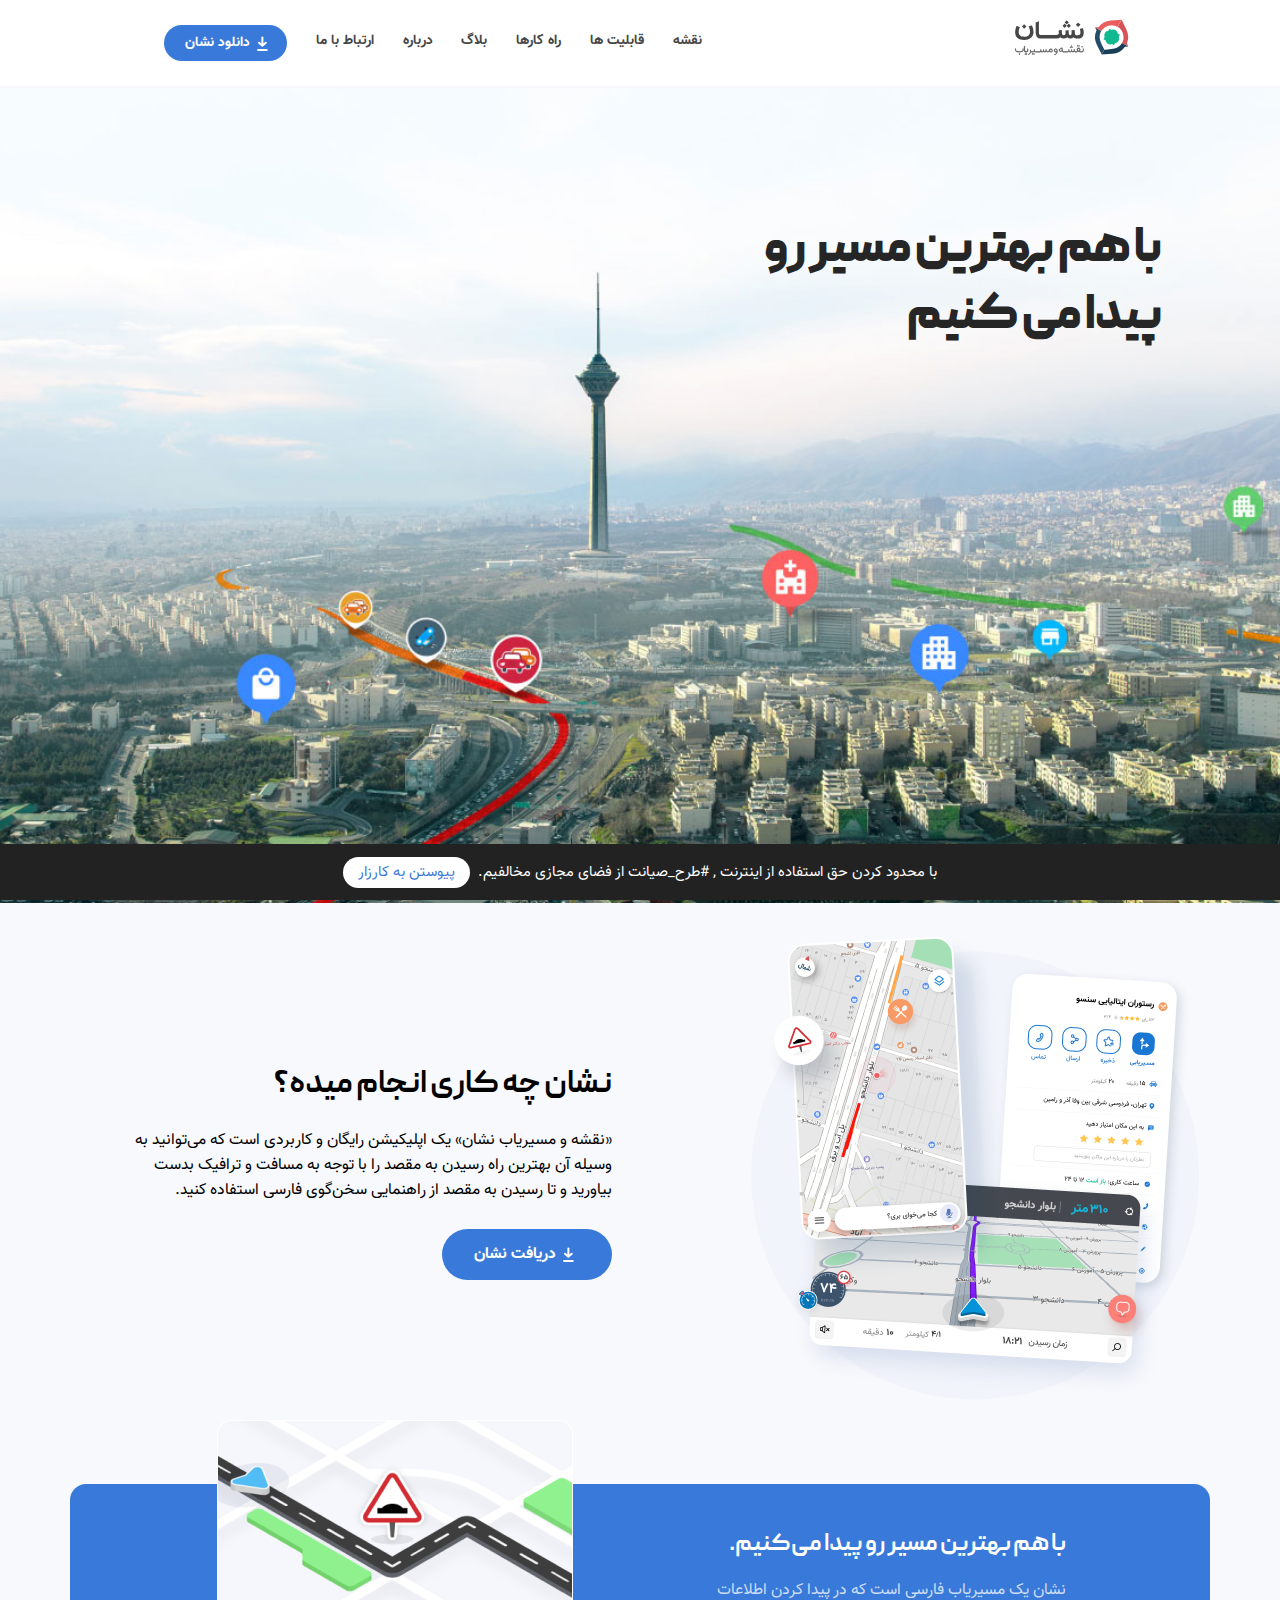
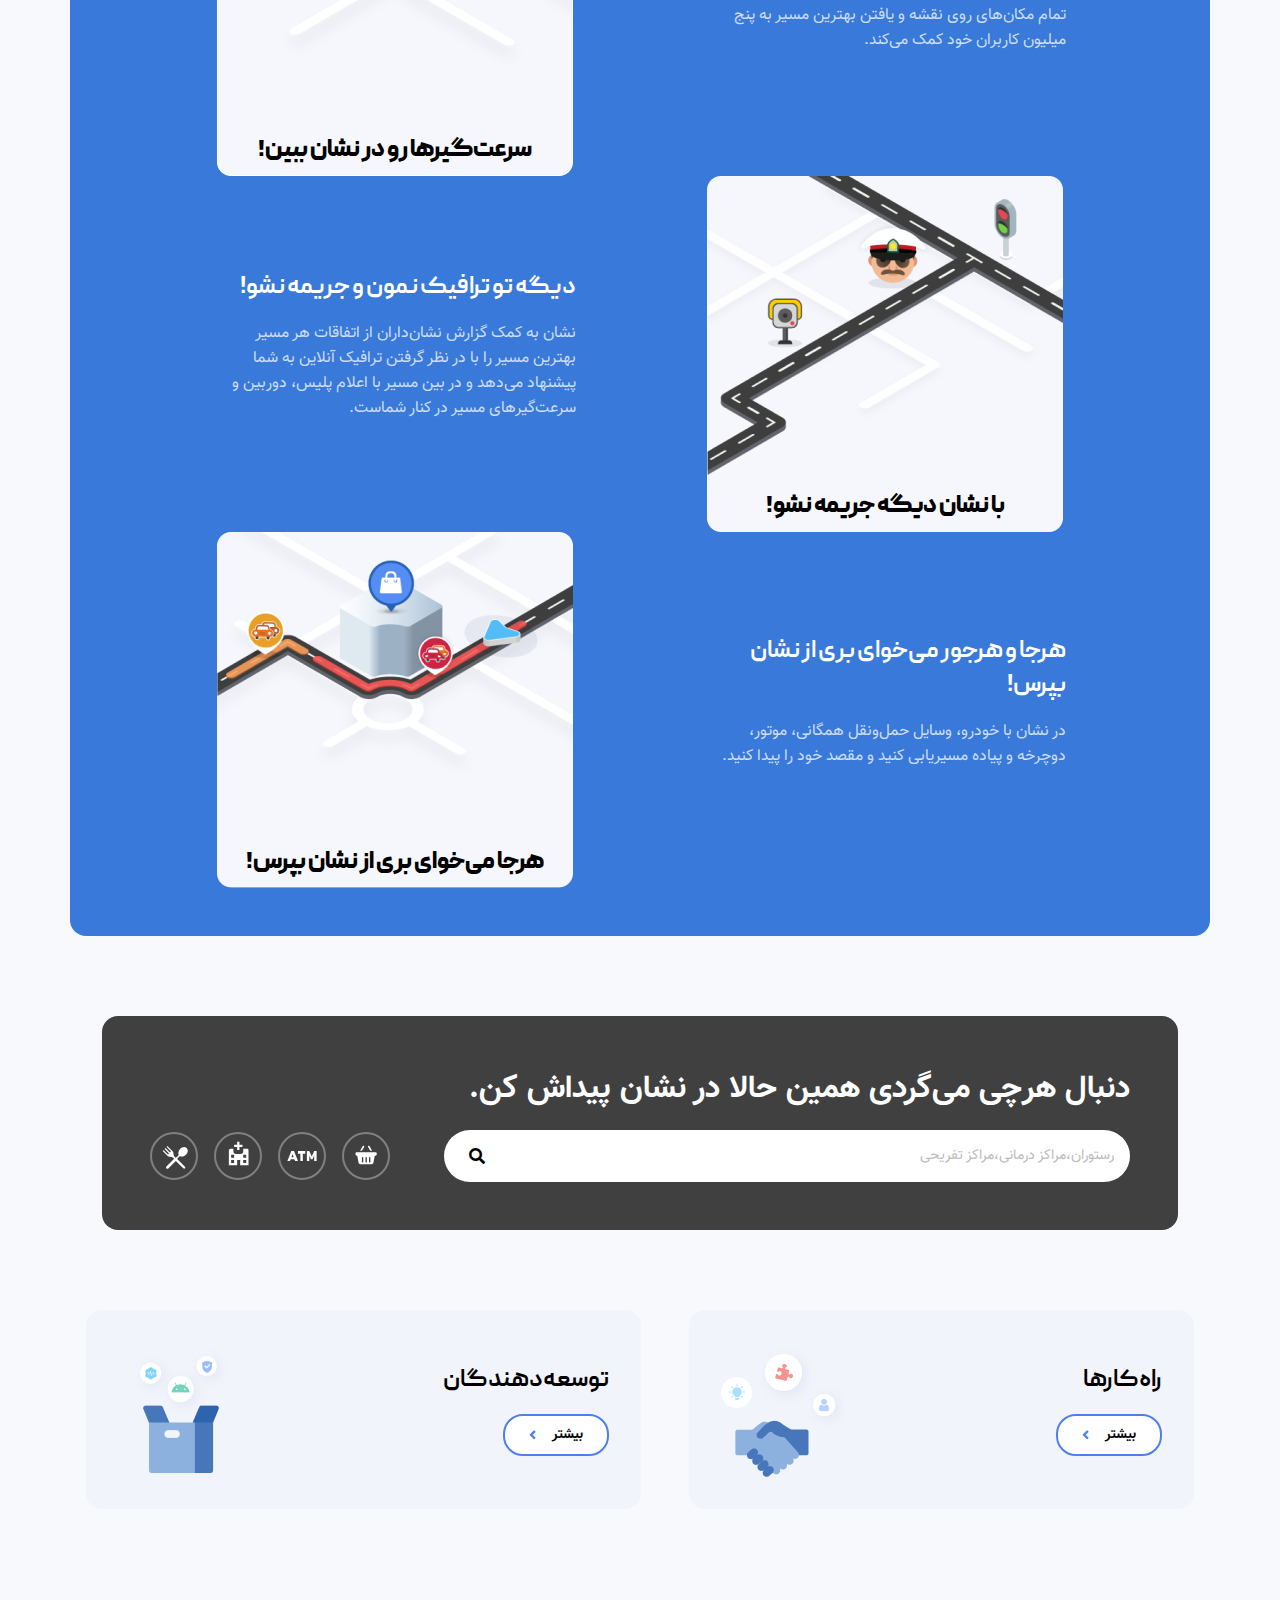
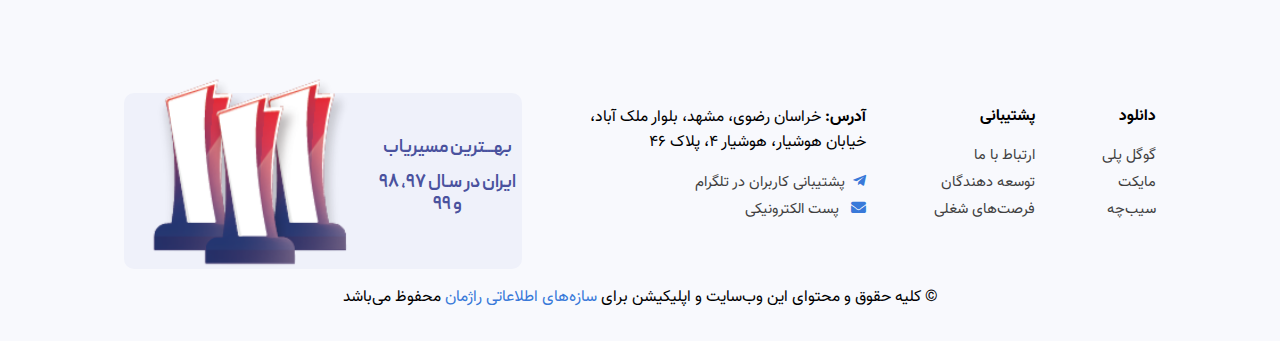
==== commit 98773a45: "merge master" ====
--- a/index.html
+++ b/index.html
@@ -191,7 +191,7 @@
 
                         <div class="input-search">
                             <form action="GET" style="position: relative;">
-                                <input type="text" placeholder="رستوران ، مراکز درمانی ، مراکز تفریحی">
+                                <input type="text" placeholder="رستوران،مراکز درمانی،مراکز تفریحی">
                                 <li class="icon__search fas fa-search"></li>
                             </form>
 
--- a/style.css
+++ b/style.css
@@ -15,17 +15,12 @@
 html {
   scroll-behavior: smooth;
   box-sizing: border-box;
+  background-color: #F8F9FD !important;
 }
 
 body {
   margin-top: 5.5rem;
   font-family: Vazir FD !important;
-
-}
-
-
-main {
-  background-color: #F8F9FD !important;
 }
 
 /*when scaling webiste image is not disapper behind page and scale */
@@ -85,7 +80,7 @@
   }
 
   .card_section img {
-    display: none;
+    margin-left: 0 !important;
   }
 
   .card-2 {
@@ -94,9 +89,10 @@
 
   .card__header {
     display: flex;
-    justify-content: center;
     flex-direction: column;
-  }
+    align-items: center;
+  }
+
 }
 
 @media only screen and (min-width: 2000px) {
@@ -109,8 +105,23 @@
   }
 }
 
+@media (max-width:551px){
+  .section__text h1 {
+    font-size: 1rem !important;
+    margin: 0 0 1rem 0 !important;
+  }
+  .section__text p{
+    margin: 0 0 1rem 0 !important;
+  }
+
+}
+
 /*common mobile 576*/
 @media only screen and (max-width: 1034px) {
+  .section__text h1 {
+    margin-top: 1rem !important;
+  }
+
   .space {
     height: 9rem;
   }
@@ -238,9 +249,6 @@
 }
 
 @media (max-width: 761px) {
-  .section__text h1 {
-    margin-top: 1rem !important;
-  }
 
   .hero__image {
     background-image: url(image/tehran360.jpg);
@@ -459,7 +467,12 @@
 .search__container {
   flex-basis: 70%;
 }
-
+ @media  (max-width:425px){
+   .black__container{
+     padding: 2rem !important;
+   }
+   
+ }
 .input-search input {
   outline: none;
   border: none;
@@ -467,16 +480,14 @@
   background-color: white;
   padding: 10px 1rem;
   font-family: Vazir FD !important;
-  font-size: 10px !important;
+  font-size: 0.9rem !important;
   width: 100%;
-  /* color: #BBBBBB !important; */
-  line-height: 20px;
+  line-height: 2rem;
 }
 
 .icon__search {
   position: absolute;
-  z-index: 100;
-  top: 6px;
+  top: 0.8rem;
   left: 20px;
   margin: 0 auto;
   padding: 5px;
@@ -509,6 +520,13 @@
     margin-top: 1rem;
     flex-grow: 1;
   }
+  .card-1{
+    margin-left: 0 !important;
+  }
+  .card_section img{
+    margin-left: 3rem;
+
+  }
 }
 
 .card {
@@ -525,11 +543,14 @@
 }
 
 .card-1 {
-  flex-basis: 50%;
+  /* flex-basis: 50%; */
+  flex-grow: 1;
+  margin-left: 3rem;
 }
 
 .card-2 {
-  flex-basis: 40%;
+  /* flex-basis: 40%; */
+  flex-grow: 1;
 }
 
 .card_section {
